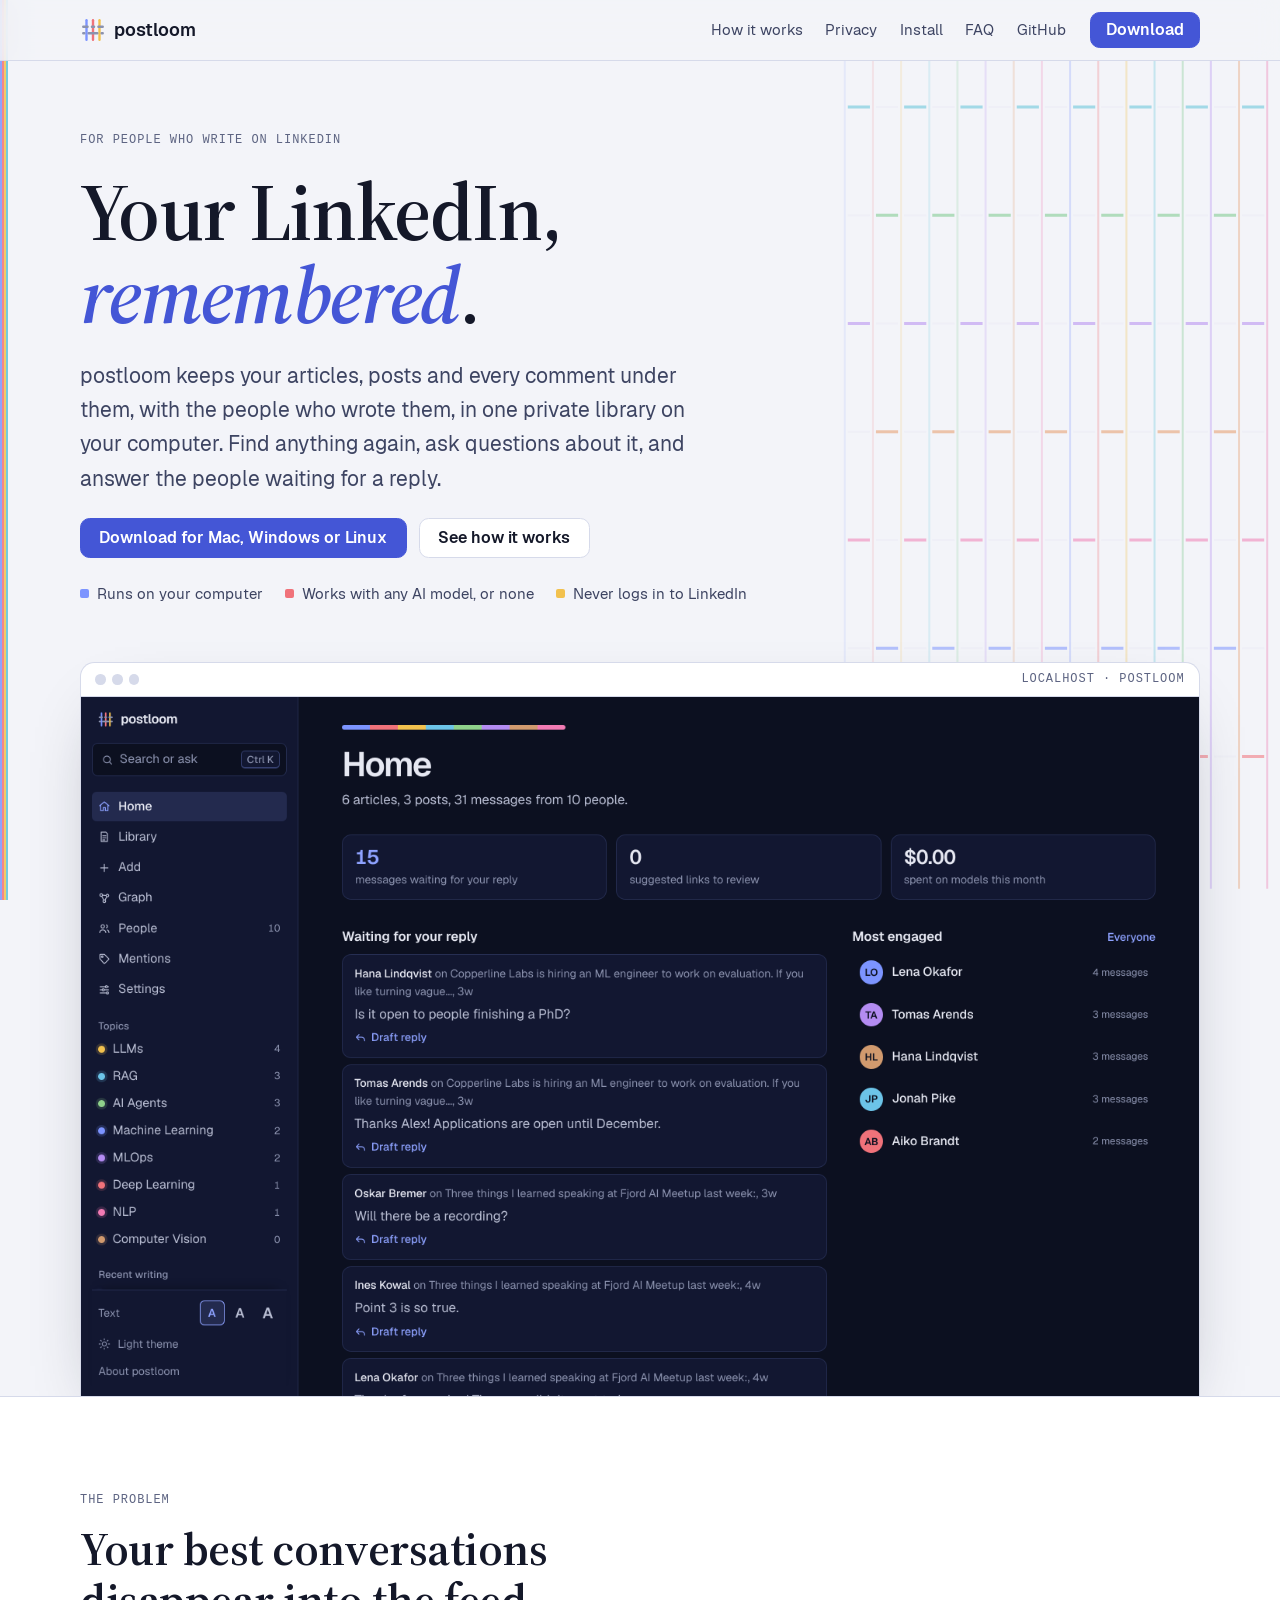
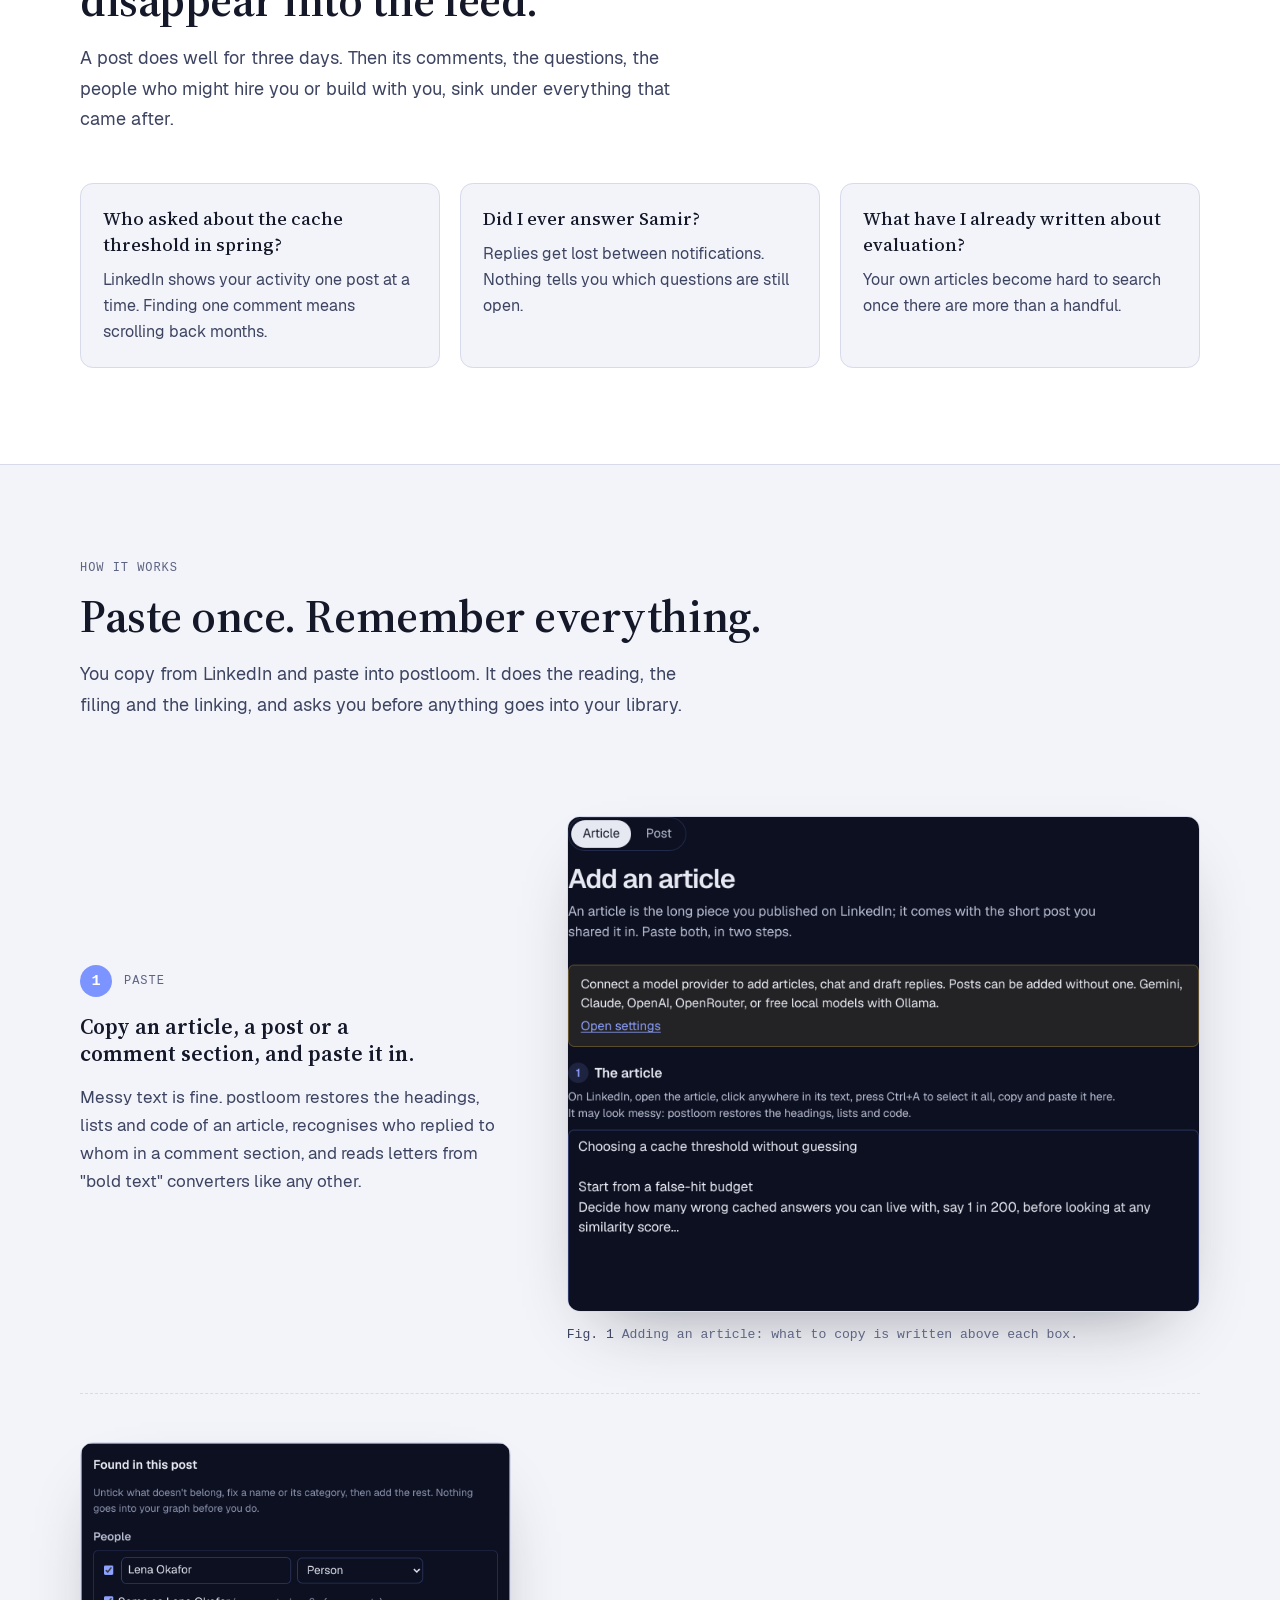
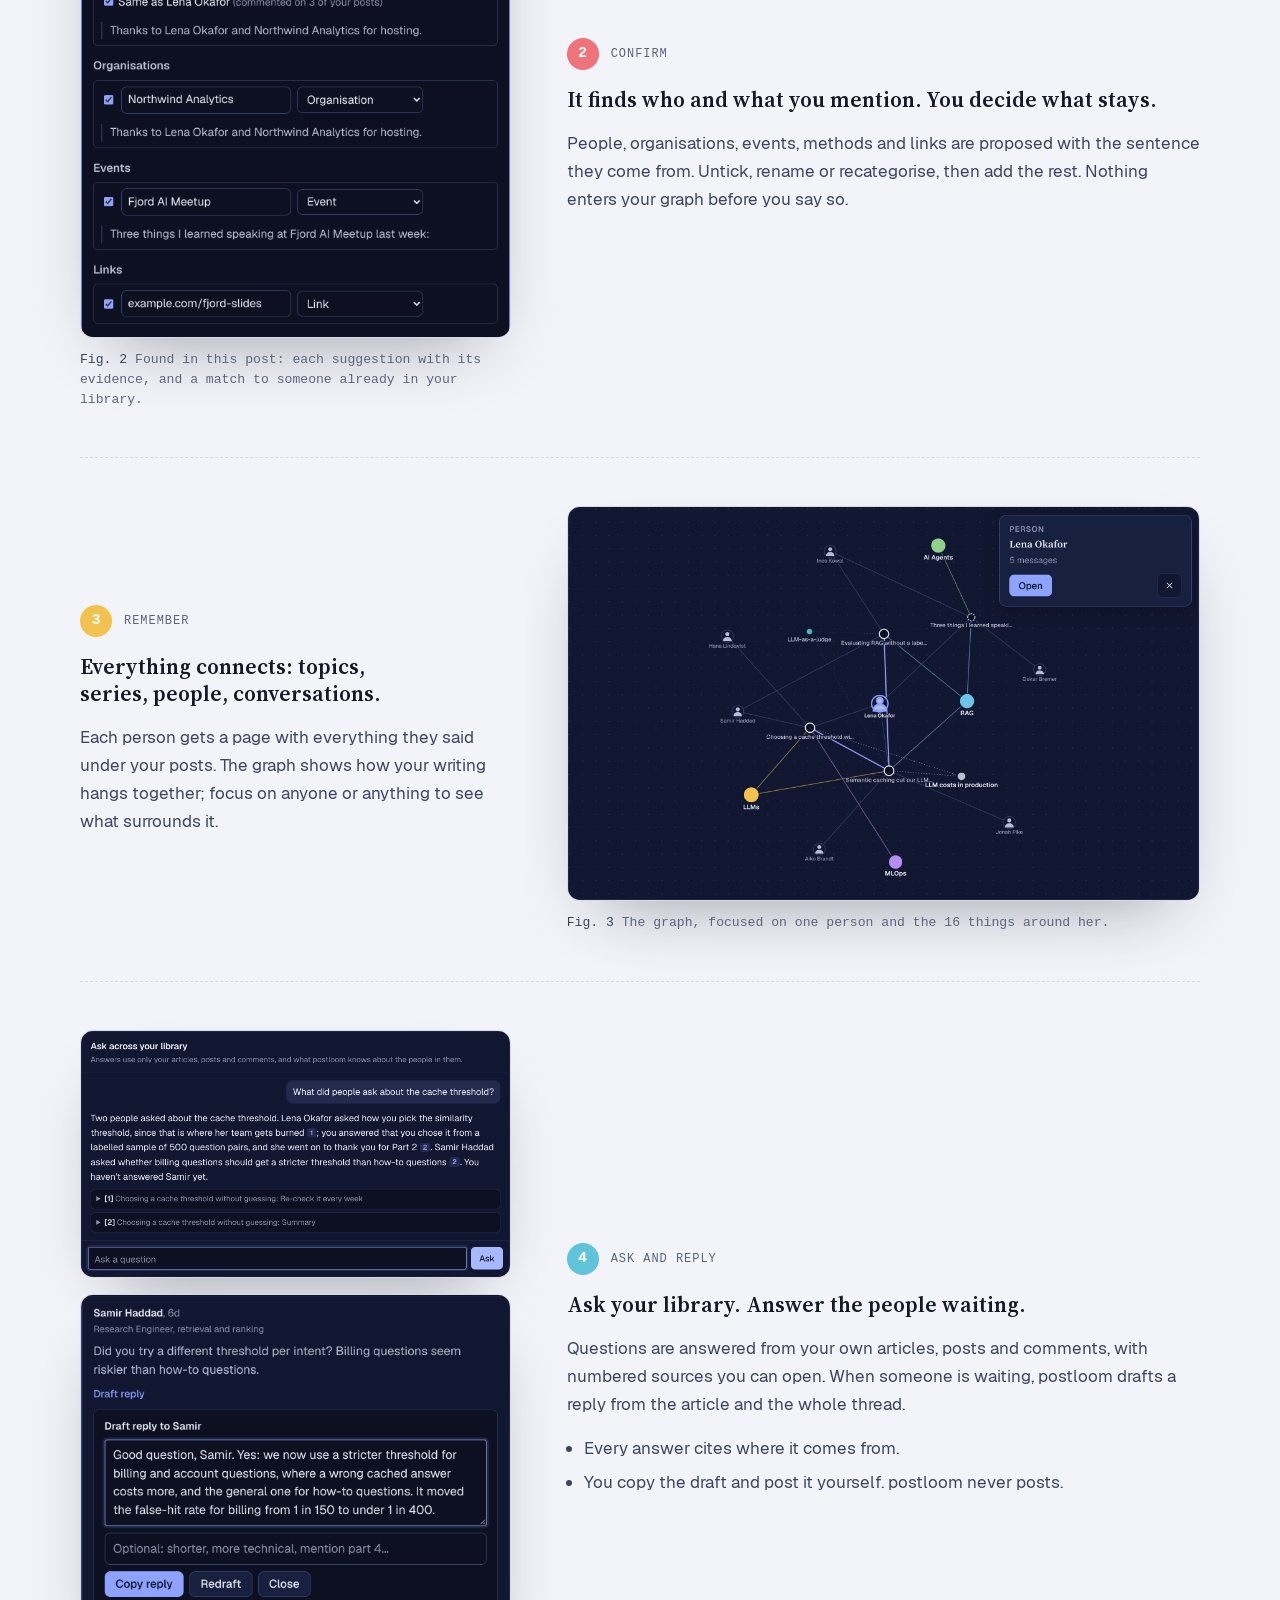
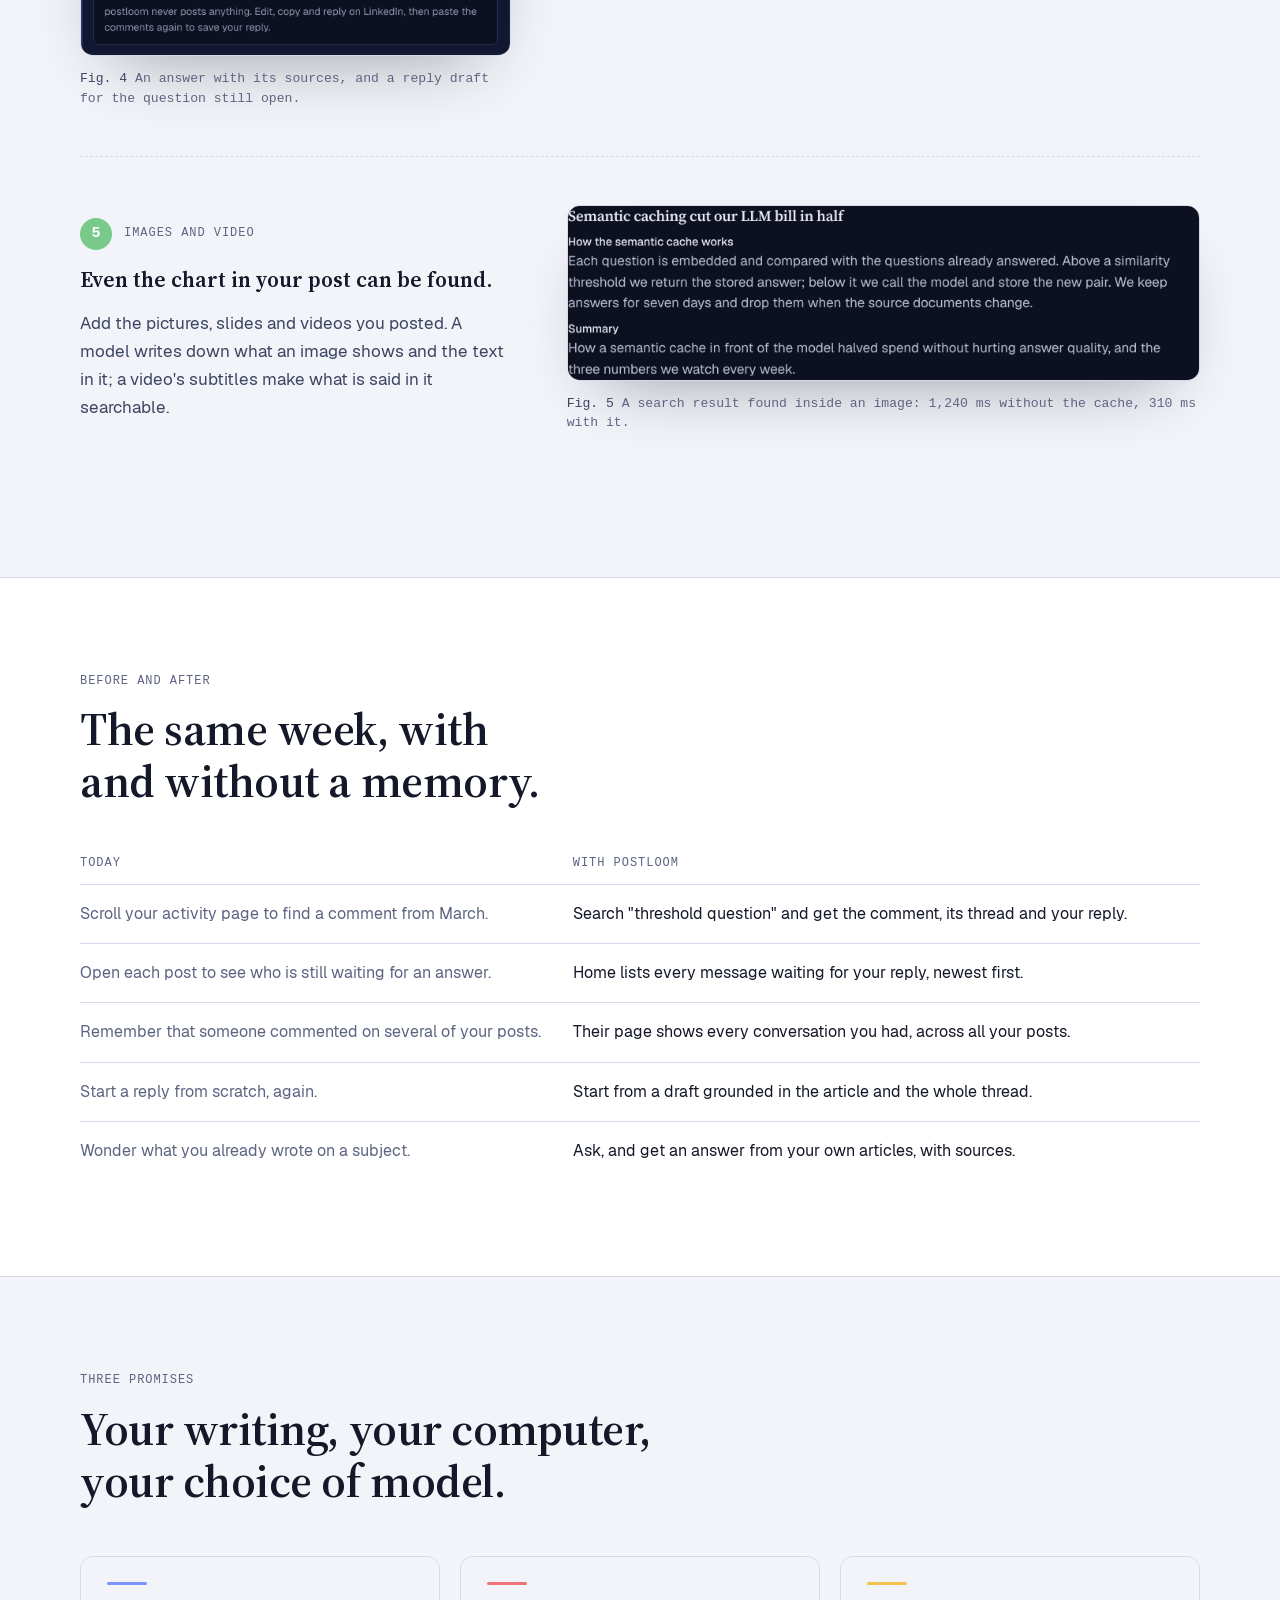
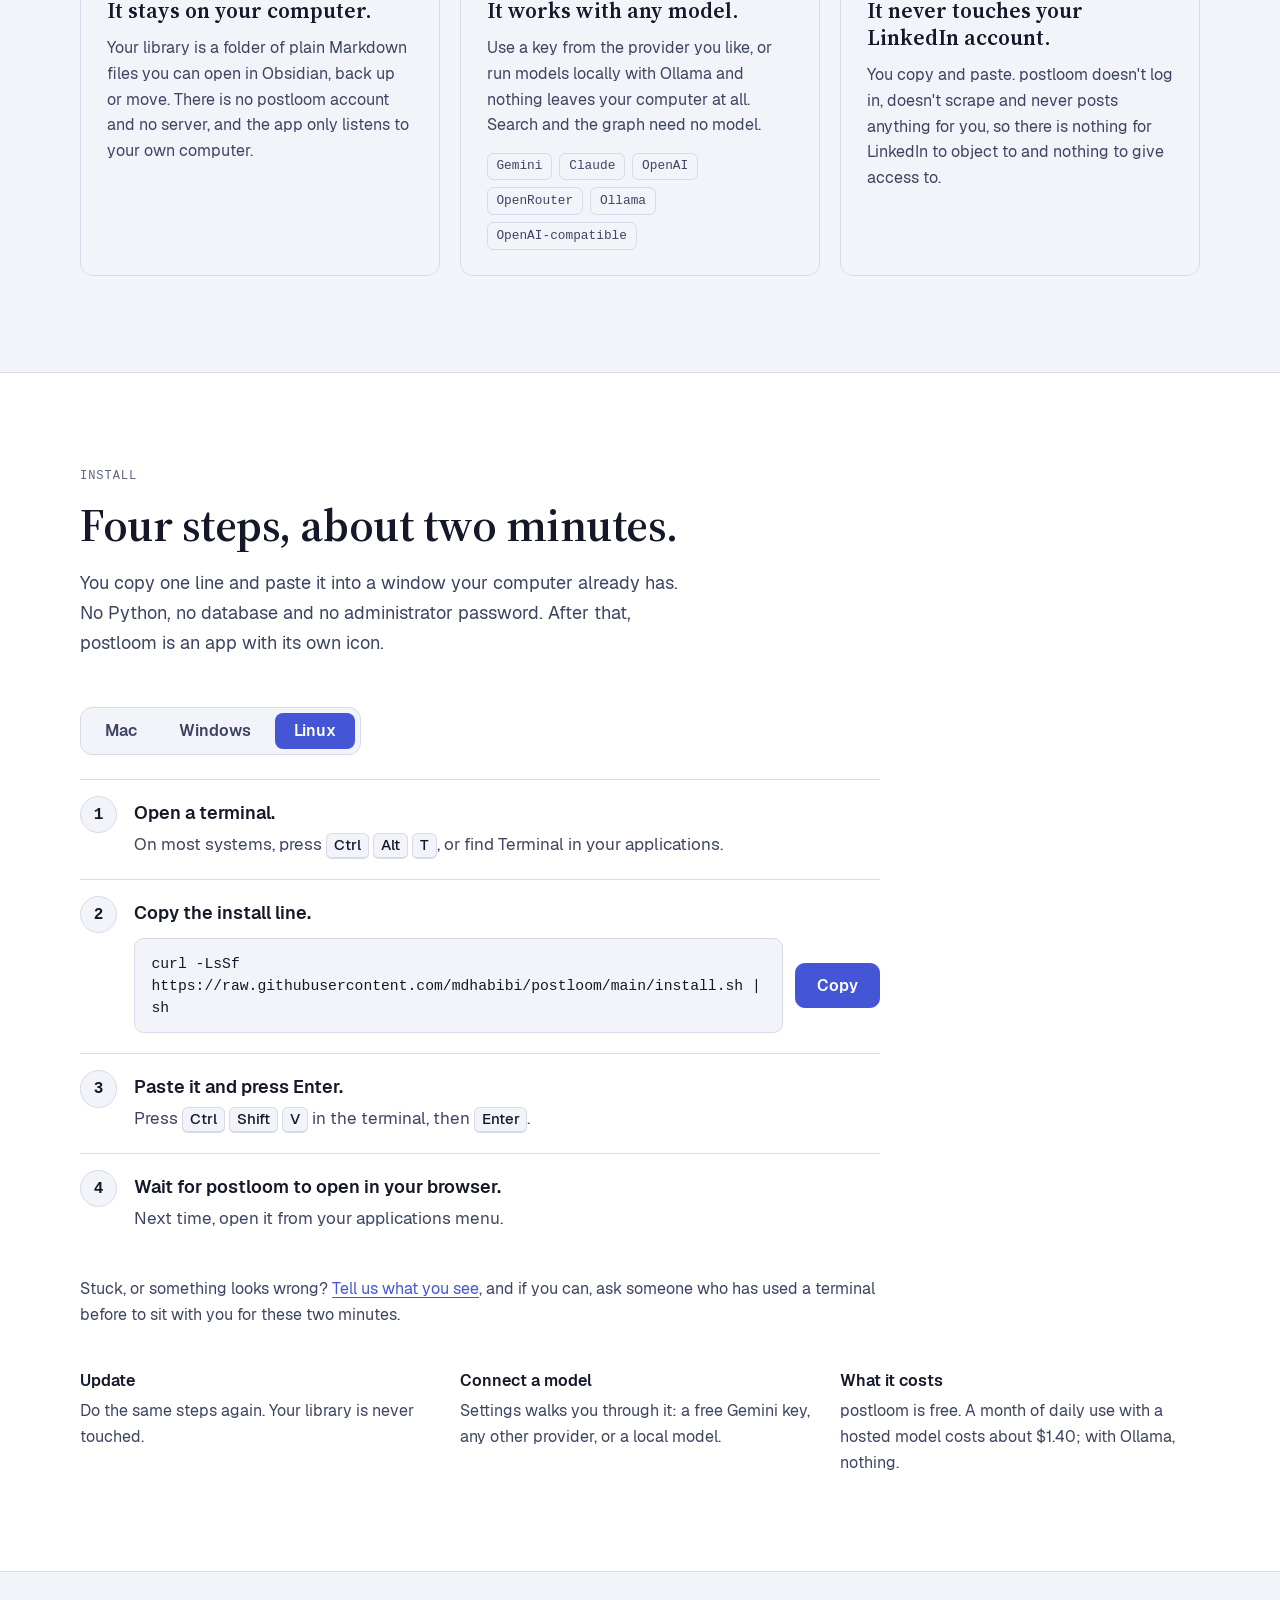
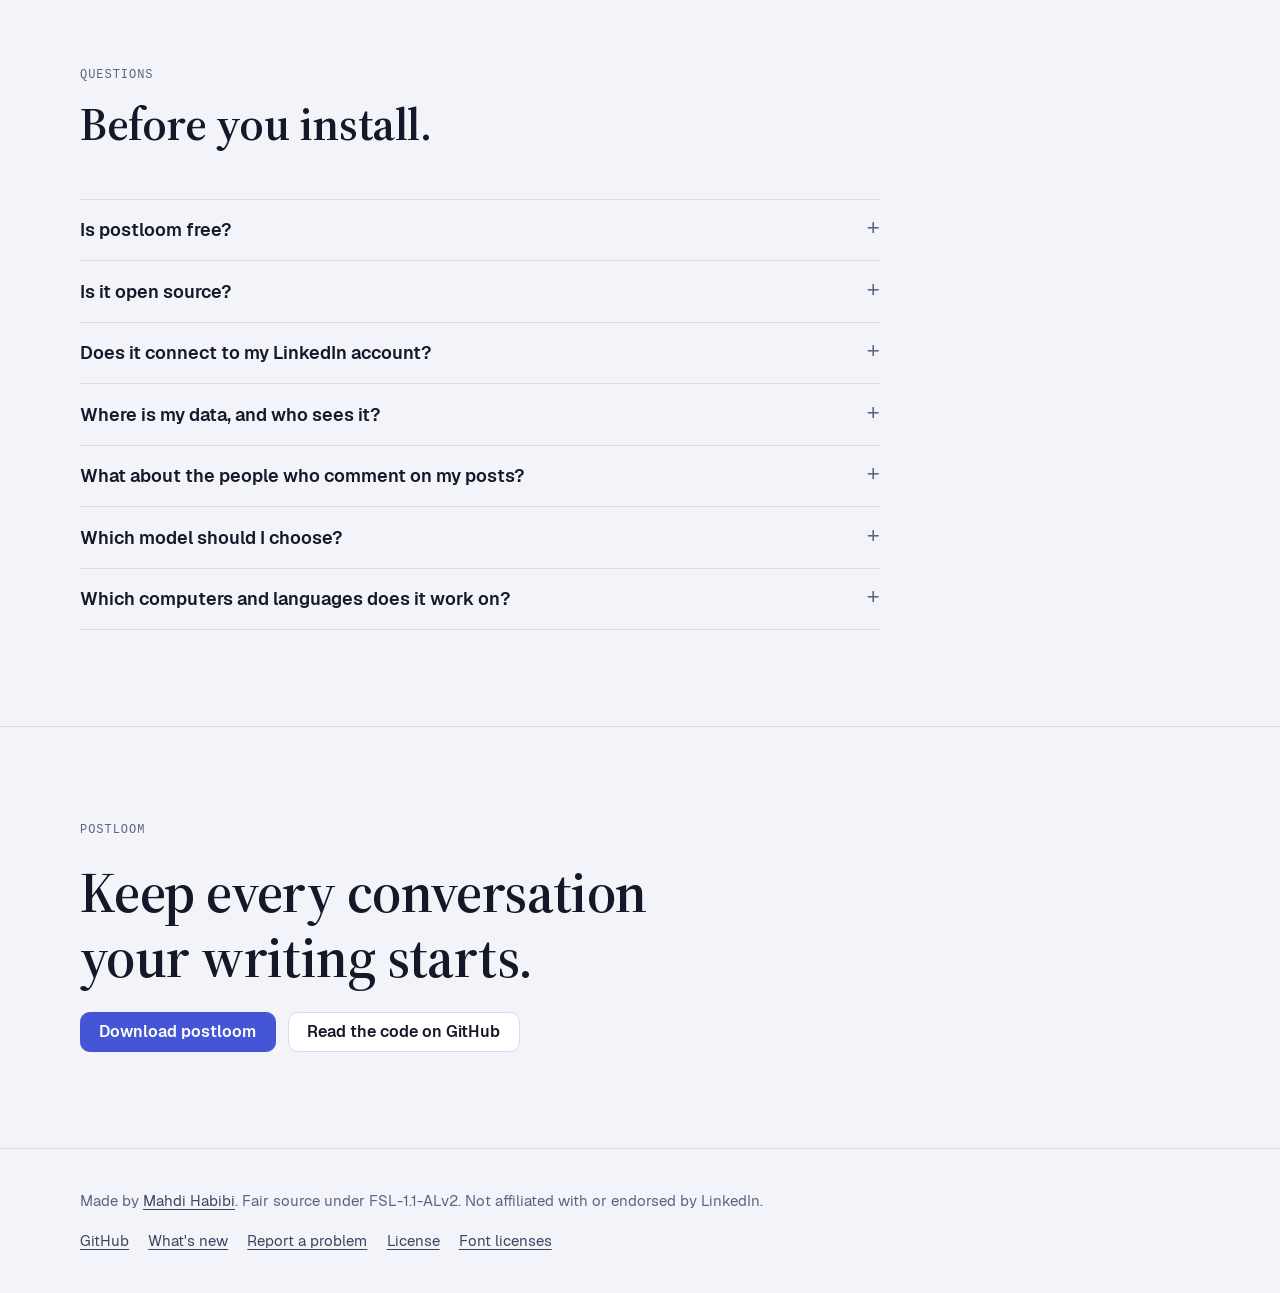
==== site/index.html @ 3e6f6924 "Website: install as four numbered steps for the visitor's computer Non-technical visitors didn't kno" ====
<!doctype html>
<html lang="en">
<head>
<meta charset="utf-8">
<meta name="viewport" content="width=device-width, initial-scale=1, viewport-fit=cover">
<title>postloom: your LinkedIn, remembered</title>
<meta name="description" content="A private memory of your LinkedIn articles, posts, comments and the people in them, on your own computer.">
<link rel="canonical" href="https://mdhabibi.github.io/postloom/">
<link rel="icon" href="img/icon.svg" type="image/svg+xml">
<meta name="theme-color" content="#0b0e1a">
<meta property="og:type" content="website">
<meta property="og:url" content="https://mdhabibi.github.io/postloom/">
<meta property="og:title" content="postloom: your LinkedIn, remembered">
<meta property="og:description" content="A private memory of your LinkedIn articles, posts, comments and the people in them, on your own computer.">
<meta property="og:image" content="https://mdhabibi.github.io/postloom/img/og.png">
<meta property="og:image:width" content="1200">
<meta property="og:image:height" content="630">
<meta property="og:image:alt" content="postloom: your LinkedIn, remembered. A private library of your articles, posts and comments.">
<meta name="twitter:card" content="summary_large_image">
<link rel="preload" href="fonts/SourceSerif4Variable-Roman.ttf.woff2" as="font" type="font/woff2" crossorigin>
<style>
/* Fonts are served from this site, like the app serves its own: no third-party requests. */
@font-face { font-family: "Geist"; src: url("fonts/Geist-Regular.woff2") format("woff2"); font-weight: 400; font-display: swap; }
@font-face { font-family: "Geist"; src: url("fonts/Geist-Medium.woff2") format("woff2"); font-weight: 500; font-display: swap; }
@font-face { font-family: "Geist"; src: url("fonts/Geist-SemiBold.woff2") format("woff2"); font-weight: 600 700; font-display: swap; }
@font-face { font-family: "Source Serif 4"; src: url("fonts/SourceSerif4Variable-Roman.ttf.woff2") format("woff2"); font-weight: 200 900; font-style: normal; font-display: swap; }
@font-face { font-family: "Source Serif 4"; src: url("fonts/SourceSerif4Variable-Italic.ttf.woff2") format("woff2"); font-weight: 200 900; font-style: italic; font-display: swap; }
/* Layout: a loom. Colored warp threads run down the page edge; sections are woven across
   them as figures in a technical paper (Fig. 1-5), screenshots framed like plates. */
:root {
  --ground: #0b0e1a;
  --surface: #121729;
  --raised: #182036;
  --line: #262e4a;
  --ink: #e9ebf5;
  --soft: #b2b8d2;
  --muted: #8189aa;
  --accent: #93a2ff;
  --accent-ink: #0b0e1a;
  --t1: #7c94ff; --t2: #f0727a; --t3: #f2c14e; --t4: #5fc4d9;
  --t5: #78c98a; --t6: #b48cf0; --t7: #e59b6a; --t8: #ee7fb4;
  --display: "Source Serif 4", "Iowan Old Style", Georgia, serif;
  --sans: "Geist", ui-sans-serif, system-ui, -apple-system, "Segoe UI", sans-serif;
  --mono: ui-monospace, "SF Mono", "Cascadia Mono", Menlo, Consolas, monospace;
  --shadow: 0 30px 80px -30px rgb(0 0 0 / 0.7);
  color-scheme: dark;
}
@media (prefers-color-scheme: light) {
  :root:not([data-theme="dark"]) {
    --ground: #f3f4f9; --surface: #ffffff; --raised: #eceef7; --line: #d6daea;
    --ink: #141829; --soft: #3d4462; --muted: #5d6482; --accent: #4456d6; --accent-ink: #ffffff;
    --shadow: 0 30px 70px -35px rgb(20 24 41 / 0.45);
    color-scheme: light;
  }
}
:root[data-theme="light"] {
  --ground: #f3f4f9; --surface: #ffffff; --raised: #eceef7; --line: #d6daea;
  --ink: #141829; --soft: #3d4462; --muted: #5d6482; --accent: #4456d6; --accent-ink: #ffffff;
  --shadow: 0 30px 70px -35px rgb(20 24 41 / 0.45);
  color-scheme: light;
}

* { box-sizing: border-box; }
body { margin: 0; }
[hidden] { display: none !important; }
:root { padding-top: env(safe-area-inset-top, 0px); padding-bottom: env(safe-area-inset-bottom, 0px); }
html { scroll-behavior: smooth; }
@media (prefers-reduced-motion: reduce) { html { scroll-behavior: auto; } }
body {
  background: var(--ground); color: var(--ink);
  font: 400 1.0625rem/1.65 var(--sans);
  -webkit-font-smoothing: antialiased;
}
a { color: var(--accent); text-decoration-thickness: 1px; text-underline-offset: 3px; }
:focus-visible { outline: 2px solid var(--accent); outline-offset: 3px; border-radius: 4px; }
img { display: block; max-width: 100%; height: auto; }
.wrap {
  width: 100%; max-width: 72rem; margin-inline: auto;
  padding-left: max(16px, env(safe-area-inset-left, 0px));
  padding-right: max(16px, env(safe-area-inset-right, 0px));
}
.label {
  font: 500 0.75rem/1.2 var(--mono); letter-spacing: 0.08em; text-transform: uppercase; color: var(--muted);
}
h1, h2, h3 { text-wrap: balance; margin: 0; }
h2 { font: 600 clamp(1.9rem, 1.3rem + 2.2vw, 2.9rem)/1.12 var(--display); letter-spacing: -0.01em; }
h3 { font: 600 1.35rem/1.25 var(--display); }
p { margin: 0; }
.lede { color: var(--soft); font-size: 1.15rem; max-width: 38rem; }

/* -- the warp: threads down the left edge of the page -------------------------------- */
.warp {
  position: fixed; inset: 0 auto 0 0; width: 0.5rem; display: flex; z-index: 0; pointer-events: none;
}
.warp i { flex: 1; opacity: 0.85; }
.warp i:nth-child(1) { background: var(--t1); } .warp i:nth-child(2) { background: var(--t2); }
.warp i:nth-child(3) { background: var(--t3); } .warp i:nth-child(4) { background: var(--t4); }

/* -- header -------------------------------------------------------------------------- */
body::before {
  content: ""; position: fixed; inset: 0 0 auto; height: env(safe-area-inset-top, 0px); z-index: 10;
  background: var(--ground);
}
.top {
  position: sticky; top: env(safe-area-inset-top, 0px); z-index: 5;
  background: color-mix(in srgb, var(--ground) 86%, transparent);
  backdrop-filter: blur(12px); border-bottom: 1px solid var(--line);
}
.top .wrap { display: flex; align-items: center; gap: 1.5rem; height: 3.75rem; }
.brand { display: flex; align-items: center; gap: 0.55rem; color: var(--ink); text-decoration: none; font: 600 1.15rem/1 var(--sans); }
.brand img { width: 1.6rem; height: 1.6rem; }
.top nav { display: flex; gap: 1.4rem; margin-left: auto; }
.top nav a { color: var(--soft); text-decoration: none; font-size: 0.95rem; }
.top nav a:hover { color: var(--ink); }
.button {
  display: inline-flex; align-items: center; gap: 0.5rem; padding: 0.7rem 1.15rem; border-radius: 0.6rem;
  font: 600 0.98rem/1 var(--sans); text-decoration: none; border: 1px solid var(--line); color: var(--ink);
  background: var(--surface); cursor: pointer; white-space: nowrap;
}
.button:hover { border-color: var(--accent); }
.button.primary { background: var(--accent); color: var(--accent-ink); border-color: var(--accent); }
.button.primary:hover { filter: brightness(1.08); }
.top .button { padding: 0.55rem 0.95rem; }
@media (max-width: 760px) { .top nav { display: none; } .top .button { margin-left: auto; } }

/* -- hero ---------------------------------------------------------------------------- */
.hero { position: relative; padding-block: 4.5rem 0; overflow: hidden; }
.hero canvas { position: absolute; inset: 0; width: 100%; height: 100%; z-index: 0; }
@media (max-width: 900px) { .hero canvas { display: none; } }
.hero .wrap { position: relative; z-index: 1; }
.hero-text { display: grid; gap: 1.4rem; max-width: 47rem; }
.hero h1 { font: 600 clamp(2.7rem, 1.6rem + 4.6vw, 5.1rem)/1.02 var(--display); letter-spacing: -0.02em; }
.hero h1 em { font-style: italic; color: var(--accent); }
.hero .lede { font-size: clamp(1.1rem, 1rem + 0.4vw, 1.3rem); }
.actions { display: flex; flex-wrap: wrap; gap: 0.75rem; align-items: center; }
.facts { display: flex; flex-wrap: wrap; gap: 0.4rem 1.4rem; margin: 0; padding: 0; list-style: none; }
.facts li { display: flex; align-items: center; gap: 0.5rem; color: var(--soft); font-size: 0.95rem; }
.facts li::before { content: ""; width: 0.55rem; height: 0.55rem; border-radius: 2px; background: var(--c); }
.plate {
  margin: 3.5rem 0 0; border: 1px solid var(--line); border-radius: 0.9rem 0.9rem 0 0; border-bottom: 0;
  overflow: hidden; box-shadow: var(--shadow); background: var(--surface);
}
.plate-bar { display: flex; align-items: center; gap: 0.4rem; padding: 0.6rem 0.9rem; border-bottom: 1px solid var(--line); }
.plate-bar span { width: 0.65rem; height: 0.65rem; border-radius: 50%; background: var(--line); }
.plate-bar .label { margin-left: auto; }

/* -- sections ------------------------------------------------------------------------ */
section { position: relative; z-index: 1; }
.band { padding-block: 6rem; border-top: 1px solid var(--line); }
.band.tint { background: var(--surface); }
.head { display: grid; gap: 1rem; margin-bottom: 3rem; max-width: 46rem; }

.problem-grid { display: grid; grid-template-columns: repeat(3, minmax(0, 1fr)); gap: 1.25rem; }
.problem-grid article { padding: 1.4rem; border: 1px solid var(--line); border-radius: 0.8rem; background: var(--ground); display: grid; gap: 0.6rem; align-content: start; }
.problem-grid q { font: 500 1.15rem/1.4 var(--display); quotes: none; }
.problem-grid p { color: var(--soft); font-size: 0.98rem; }

/* figures: text beside a framed screenshot */
.fig { display: grid; grid-template-columns: minmax(0, 0.85fr) minmax(0, 1.25fr); gap: 3.5rem; align-items: center; padding-block: 3rem; }
.fig + .fig { border-top: 1px dashed var(--line); }
.fig.flip .fig-text { order: 2; }
.fig-text { display: grid; gap: 1rem; align-content: start; min-width: 0; }
.fig-text p { color: var(--soft); }
.fig-text ul { margin: 0; padding-left: 1.1rem; color: var(--soft); display: grid; gap: 0.35rem; }
.step { display: flex; align-items: center; gap: 0.75rem; }
.step b { display: grid; place-items: center; width: 2rem; height: 2rem; border-radius: 50%; font: 600 0.95rem/1 var(--mono); color: var(--accent-ink); background: var(--c, var(--accent)); }
figure { margin: 0; min-width: 0; }
.frame { border: 1px solid var(--line); border-radius: 0.8rem; overflow: hidden; background: var(--surface); box-shadow: var(--shadow); }
.frame.crop { max-height: 31rem; }
.frame.crop img { width: 100%; object-fit: cover; object-position: top; }
.pair { display: grid; gap: 1rem; }
figcaption { margin-top: 0.8rem; font: 400 0.82rem/1.5 var(--mono); color: var(--muted); }
figcaption b { color: var(--soft); font-weight: 500; }

/* before / after */
.ledger { width: 100%; border-collapse: collapse; font-size: 1rem; }
.ledger th { text-align: left; padding: 0 1rem 0.8rem 0; }
.ledger td { padding: 1rem 1rem 1rem 0; border-top: 1px solid var(--line); vertical-align: top; }
.ledger td:first-child { color: var(--muted); width: 44%; }
.ledger td:last-child { color: var(--ink); }
.table-scroll { overflow-x: auto; }

/* promises */
.promises { display: grid; grid-template-columns: repeat(3, minmax(0, 1fr)); gap: 1.25rem; }
.promises article { display: grid; gap: 0.7rem; padding: 1.6rem; border-radius: 0.8rem; border: 1px solid var(--line); background: var(--ground); align-content: start; }
.promises article::before { content: ""; height: 3px; width: 2.5rem; border-radius: 2px; background: var(--c); }
.promises p { color: var(--soft); font-size: 0.98rem; }
.providers { display: flex; flex-wrap: wrap; gap: 0.45rem; margin: 0.2rem 0 0; padding: 0; list-style: none; }
.providers li { font: 500 0.8rem/1 var(--mono); padding: 0.4rem 0.55rem; border: 1px solid var(--line); border-radius: 0.4rem; color: var(--soft); }

/* install: one computer at a time, as numbered steps */
.systems { display: inline-flex; gap: 0.25rem; padding: 0.3rem; border: 1px solid var(--line); border-radius: 0.75rem; background: var(--ground); margin-bottom: 1.5rem; }
.systems button {
  font: 600 1rem/1 var(--sans); padding: 0.65rem 1.2rem; border: 0; border-radius: 0.5rem;
  background: none; color: var(--soft); cursor: pointer;
}
.systems button[aria-selected="true"] { background: var(--accent); color: var(--accent-ink); }
.steps { list-style: none; counter-reset: step; margin: 0; padding: 0; display: grid; gap: 0; max-width: 50rem; }
.steps li {
  counter-increment: step; position: relative; padding: 1.1rem 0 1.25rem 3.4rem; color: var(--soft);
  border-top: 1px solid var(--line);
}
.steps li::before {
  content: counter(step); position: absolute; left: 0; top: 1rem; width: 2.2rem; height: 2.2rem;
  display: grid; place-items: center; border-radius: 50%; background: var(--ground); border: 1px solid var(--line);
  font: 600 1rem/1 var(--mono); color: var(--ink);
}
.steps li strong { display: block; color: var(--ink); font-size: 1.1rem; margin-bottom: 0.2rem; }
.steps b { color: var(--ink); }
kbd {
  display: inline-block; min-width: 1.6em; padding: 0.05em 0.45em; border: 1px solid var(--line); border-bottom-width: 2px;
  border-radius: 0.35rem; background: var(--ground); color: var(--ink); font: 500 0.9em/1.4 var(--sans); text-align: center;
}
.line { display: flex; flex-wrap: wrap; align-items: center; gap: 0.75rem; margin-top: 0.7rem; }
.line code {
  flex: 1 1 22rem; min-width: 0; padding: 0.85rem 1rem; border: 1px solid var(--line); border-radius: 0.6rem;
  background: var(--ground); color: var(--ink); font: 400 0.92rem/1.5 var(--mono);
  white-space: pre-wrap; overflow-wrap: anywhere; user-select: all;
}
.copy { padding: 0.85rem 1.3rem; }
.stuck { margin-top: 1.5rem; color: var(--soft); font-size: 0.98rem; max-width: 50rem; }
.after { display: grid; grid-template-columns: repeat(3, minmax(0, 1fr)); gap: 1.25rem; margin-top: 2.5rem; color: var(--soft); font-size: 0.98rem; }
.after strong { color: var(--ink); display: block; margin-bottom: 0.25rem; }

/* faq */
.faq { display: grid; gap: 0; max-width: 50rem; }
.faq details { border-top: 1px solid var(--line); }
.faq details:last-child { border-bottom: 1px solid var(--line); }
.faq summary { cursor: pointer; padding: 1.15rem 0; font: 600 1.1rem/1.35 var(--sans); list-style: none; display: flex; justify-content: space-between; gap: 1rem; }
.faq summary::-webkit-details-marker { display: none; }
.faq summary::after { content: "+"; font: 400 1.4rem/1 var(--mono); color: var(--muted); }
.faq details[open] summary::after { content: "\2212"; }
.faq details p { color: var(--soft); padding-bottom: 1.2rem; max-width: 44rem; }

/* closing */
.closing { text-align: left; padding-block: 6rem; border-top: 1px solid var(--line); }
.closing .wrap { display: grid; gap: 1.4rem; }
.closing h2 { font-size: clamp(2.2rem, 1.4rem + 3vw, 3.6rem); max-width: 40rem; }
footer.site { border-top: 1px solid var(--line); padding-block: 2.5rem; color: var(--muted); font-size: 0.92rem; }
footer.site .wrap { display: flex; flex-wrap: wrap; gap: 1rem 2rem; justify-content: space-between; }
footer.site nav { display: flex; flex-wrap: wrap; gap: 1.2rem; }
footer.site a { color: var(--soft); }

@media (max-width: 900px) {
  .fig, .fig.flip { grid-template-columns: minmax(0, 1fr); gap: 1.75rem; }
  .fig.flip .fig-text { order: 0; }
  .problem-grid, .promises, .after { grid-template-columns: minmax(0, 1fr); }
  .band { padding-block: 4.5rem; }
}
</style>
</head>
<body>

<div class="warp" aria-hidden="true"><i></i><i></i><i></i><i></i></div>

<header class="top">
  <div class="wrap">
    <a class="brand" href="#top"><img src="img/icon.svg" alt="">postloom</a>
    <nav aria-label="Sections">
      <a href="#how">How it works</a>
      <a href="#private">Privacy</a>
      <a href="#install">Install</a>
      <a href="#faq">FAQ</a>
      <a href="https://github.com/mdhabibi/postloom">GitHub</a>
    </nav>
    <a class="button primary" href="#install">Download</a>
  </div>
</header>

<main id="top">
  <section class="hero">
    <canvas id="loom" aria-hidden="true"></canvas>
    <div class="wrap">
      <div class="hero-text">
        <p class="label">For people who write on LinkedIn</p>
        <h1>Your LinkedIn, <em>remembered</em>.</h1>
        <p class="lede">postloom keeps your articles, posts and every comment under them, with the people who wrote them, in one private library on your computer. Find anything again, ask questions about it, and answer the people waiting for a reply.</p>
        <div class="actions">
          <a class="button primary" href="#install">Download for Mac, Windows or Linux</a>
          <a class="button" href="#how">See how it works</a>
        </div>
        <ul class="facts">
          <li style="--c: var(--t1)">Runs on your computer</li>
          <li style="--c: var(--t2)">Works with any AI model, or none</li>
          <li style="--c: var(--t3)">Never logs in to LinkedIn</li>
        </ul>
      </div>
      <figure class="plate">
        <div class="plate-bar" aria-hidden="true"><span></span><span></span><span></span><p class="label">localhost · postloom</p></div>
        <img src="img/home.png" width="2880" height="1800" alt="The postloom home screen: 6 articles, 3 posts and 31 messages from 10 people, the comments waiting for a reply, and the most engaged people.">
      </figure>
    </div>
  </section>

  <section class="band tint">
    <div class="wrap">
      <div class="head">
        <p class="label">The problem</p>
        <h2>Your best conversations disappear into the feed.</h2>
        <p class="lede">A post does well for three days. Then its comments, the questions, the people who might hire you or build with you, sink under everything that came after.</p>
      </div>
      <div class="problem-grid">
        <article>
          <q>Who asked about the cache threshold in spring?</q>
          <p>LinkedIn shows your activity one post at a time. Finding one comment means scrolling back months.</p>
        </article>
        <article>
          <q>Did I ever answer Samir?</q>
          <p>Replies get lost between notifications. Nothing tells you which questions are still open.</p>
        </article>
        <article>
          <q>What have I already written about evaluation?</q>
          <p>Your own articles become hard to search once there are more than a handful.</p>
        </article>
      </div>
    </div>
  </section>

  <section class="band" id="how">
    <div class="wrap">
      <div class="head">
        <p class="label">How it works</p>
        <h2>Paste once. Remember everything.</h2>
        <p class="lede">You copy from LinkedIn and paste into postloom. It does the reading, the filing and the linking, and asks you before anything goes into your library.</p>
      </div>

      <div class="fig">
        <div class="fig-text">
          <p class="step" style="--c: var(--t1)"><b>1</b><span class="label">Paste</span></p>
          <h3>Copy an article, a post or a comment section, and paste it in.</h3>
          <p>Messy text is fine. postloom restores the headings, lists and code of an article, recognises who replied to whom in a comment section, and reads letters from "bold text" converters like any other.</p>
        </div>
        <figure>
          <div class="frame crop"><img src="img/add.png" width="1600" height="3078" alt="The Add an article screen, in two numbered steps: the article, then the post that shared it." loading="lazy"></div>
          <figcaption><b>Fig. 1</b> Adding an article: what to copy is written above each box.</figcaption>
        </figure>
      </div>

      <div class="fig flip">
        <div class="fig-text">
          <p class="step" style="--c: var(--t2)"><b>2</b><span class="label">Confirm</span></p>
          <h3>It finds who and what you mention. You decide what stays.</h3>
          <p>People, organisations, events, methods and links are proposed with the sentence they come from. Untick, rename or recategorise, then add the rest. Nothing enters your graph before you say so.</p>
        </div>
        <figure>
          <div class="frame crop"><img src="img/review.png" width="1196" height="1664" alt="Found in this post: Lena Okafor matched to the person who commented on three posts, Northwind Analytics, Fjord AI Meetup, a link and a suggested new topic." loading="lazy"></div>
          <figcaption><b>Fig. 2</b> Found in this post: each suggestion with its evidence, and a match to someone already in your library.</figcaption>
        </figure>
      </div>

      <div class="fig">
        <div class="fig-text">
          <p class="step" style="--c: var(--t3)"><b>3</b><span class="label">Remember</span></p>
          <h3>Everything connects: topics, series, people, conversations.</h3>
          <p>Each person gets a page with everything they said under your posts. The graph shows how your writing hangs together; focus on anyone or anything to see what surrounds it.</p>
        </div>
        <figure>
          <div class="frame"><img src="img/graph.png" width="2096" height="1302" alt="The graph focused on Lena Okafor: the articles she commented on, their topics and the other people in those conversations." loading="lazy"></div>
          <figcaption><b>Fig. 3</b> The graph, focused on one person and the 16 things around her.</figcaption>
        </figure>
      </div>

      <div class="fig flip">
        <div class="fig-text">
          <p class="step" style="--c: var(--t4)"><b>4</b><span class="label">Ask and reply</span></p>
          <h3>Ask your library. Answer the people waiting.</h3>
          <p>Questions are answered from your own articles, posts and comments, with numbered sources you can open. When someone is waiting, postloom drafts a reply from the article and the whole thread.</p>
          <ul>
            <li>Every answer cites where it comes from.</li>
            <li>You copy the draft and post it yourself. postloom never posts.</li>
          </ul>
        </div>
        <figure>
          <div class="pair">
            <div class="frame"><img src="img/chat.png" width="1600" height="916" alt="Asked what people said about the cache threshold, postloom answers with two numbered sources and notes that Samir hasn't had a reply yet." loading="lazy"></div>
            <div class="frame"><img src="img/reply.png" width="1196" height="1006" alt="A draft reply to Samir Haddad's comment, with Copy reply and Redraft buttons." loading="lazy"></div>
          </div>
          <figcaption><b>Fig. 4</b> An answer with its sources, and a reply draft for the question still open.</figcaption>
        </figure>
      </div>

      <div class="fig">
        <div class="fig-text">
          <p class="step" style="--c: var(--t5)"><b>5</b><span class="label">Images and video</span></p>
          <h3>Even the chart in your post can be found.</h3>
          <p>Add the pictures, slides and videos you posted. A model writes down what an image shows and the text in it; a video's subtitles make what is said in it searchable.</p>
        </div>
        <figure>
          <div class="frame"><img src="img/media-search.png" width="1600" height="440" alt="A search for how much faster the cache is finds the latency chart from a post, with its numbers read from the image." loading="lazy"></div>
          <figcaption><b>Fig. 5</b> A search result found inside an image: 1,240 ms without the cache, 310 ms with it.</figcaption>
        </figure>
      </div>
    </div>
  </section>

  <section class="band tint">
    <div class="wrap">
      <div class="head">
        <p class="label">Before and after</p>
        <h2>The same week, with and without a memory.</h2>
      </div>
      <div class="table-scroll">
        <table class="ledger">
          <thead><tr><th class="label">Today</th><th class="label">With postloom</th></tr></thead>
          <tbody>
            <tr><td>Scroll your activity page to find a comment from March.</td><td>Search "threshold question" and get the comment, its thread and your reply.</td></tr>
            <tr><td>Open each post to see who is still waiting for an answer.</td><td>Home lists every message waiting for your reply, newest first.</td></tr>
            <tr><td>Remember that someone commented on several of your posts.</td><td>Their page shows every conversation you had, across all your posts.</td></tr>
            <tr><td>Start a reply from scratch, again.</td><td>Start from a draft grounded in the article and the whole thread.</td></tr>
            <tr><td>Wonder what you already wrote on a subject.</td><td>Ask, and get an answer from your own articles, with sources.</td></tr>
          </tbody>
        </table>
      </div>
    </div>
  </section>

  <section class="band" id="private">
    <div class="wrap">
      <div class="head">
        <p class="label">Three promises</p>
        <h2>Your writing, your computer, your choice of model.</h2>
      </div>
      <div class="promises">
        <article style="--c: var(--t1)">
          <h3>It stays on your computer.</h3>
          <p>Your library is a folder of plain Markdown files you can open in Obsidian, back up or move. There is no postloom account and no server, and the app only listens to your own computer.</p>
        </article>
        <article style="--c: var(--t2)">
          <h3>It works with any model.</h3>
          <p>Use a key from the provider you like, or run models locally with Ollama and nothing leaves your computer at all. Search and the graph need no model.</p>
          <ul class="providers" aria-label="Supported providers">
            <li>Gemini</li><li>Claude</li><li>OpenAI</li><li>OpenRouter</li><li>Ollama</li><li>OpenAI-compatible</li>
          </ul>
        </article>
        <article style="--c: var(--t3)">
          <h3>It never touches your LinkedIn account.</h3>
          <p>You copy and paste. postloom doesn't log in, doesn't scrape and never posts anything for you, so there is nothing for LinkedIn to object to and nothing to give access to.</p>
        </article>
      </div>
    </div>
  </section>

  <section class="band tint" id="install">
    <div class="wrap">
      <div class="head">
        <p class="label">Install</p>
        <h2>Four steps, about two minutes.</h2>
        <p class="lede">You copy one line and paste it into a window your computer already has. No Python, no database and no administrator password. After that, postloom is an app with its own icon.</p>
      </div>
      <div class="systems" role="tablist" aria-label="Your computer">
        <button type="button" role="tab" id="tab-mac" aria-controls="steps-mac" aria-selected="true">Mac</button>
        <button type="button" role="tab" id="tab-windows" aria-controls="steps-windows" aria-selected="false" tabindex="-1">Windows</button>
        <button type="button" role="tab" id="tab-linux" aria-controls="steps-linux" aria-selected="false" tabindex="-1">Linux</button>
      </div>

      <ol class="steps" id="steps-mac" role="tabpanel" aria-labelledby="tab-mac">
        <li><strong>Open Terminal.</strong> Press <kbd>⌘</kbd> and <kbd>Space</kbd> together, type <b>Terminal</b> and press <kbd>Return</kbd>. A window with a line of text appears.</li>
        <li><strong>Copy the install line.</strong>
          <div class="line"><code id="cmd-mac">curl -LsSf https://raw.githubusercontent.com/mdhabibi/postloom/main/install.sh | sh</code>
          <button class="button primary copy" type="button" data-copy="cmd-mac" id="copy-mac">Copy</button></div></li>
        <li><strong>Paste it into Terminal and press Return.</strong> Click in the Terminal window, press <kbd>⌘</kbd> <kbd>V</kbd>, then <kbd>Return</kbd>. Text scrolls by while postloom installs.</li>
        <li><strong>Wait for postloom to open in your browser.</strong> You can close Terminal then. Next time, open postloom from Launchpad or Applications, like any app.</li>
      </ol>

      <ol class="steps" id="steps-windows" role="tabpanel" aria-labelledby="tab-windows" hidden>
        <li><strong>Open PowerShell.</strong> Click Start, type <b>PowerShell</b> and press <kbd>Enter</kbd>. A blue or black window appears.</li>
        <li><strong>Copy the install line.</strong>
          <div class="line"><code id="cmd-windows">irm https://raw.githubusercontent.com/mdhabibi/postloom/main/install.ps1 | iex</code>
          <button class="button primary copy" type="button" data-copy="cmd-windows" id="copy-windows">Copy</button></div></li>
        <li><strong>Paste it into PowerShell and press Enter.</strong> Right-click inside the window (or press <kbd>Ctrl</kbd> <kbd>V</kbd>), then press <kbd>Enter</kbd>. Text scrolls by while postloom installs.</li>
        <li><strong>Wait for postloom to open in your browser.</strong> You can close PowerShell then. Next time, open postloom from the Start menu or the desktop icon.</li>
      </ol>

      <ol class="steps" id="steps-linux" role="tabpanel" aria-labelledby="tab-linux" hidden>
        <li><strong>Open a terminal.</strong> On most systems, press <kbd>Ctrl</kbd> <kbd>Alt</kbd> <kbd>T</kbd>, or find Terminal in your applications.</li>
        <li><strong>Copy the install line.</strong>
          <div class="line"><code id="cmd-linux">curl -LsSf https://raw.githubusercontent.com/mdhabibi/postloom/main/install.sh | sh</code>
          <button class="button primary copy" type="button" data-copy="cmd-linux" id="copy-linux">Copy</button></div></li>
        <li><strong>Paste it and press Enter.</strong> Press <kbd>Ctrl</kbd> <kbd>Shift</kbd> <kbd>V</kbd> in the terminal, then <kbd>Enter</kbd>.</li>
        <li><strong>Wait for postloom to open in your browser.</strong> Next time, open it from your applications menu.</li>
      </ol>

      <p class="stuck">Stuck, or something looks wrong? <a href="https://github.com/mdhabibi/postloom/issues/new/choose">Tell us what you see</a>, and if you can, ask someone who has used a terminal before to sit with you for these two minutes.</p>
      <div class="after">
        <p><strong>Update</strong>Do the same steps again. Your library is never touched.</p>
        <p><strong>Connect a model</strong>Settings walks you through it: a free Gemini key, any other provider, or a local model.</p>
        <p><strong>What it costs</strong>postloom is free. A month of daily use with a hosted model costs about $1.40; with Ollama, nothing.</p>
      </div>
    </div>
  </section>

  <section class="band" id="faq">
    <div class="wrap">
      <div class="head"><p class="label">Questions</p><h2>Before you install.</h2></div>
      <div class="faq">
        <details id="faq-free"><summary>Is postloom free?</summary><p>Yes. If you use a hosted model you pay that provider for what you use, which for most people is a few cents a day or less; the usage page shows the real figure and you can set a monthly budget. With Ollama, models run on your computer for free.</p></details>
        <details id="faq-license"><summary>Is it open source?</summary><p>It is fair source, under the Functional Source License (FSL-1.1-ALv2). You can read, run, change and share the code for anything except offering a competing commercial product. Each release becomes Apache-2.0 two years after it is published.</p></details>
        <details id="faq-linkedin"><summary>Does it connect to my LinkedIn account?</summary><p>No. You copy text from LinkedIn and paste it into postloom. It never logs in, never reads LinkedIn for you and never posts. Replies it drafts are for you to copy and send yourself.</p></details>
        <details id="faq-data"><summary>Where is my data, and who sees it?</summary><p>In a Postloom folder on your computer, as Markdown notes plus a search index that can always be rebuilt from them. When you use a hosted model, only the text a feature needs is sent to that provider, when you click something. With Ollama, nothing leaves your computer.</p></details>
        <details id="faq-people"><summary>What about the people who comment on my posts?</summary><p>postloom keeps their names, headlines and comments locally, for your own use. If someone asks to be removed, one click erases them from the app, its history, the search index and your notes.</p></details>
        <details id="faq-model"><summary>Which model should I choose?</summary><p>Gemini's free tier is the easiest start. Claude writes replies that sound most like you. Ollama keeps everything on your computer if it has enough memory. You can change at any time, and set a different model for each task.</p></details>
        <details id="faq-systems"><summary>Which computers and languages does it work on?</summary><p>Macs (Apple silicon and Intel), Windows and Linux. Search works across many languages, including right-to-left scripts like Persian, Arabic and Hebrew.</p></details>
      </div>
    </div>
  </section>

  <section class="closing">
    <div class="wrap">
      <p class="label">postloom</p>
      <h2>Keep every conversation your writing starts.</h2>
      <div class="actions">
        <a class="button primary" href="#install">Download postloom</a>
        <a class="button" href="https://github.com/mdhabibi/postloom">Read the code on GitHub</a>
      </div>
    </div>
  </section>
</main>

<footer class="site">
  <div class="wrap">
    <p>Made by <a href="https://github.com/mdhabibi">Mahdi Habibi</a>. Fair source under FSL-1.1-ALv2. Not affiliated with or endorsed by LinkedIn.</p>
    <nav aria-label="Links">
      <a href="https://github.com/mdhabibi/postloom">GitHub</a>
      <a href="https://github.com/mdhabibi/postloom/blob/main/CHANGELOG.md">What's new</a>
      <a href="https://github.com/mdhabibi/postloom/issues">Report a problem</a>
      <a href="https://github.com/mdhabibi/postloom/blob/main/LICENSE.md">License</a>
      <a href="fonts/Geist-OFL.txt">Font licenses</a>
    </nav>
  </div>
</footer>

<script>
// Copy buttons for the install lines.
for (const button of document.querySelectorAll("[data-copy]")) {
  button.addEventListener("click", async () => {
    const text = document.getElementById(button.dataset.copy).textContent;
    try {
      await navigator.clipboard.writeText(text);
      button.textContent = "Copied";
    } catch {
      const range = document.createRange();
      range.selectNodeContents(document.getElementById(button.dataset.copy));
      const selection = getSelection();
      selection.removeAllRanges();
      selection.addRange(range);
      button.textContent = "Selected: press Ctrl+C";
    }
    setTimeout(() => { button.textContent = "Copy"; }, 2400);
  });
}

// Install steps for the visitor's computer, with the others a click away.
(function () {
  const tabs = [...document.querySelectorAll(".systems [role=tab]")];
  function show(tab) {
    for (const t of tabs) {
      const on = t === tab;
      t.setAttribute("aria-selected", String(on));
      t.tabIndex = on ? 0 : -1;
      document.getElementById(t.getAttribute("aria-controls")).hidden = !on;
    }
  }
  for (const tab of tabs) {
    tab.addEventListener("click", () => show(tab));
    tab.addEventListener("keydown", (e) => {
      const step = { ArrowRight: 1, ArrowLeft: -1 }[e.key];
      if (!step) return;
      const next = tabs[(tabs.indexOf(tab) + step + tabs.length) % tabs.length];
      show(next);
      next.focus();
    });
  }
  const agent = navigator.userAgent;
  const mine = /Windows/.test(agent) ? "tab-windows" : /Linux|X11/.test(agent) && !/Android/.test(agent) ? "tab-linux" : "tab-mac";
  show(document.getElementById(mine));
})();

// The hero's loom: colored warp threads, with a weft woven across them once on load.
(function () {
  const canvas = document.getElementById("loom");
  const context = canvas.getContext("2d");
  const style = getComputedStyle(document.documentElement);
  const threads = ["--t1", "--t2", "--t3", "--t4", "--t5", "--t6", "--t7", "--t8"];
  const still = matchMedia("(prefers-reduced-motion: reduce)").matches;
  let width = 0, height = 0, start = 0;

  function size() {
    const box = canvas.getBoundingClientRect();
    const ratio = Math.min(devicePixelRatio || 1, 2);
    width = box.width; height = box.height;
    canvas.width = width * ratio; canvas.height = height * ratio;
    context.setTransform(ratio, 0, 0, ratio, 0, 0);
  }

  function draw(progress) {
    context.clearRect(0, 0, width, height);
    const colors = threads.map((t) => style.getPropertyValue(t).trim());
    const line = style.getPropertyValue("--line").trim();
    const left = width * 0.66, gap = Math.max(22, width * 0.022);
    const count = Math.ceil((width - left) / gap);
    // Warp: vertical threads on the right, fading in toward the edge.
    for (let i = 0; i < count; i++) {
      const x = left + i * gap;
      context.globalAlpha = 0.12 + 0.28 * (i / count);
      context.strokeStyle = colors[i % colors.length];
      context.lineWidth = 2;
      context.beginPath(); context.moveTo(x, 0); context.lineTo(x, height * 0.62); context.stroke();
    }
    // Weft: rows woven over and under, drawn left to right as the page opens.
    const rows = 7;
    for (let r = 0; r < rows; r++) {
      const y = 46 + r * ((height * 0.62 - 70) / rows);
      const reach = left + (width - left) * Math.min(1, Math.max(0, progress * 1.6 - r * 0.09));
      for (let i = 0; i < count - 1; i++) {
        const x = left + i * gap;
        if (x > reach) break;
        const over = (i + r) % 2 === 0;
        context.globalAlpha = over ? 0.55 : 0.16;
        context.strokeStyle = over ? colors[(r + 3) % colors.length] : line;
        context.lineWidth = over ? 3 : 2;
        context.beginPath(); context.moveTo(x + 3, y); context.lineTo(Math.min(x + gap - 3, reach), y); context.stroke();
      }
    }
    context.globalAlpha = 1;
  }

  function frame(time) {
    if (!start) start = time;
    const progress = Math.min(1, (time - start) / 2200);
    draw(1 - Math.pow(1 - progress, 3));
    if (progress < 1) requestAnimationFrame(frame);
  }

  size();
  if (still) draw(1); else requestAnimationFrame(frame);
  addEventListener("resize", () => { size(); draw(1); });
  matchMedia("(prefers-color-scheme: dark)").addEventListener("change", () => draw(1));
})();
</script>
</body>
</html>
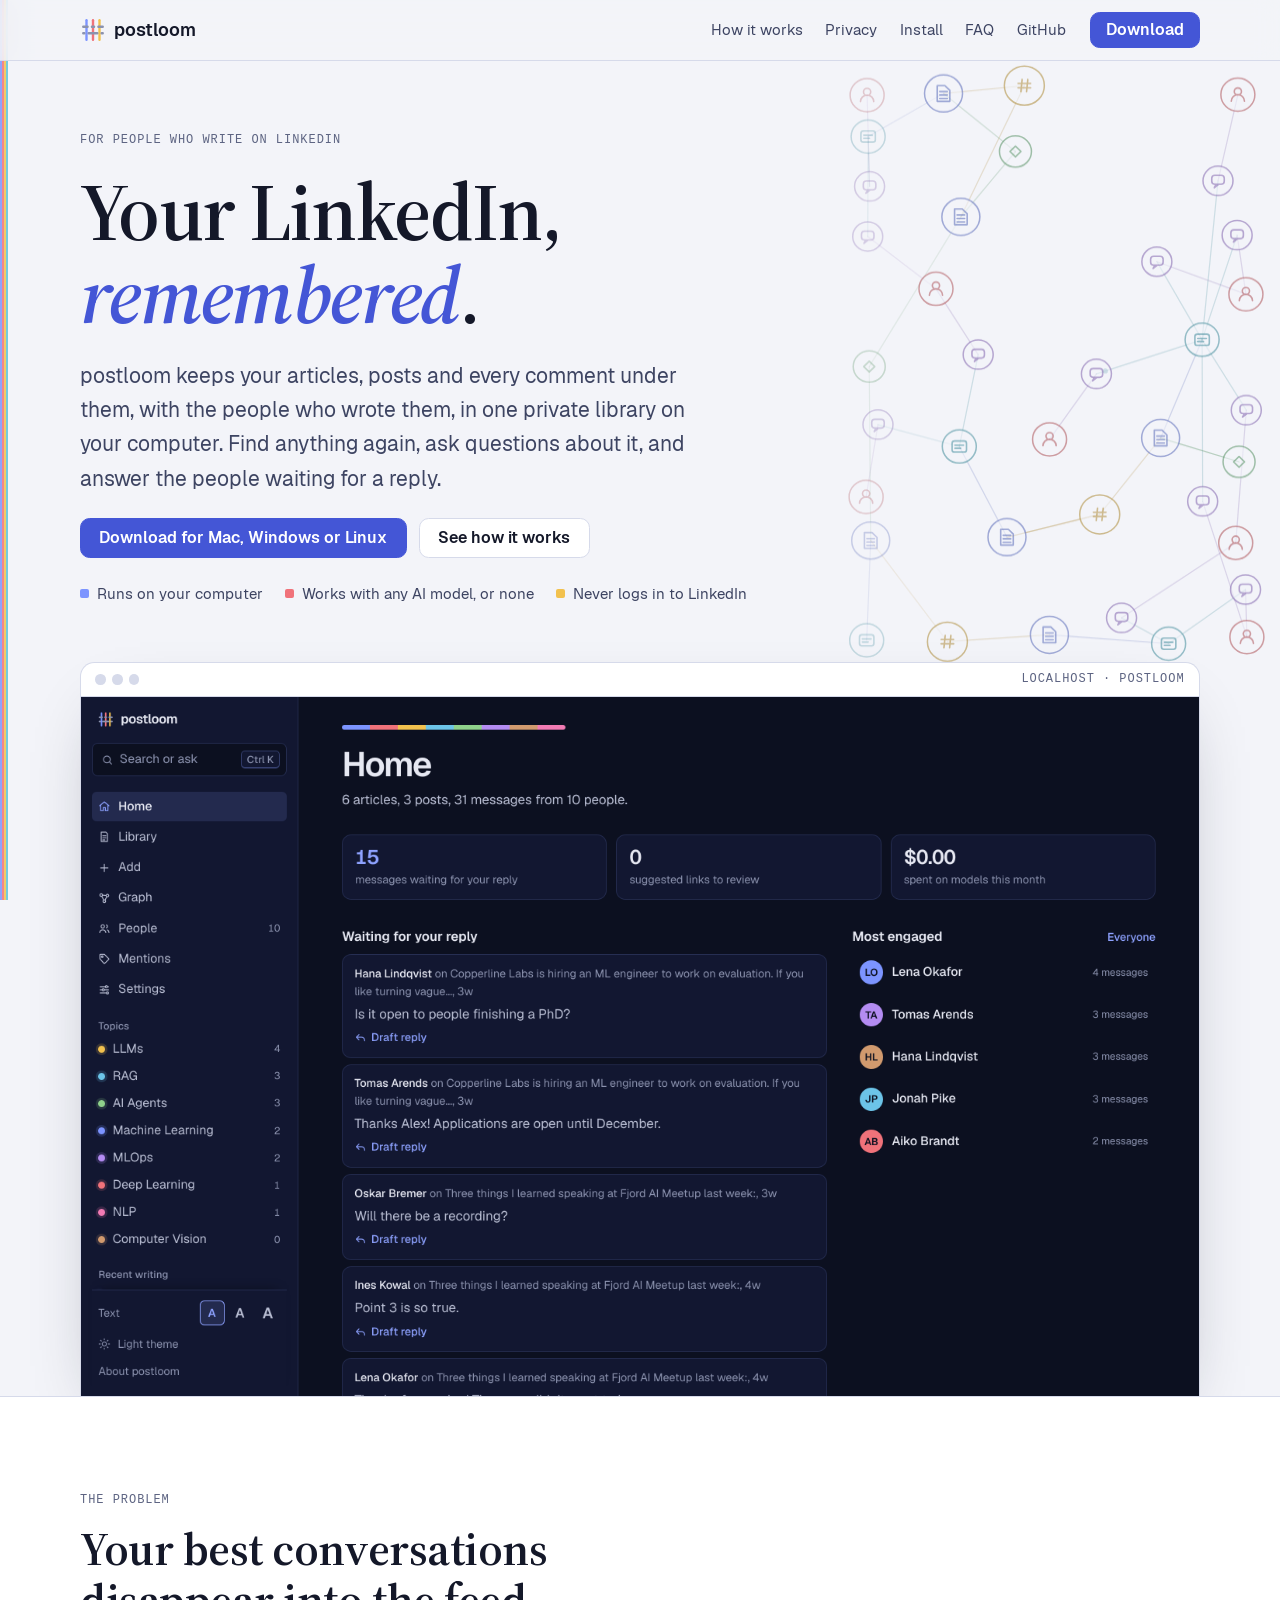
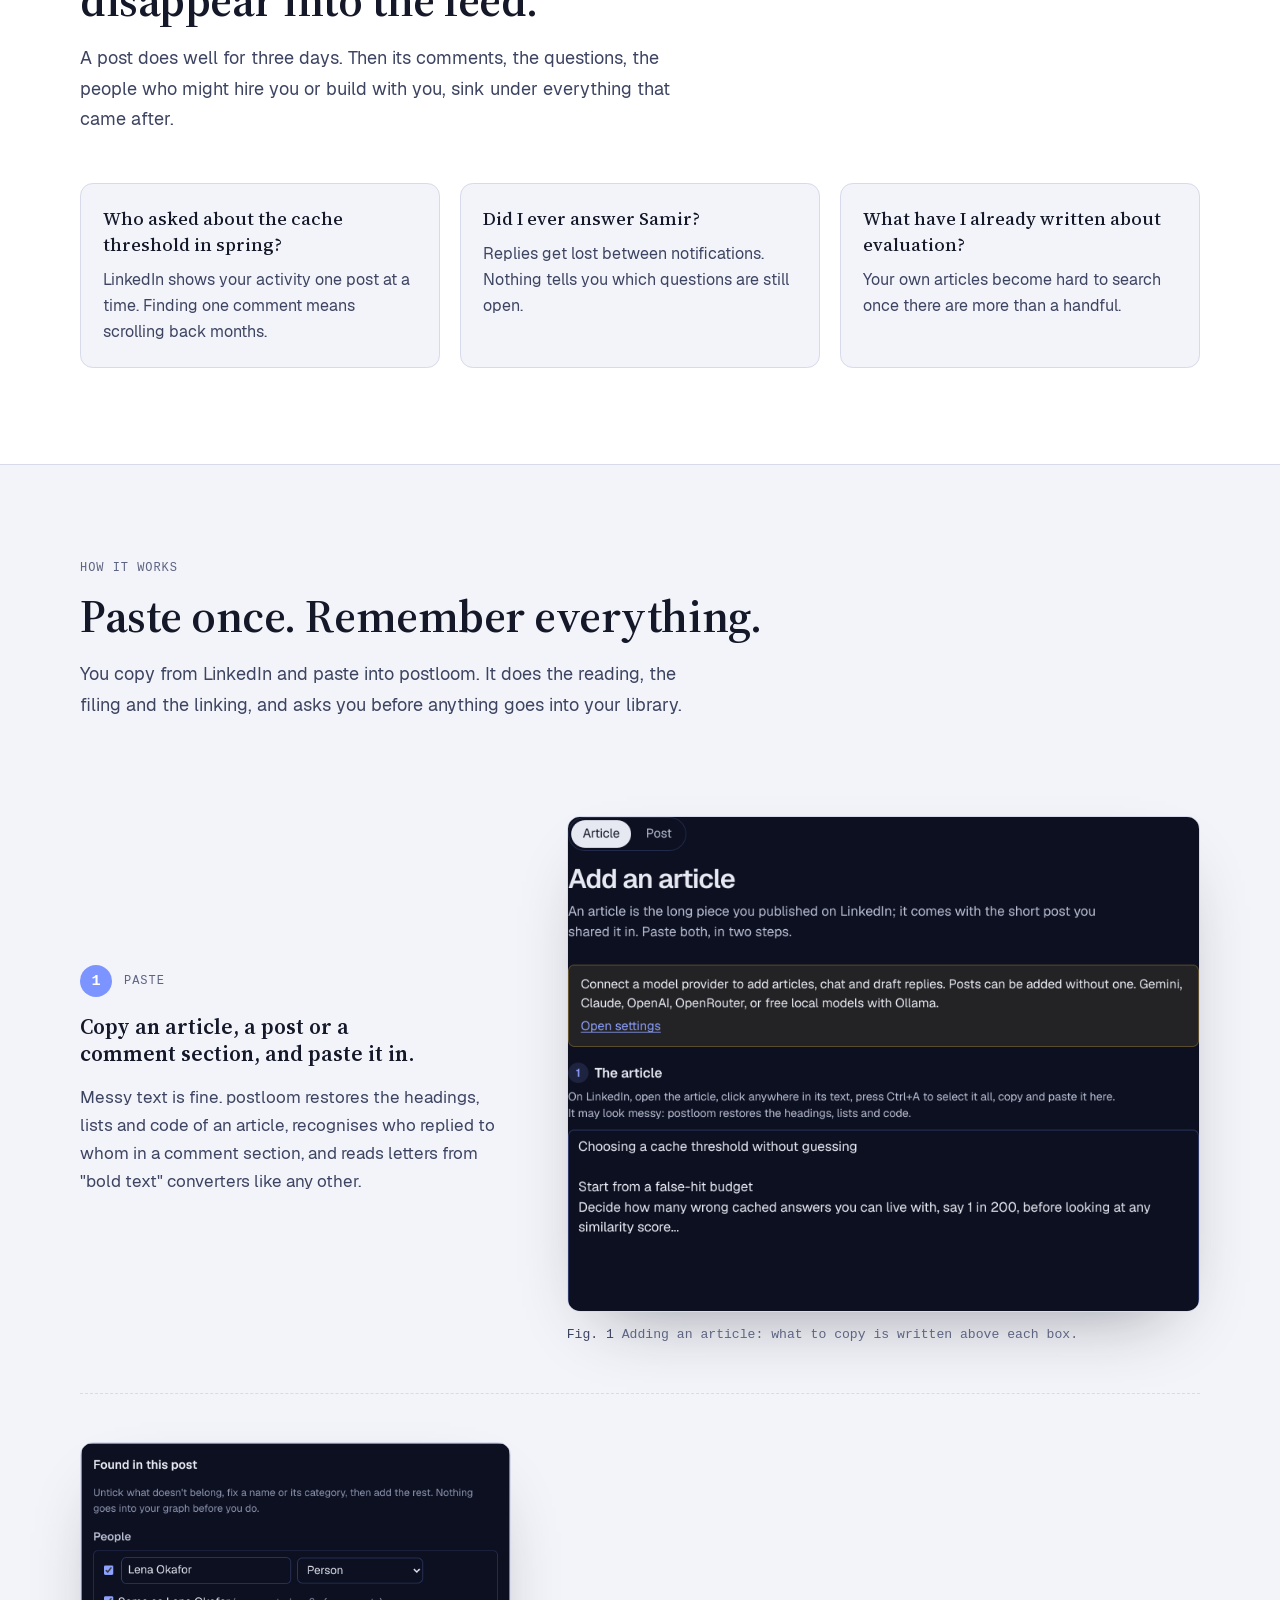
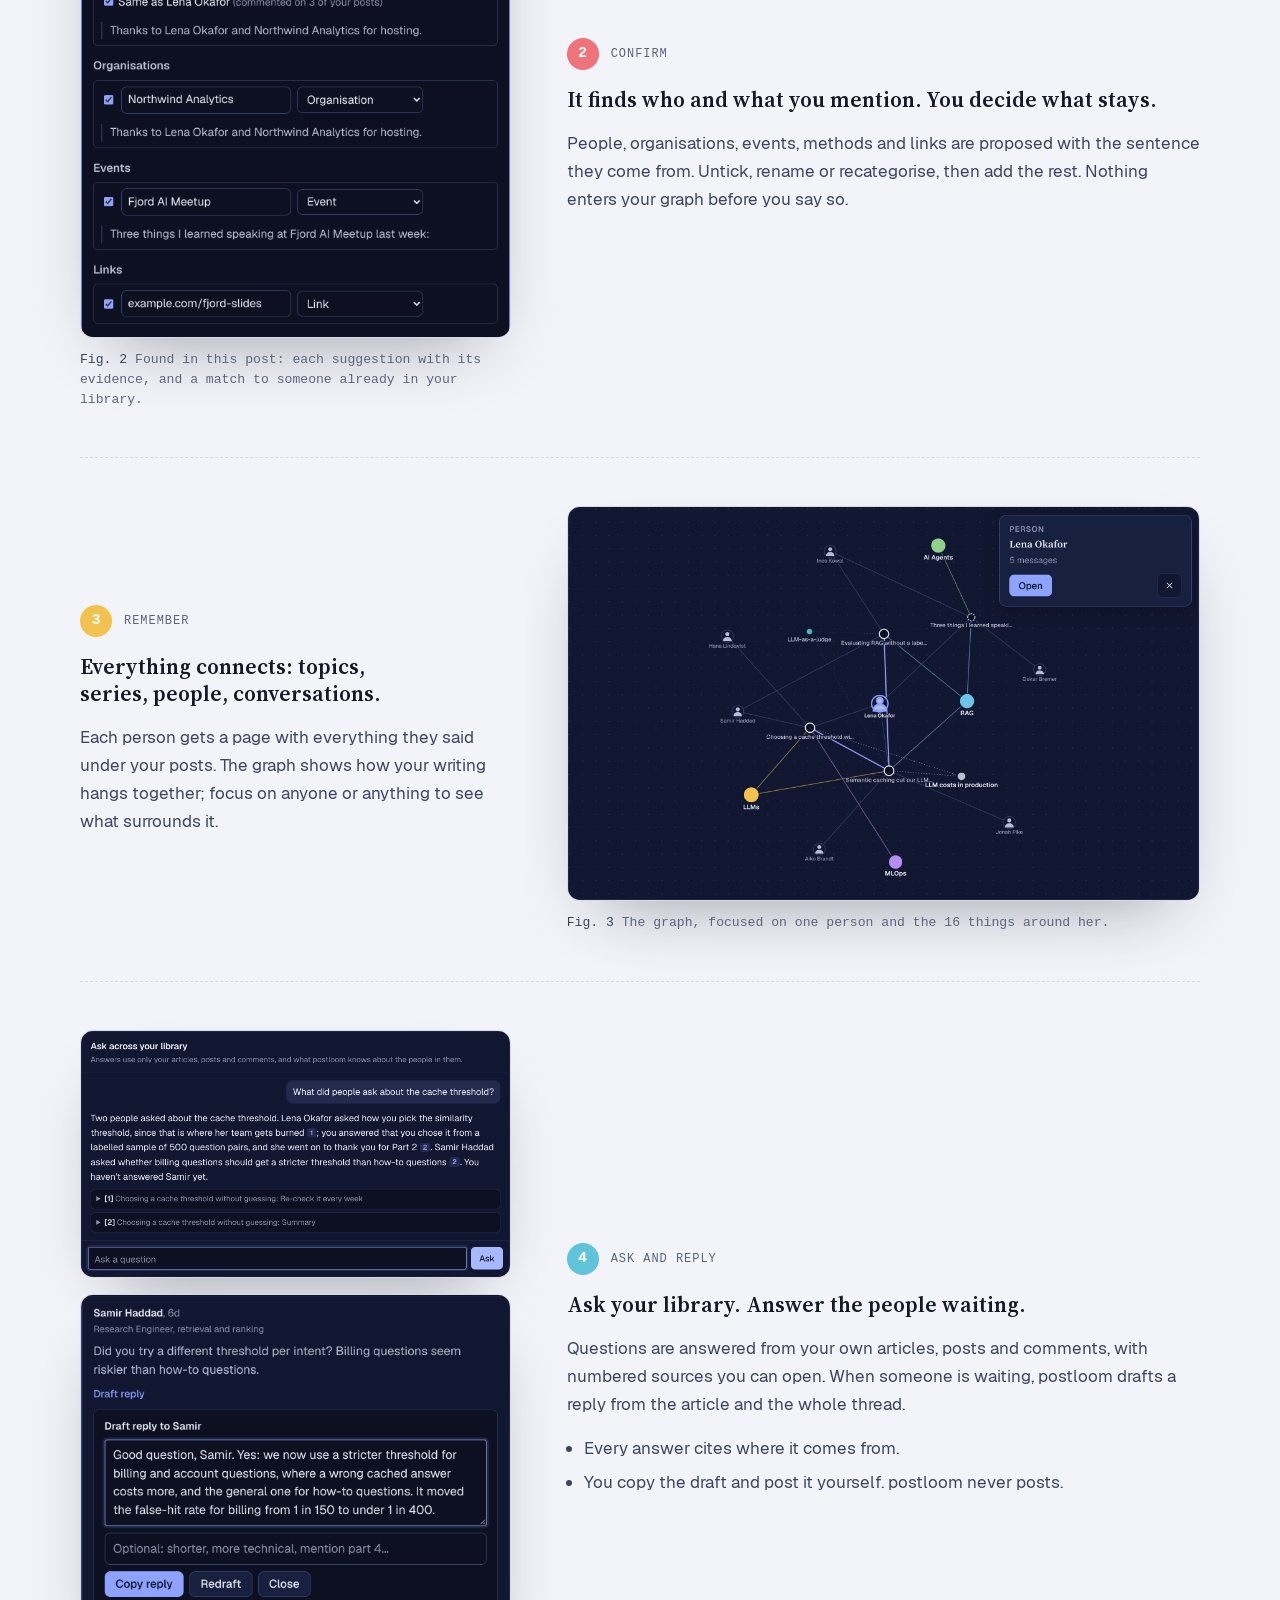
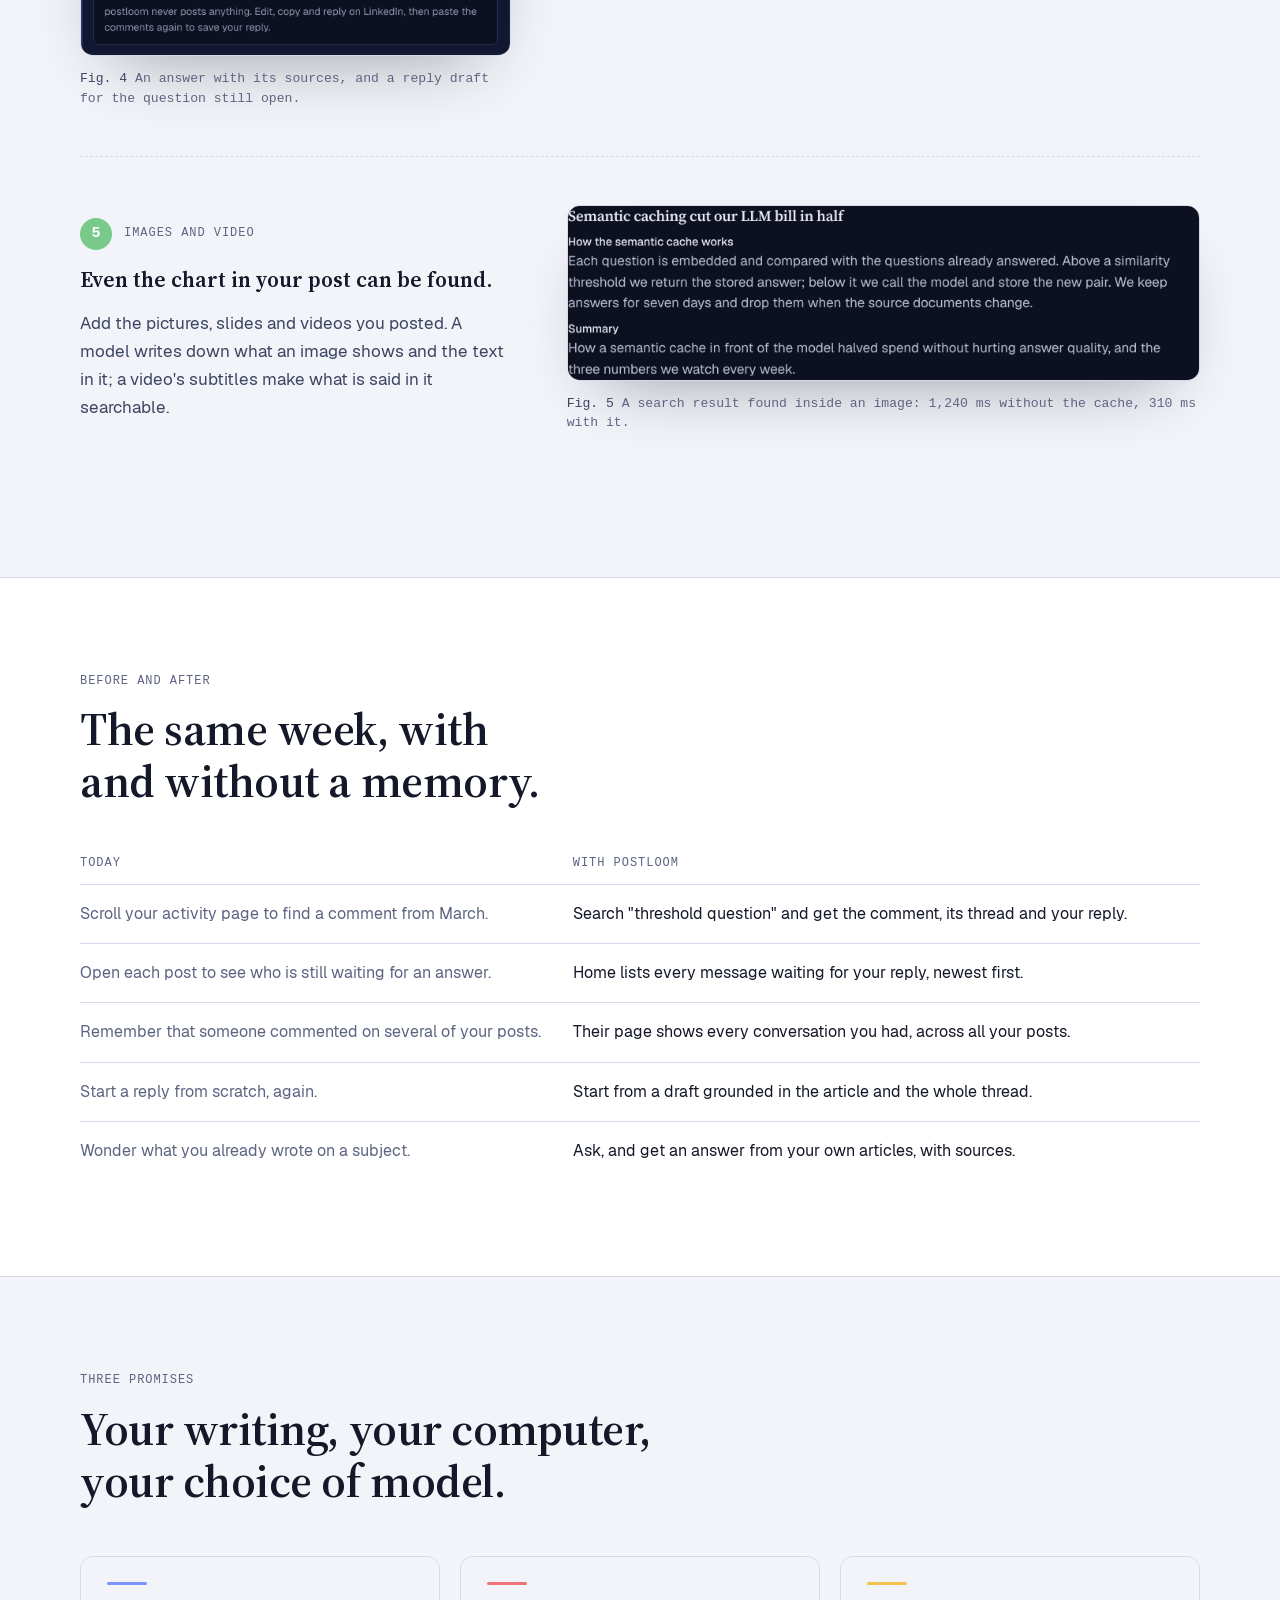
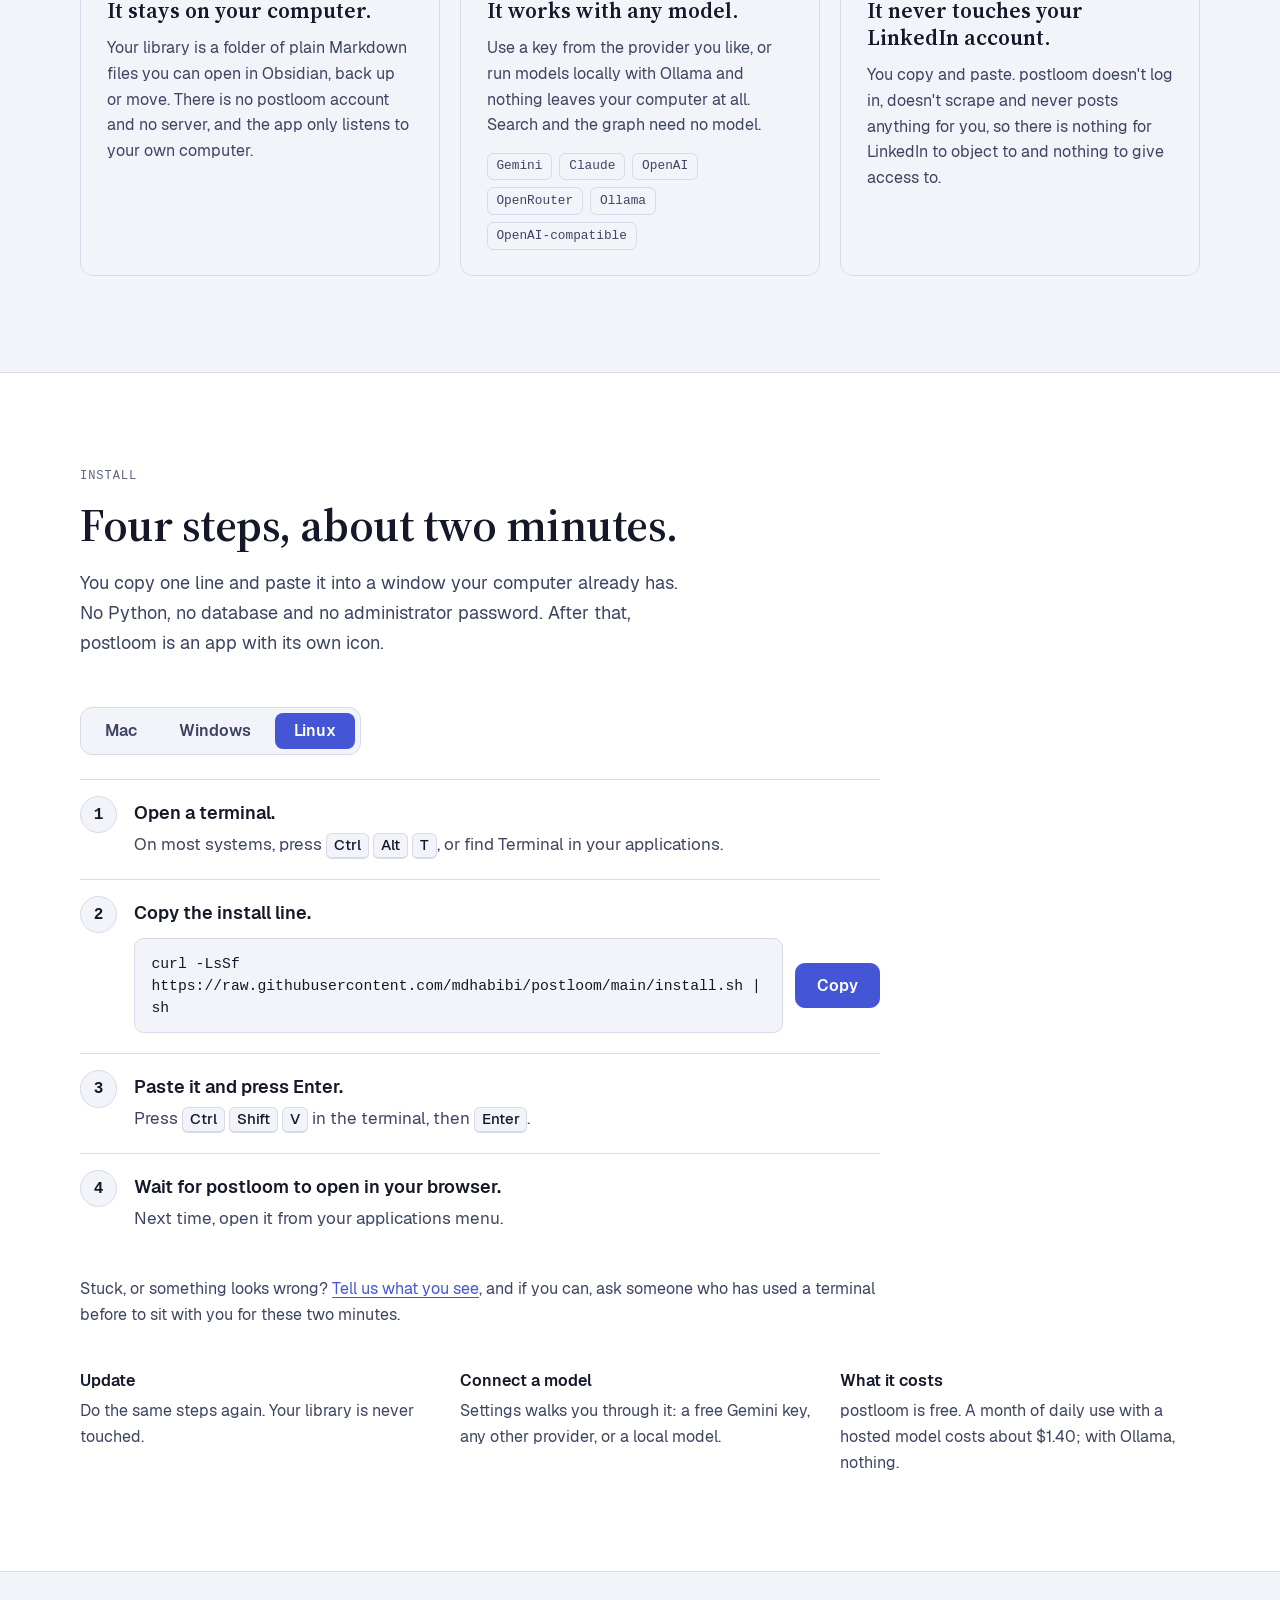
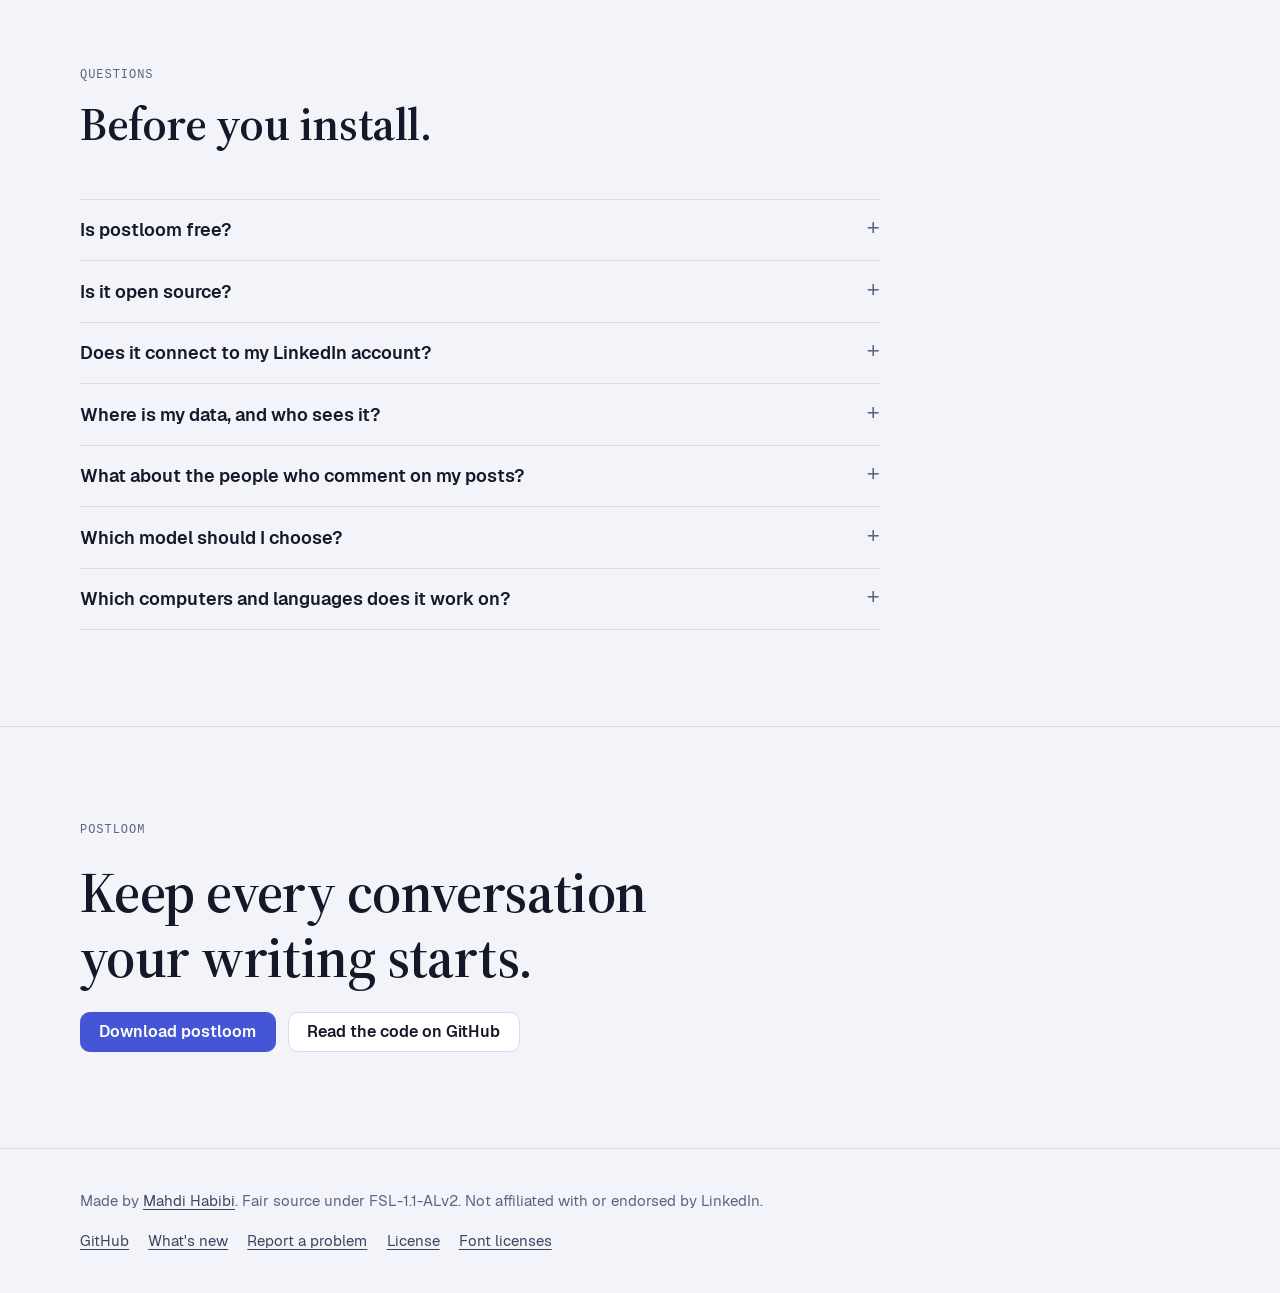
==== commit c6243589: "Website: a living knowledge graph behind the hero Topics, articles, posts, comments, people and ment" ====
--- a/site/index.html
+++ b/site/index.html
@@ -5,14 +5,14 @@
 <meta name="viewport" content="width=device-width, initial-scale=1, viewport-fit=cover">
 <title>postloom: your LinkedIn, remembered</title>
 <meta name="description" content="A private memory of your LinkedIn articles, posts, comments and the people in them, on your own computer.">
-<link rel="canonical" href="https://mdhabibi.github.io/postloom/">
+<link rel="canonical" href="https://postloom-app.vercel.app/">
 <link rel="icon" href="img/icon.svg" type="image/svg+xml">
 <meta name="theme-color" content="#0b0e1a">
 <meta property="og:type" content="website">
-<meta property="og:url" content="https://mdhabibi.github.io/postloom/">
+<meta property="og:url" content="https://postloom-app.vercel.app/">
 <meta property="og:title" content="postloom: your LinkedIn, remembered">
 <meta property="og:description" content="A private memory of your LinkedIn articles, posts, comments and the people in them, on your own computer.">
-<meta property="og:image" content="https://mdhabibi.github.io/postloom/img/og.png">
+<meta property="og:image" content="https://postloom-app.vercel.app/img/og.png">
 <meta property="og:image:width" content="1200">
 <meta property="og:image:height" content="630">
 <meta property="og:image:alt" content="postloom: your LinkedIn, remembered. A private library of your articles, posts and comments.">
@@ -126,7 +126,6 @@
 /* -- hero ---------------------------------------------------------------------------- */
 .hero { position: relative; padding-block: 4.5rem 0; overflow: hidden; }
 .hero canvas { position: absolute; inset: 0; width: 100%; height: 100%; z-index: 0; }
-@media (max-width: 900px) { .hero canvas { display: none; } }
 .hero .wrap { position: relative; z-index: 1; }
 .hero-text { display: grid; gap: 1.4rem; max-width: 47rem; }
 .hero h1 { font: 600 clamp(2.7rem, 1.6rem + 4.6vw, 5.1rem)/1.02 var(--display); letter-spacing: -0.02em; }
@@ -575,66 +574,292 @@
   show(document.getElementById(mine));
 })();
 
-// The hero's loom: colored warp threads, with a weft woven across them once on load.
+// The hero's graph: what postloom builds from your writing, alive in the background.
+// Topics, articles, posts, comments, the people who wrote them and what you mention,
+// linked as they are in the app. Signals run along the links; pointing at a node shows
+// what it is. Still for people who prefer less motion, paused when out of sight.
 (function () {
   const canvas = document.getElementById("loom");
+  const hero = canvas.parentElement;
+  const plate = hero.querySelector(".plate");
   const context = canvas.getContext("2d");
-  const style = getComputedStyle(document.documentElement);
-  const threads = ["--t1", "--t2", "--t3", "--t4", "--t5", "--t6", "--t7", "--t8"];
   const still = matchMedia("(prefers-reduced-motion: reduce)").matches;
-  let width = 0, height = 0, start = 0;
+  const KINDS = {
+    topic: { color: "--t3", label: "Topic", r: 15 },
+    article: { color: "--t1", label: "Article", r: 14 },
+    post: { color: "--t4", label: "Post", r: 12 },
+    comment: { color: "--t6", label: "Comment", r: 10 },
+    person: { color: "--t2", label: "Person", r: 12 },
+    mention: { color: "--t5", label: "Mention", r: 11 },
+  };
+  let width = 0, height = 0, area = 0, narrow = false, textRight = 0, light = false;
+  let nodes = [], links = [], pulses = [], colors = {}, ink = "", ground = "";
+  let pointer = null, born = 0, visible = true, running = false, nextPulse = 0;
+
+  // A fixed little library, so the picture is the same on every visit.
+  let seed = 7;
+  const random = () => ((seed = (seed * 16807) % 2147483647) - 1) / 2147483646;
+
+  function build() {
+    const scale = narrow ? 0.55 : 1;
+    const n = (k) => Math.max(1, Math.round(k * scale));
+    nodes = []; links = []; seed = 7;
+    const add = (kind, near) => {
+      const node = { kind, x: 0, y: 0, vx: 0, vy: 0, order: nodes.length, phase: random() * 6.28, glow: 0, near };
+      nodes.push(node);
+      return node;
+    };
+    const link = (a, b) => links.push({ a, b });
+    const pick = (list) => list[Math.floor(random() * list.length)];
+    const topics = Array.from({ length: n(3) }, () => add("topic"));
+    const articles = Array.from({ length: n(6) }, (_, i) => add("article", topics[i % topics.length]));
+    for (const a of articles) { link(a, a.near); if (random() < 0.35) link(a, pick(topics)); }
+    const posts = articles.slice(0, n(5)).map((a) => { const p = add("post", a); link(p, a); return p; });
+    const people = Array.from({ length: n(8) }, () => add("person"));
+    for (let i = 0; i < n(12); i++) {
+      const post = pick(posts);
+      const c = add("comment", post);
+      link(c, post);
+      const author = people[i % people.length];
+      link(author, c);
+      author.near = author.near || c;
+    }
+    for (let i = 0; i < n(3); i++) {
+      const m = add("mention", pick(articles));
+      link(m.near, m);
+      if (random() < 0.5) link(pick(articles), m);
+    }
+    layout();
+  }
+
+  // A short force simulation, run once: links pull, nodes push apart, all stay in the area.
+  function layout() {
+    const left = narrow ? width * 0.04 : textRight + 40, right = width * (narrow ? 0.96 : 0.97);
+    const top = 30, bottom = Math.max(top + 160, area - 30);
+    for (const node of nodes) {
+      const near = node.near && node.near.order < node.order ? node.near : null;
+      node.x = near ? near.x + (random() - 0.5) * 90 : left + random() * (right - left);
+      node.y = near ? near.y + (random() - 0.5) * 90 : top + random() * (bottom - top);
+    }
+    const rest = narrow ? 52 : 74;
+    for (let tick = 0; tick < 320; tick++) {
+      const heat = 1 - tick / 320;
+      for (let i = 0; i < nodes.length; i++) {
+        for (let j = i + 1; j < nodes.length; j++) {
+          const a = nodes[i], b = nodes[j];
+          let dx = b.x - a.x, dy = b.y - a.y;
+          const d2 = Math.max(dx * dx + dy * dy, 25), d = Math.sqrt(d2);
+          const push = (rest * rest * 0.9) / d2;
+          dx /= d; dy /= d;
+          a.vx -= dx * push; a.vy -= dy * push; b.vx += dx * push; b.vy += dy * push;
+        }
+      }
+      for (const { a, b } of links) {
+        const dx = b.x - a.x, dy = b.y - a.y, d = Math.hypot(dx, dy) || 1;
+        const pull = (d - rest) * 0.04;
+        a.vx += (dx / d) * pull; a.vy += (dy / d) * pull; b.vx -= (dx / d) * pull; b.vy -= (dy / d) * pull;
+      }
+      for (const node of nodes) {
+        node.x += Math.max(-12, Math.min(12, node.vx * heat));
+        node.y += Math.max(-12, Math.min(12, node.vy * heat));
+        node.vx *= 0.5; node.vy *= 0.5;
+        node.x = Math.max(left, Math.min(right, node.x));
+        node.y = Math.max(top, Math.min(bottom, node.y));
+      }
+    }
+    for (const node of nodes) { node.ax = node.x; node.ay = node.y; }
+  }
 
   function size() {
-    const box = canvas.getBoundingClientRect();
+    const box = hero.getBoundingClientRect();
     const ratio = Math.min(devicePixelRatio || 1, 2);
     width = box.width; height = box.height;
+    // Beside the headline when there is room for a graph there, behind it (faint) when not.
+    const text = hero.querySelector(".hero-text");
+    textRight = text ? Math.max(...[...text.children].map((el) => el.getBoundingClientRect().right)) - box.left : width / 2;
+    narrow = width - textRight < 420;
+    area = plate ? plate.getBoundingClientRect().top - box.top - 12 : height;
     canvas.width = width * ratio; canvas.height = height * ratio;
     context.setTransform(ratio, 0, 0, ratio, 0, 0);
-  }
-
-  function draw(progress) {
-    context.clearRect(0, 0, width, height);
-    const colors = threads.map((t) => style.getPropertyValue(t).trim());
-    const line = style.getPropertyValue("--line").trim();
-    const left = width * 0.66, gap = Math.max(22, width * 0.022);
-    const count = Math.ceil((width - left) / gap);
-    // Warp: vertical threads on the right, fading in toward the edge.
-    for (let i = 0; i < count; i++) {
-      const x = left + i * gap;
-      context.globalAlpha = 0.12 + 0.28 * (i / count);
-      context.strokeStyle = colors[i % colors.length];
-      context.lineWidth = 2;
-      context.beginPath(); context.moveTo(x, 0); context.lineTo(x, height * 0.62); context.stroke();
-    }
-    // Weft: rows woven over and under, drawn left to right as the page opens.
-    const rows = 7;
-    for (let r = 0; r < rows; r++) {
-      const y = 46 + r * ((height * 0.62 - 70) / rows);
-      const reach = left + (width - left) * Math.min(1, Math.max(0, progress * 1.6 - r * 0.09));
-      for (let i = 0; i < count - 1; i++) {
-        const x = left + i * gap;
-        if (x > reach) break;
-        const over = (i + r) % 2 === 0;
-        context.globalAlpha = over ? 0.55 : 0.16;
-        context.strokeStyle = over ? colors[(r + 3) % colors.length] : line;
-        context.lineWidth = over ? 3 : 2;
-        context.beginPath(); context.moveTo(x + 3, y); context.lineTo(Math.min(x + gap - 3, reach), y); context.stroke();
+    theme();
+    build();
+  }
+
+  function theme() {
+    const style = getComputedStyle(document.documentElement);
+    ink = style.getPropertyValue("--soft").trim();
+    ground = style.getPropertyValue("--ground").trim();
+    const rgb = (hex) => (hex.replace("#", "").match(/\w\w/g) || ["00", "00", "00"]).map((h) => parseInt(h, 16));
+    const [r, g, b] = rgb(ground);
+    light = 0.2126 * r + 0.7152 * g + 0.0722 * b > 140;
+    // The thread colours are made for a dark page: on a light one, use deeper shades.
+    for (const [kind, spec] of Object.entries(KINDS)) {
+      const color = style.getPropertyValue(spec.color).trim();
+      colors[kind] = light ? `rgb(${rgb(color).map((v) => Math.round(v * 0.72)).join(" ")})` : color;
+    }
+  }
+
+  // How visible a point is: faint behind the headline, clear on the right.
+  function fade(x) {
+    if (narrow) return light ? 0.3 : 0.2;
+    const t = Math.max(0, Math.min(1, (x - textRight) / 160));
+    return Math.min(1, (0.35 + 0.65 * t * t * (3 - 2 * t)) * (light ? 1.2 : 1));
+  }
+
+  function glyph(kind, x, y, r) {
+    const c = context;
+    c.beginPath();
+    if (kind === "article") {
+      const w = r * 0.9, h = r * 1.15, f = r * 0.35;
+      c.moveTo(x - w / 2, y - h / 2); c.lineTo(x + w / 2 - f, y - h / 2); c.lineTo(x + w / 2, y - h / 2 + f);
+      c.lineTo(x + w / 2, y + h / 2); c.lineTo(x - w / 2, y + h / 2); c.closePath();
+      for (let i = 0; i < 3; i++) { const ly = y - h * 0.12 + i * h * 0.22; c.moveTo(x - w * 0.3, ly); c.lineTo(x + w * 0.3, ly); }
+    } else if (kind === "post") {
+      const w = r * 1.2, h = r * 0.95, k = r * 0.2;
+      c.roundRect(x - w / 2, y - h / 2, w, h, k);
+      c.moveTo(x - w * 0.3, y - h * 0.12); c.lineTo(x + w * 0.3, y - h * 0.12);
+      c.moveTo(x - w * 0.3, y + h * 0.16); c.lineTo(x + w * 0.1, y + h * 0.16);
+    } else if (kind === "comment") {
+      const w = r * 1.25, h = r * 0.9;
+      c.roundRect(x - w / 2, y - h / 2 - r * 0.1, w, h, r * 0.3);
+      c.moveTo(x - w * 0.15, y + h / 2 - r * 0.1); c.lineTo(x - w * 0.3, y + h / 2 + r * 0.25); c.lineTo(x + w * 0.05, y + h / 2 - r * 0.1);
+    } else if (kind === "person") {
+      c.arc(x, y - r * 0.28, r * 0.3, 0, Math.PI * 2);
+      c.moveTo(x + r * 0.55, y + r * 0.55);
+      c.arc(x, y + r * 0.55, r * 0.55, 0, Math.PI, true);
+    } else if (kind === "topic") {
+      const a = r * 0.42;
+      c.moveTo(x - a * 0.35, y - a); c.lineTo(x - a * 0.55, y + a);
+      c.moveTo(x + a * 0.55, y - a); c.lineTo(x + a * 0.35, y + a);
+      c.moveTo(x - a, y - a * 0.35); c.lineTo(x + a, y - a * 0.35);
+      c.moveTo(x - a, y + a * 0.35); c.lineTo(x + a, y + a * 0.35);
+    } else {
+      const a = r * 0.5;
+      c.moveTo(x, y - a); c.lineTo(x + a, y); c.lineTo(x, y + a); c.lineTo(x - a, y); c.closePath();
+    }
+    c.stroke();
+  }
+
+  function draw(time) {
+    const c = context;
+    c.clearRect(0, 0, width, height);
+    const age = still ? 1e9 : time - born;
+    const shown = (node) => Math.max(0, Math.min(1, (age - node.order * 55) / 500));
+    for (const node of nodes) {
+      const sway = still ? 0 : 1;
+      node.x = node.ax + Math.sin(time / 2600 + node.phase) * 6 * sway;
+      node.y = node.ay + Math.cos(time / 3100 + node.phase * 1.3) * 5 * sway;
+      let lift = 0;
+      if (pointer) {
+        const d = Math.hypot(pointer.x - node.x, pointer.y - node.y);
+        lift = Math.max(0, 1 - d / 130);
       }
-    }
-    context.globalAlpha = 1;
+      node.lit = Math.max(lift, node.glow);
+      node.glow *= 0.95;
+    }
+    const hover = pointer && nodes.reduce((best, n) => {
+      const d = Math.hypot(pointer.x - n.x, pointer.y - n.y);
+      return d < KINDS[n.kind].r + 8 && (!best || d < best.d) ? { n, d } : best;
+    }, null);
+
+    // Links.
+    c.lineCap = "round";
+    for (const { a, b } of links) {
+      const grow = Math.min(shown(a), shown(b));
+      if (!grow) continue;
+      const lit = Math.max(a.lit, b.lit) + (hover && (hover.n === a || hover.n === b) ? 1 : 0);
+      c.globalAlpha = Math.min(1, (0.22 + 0.5 * Math.min(1, lit)) * grow * Math.min(fade(a.x), fade(b.x)));
+      c.strokeStyle = colors[b.kind];
+      c.lineWidth = 1.2 + Math.min(1, lit);
+      c.beginPath(); c.moveTo(a.x, a.y);
+      c.lineTo(a.x + (b.x - a.x) * grow, a.y + (b.y - a.y) * grow); c.stroke();
+    }
+
+    // Signals running along links.
+    for (const pulse of pulses) {
+      const t = (time - pulse.start) / 1400;
+      if (t >= 1) { pulse.done = true; pulse.to.glow = 1; continue; }
+      const e = t * t * (3 - 2 * t);
+      const x = pulse.from.x + (pulse.to.x - pulse.from.x) * e, y = pulse.from.y + (pulse.to.y - pulse.from.y) * e;
+      c.globalAlpha = 0.9 * fade(x) * Math.sin(Math.PI * t);
+      c.fillStyle = colors[pulse.to.kind];
+      c.beginPath(); c.arc(x, y, 2.6, 0, Math.PI * 2); c.fill();
+    }
+    pulses = pulses.filter((p) => !p.done);
+
+    // Nodes: a chip in the page's colour with the glyph of what it is.
+    for (const node of nodes) {
+      const grow = shown(node);
+      if (!grow) continue;
+      const spec = KINDS[node.kind];
+      const r = spec.r * (0.6 + 0.4 * grow) * (1 + 0.15 * Math.min(1, node.lit));
+      const alpha = Math.min(1, (0.55 + 0.45 * Math.min(1, node.lit)) * grow * fade(node.x));
+      c.globalAlpha = alpha;
+      c.fillStyle = ground;
+      c.beginPath(); c.arc(node.x, node.y, r + 5, 0, Math.PI * 2); c.fill();
+      if (node.lit > 0.05) {
+        c.globalAlpha = alpha * 0.25 * Math.min(1, node.lit);
+        c.fillStyle = colors[node.kind];
+        c.beginPath(); c.arc(node.x, node.y, r + 9, 0, Math.PI * 2); c.fill();
+        c.globalAlpha = alpha;
+      }
+      c.strokeStyle = colors[node.kind];
+      c.lineWidth = 1.5;
+      c.beginPath(); c.arc(node.x, node.y, r + 5, 0, Math.PI * 2); c.stroke();
+      c.lineWidth = 1.6; c.lineJoin = "round";
+      glyph(node.kind, node.x, node.y, r);
+    }
+
+    if (hover) {
+      const { n } = hover;
+      c.globalAlpha = 1;
+      c.font = "600 12px ui-monospace, SFMono-Regular, Menlo, monospace";
+      c.fillStyle = ink;
+      c.fillText(KINDS[n.kind].label.toUpperCase(), n.x + KINDS[n.kind].r + 12, n.y + 4);
+    }
+    c.globalAlpha = 1;
+  }
+
+  function pulse(time) {
+    if (time < nextPulse || !links.length) return;
+    nextPulse = time + 450 + Math.random() * 500;
+    const l = links[Math.floor(Math.random() * links.length)];
+    const [from, to] = Math.random() < 0.5 ? [l.a, l.b] : [l.b, l.a];
+    pulses.push({ from, to, start: time });
   }
 
   function frame(time) {
-    if (!start) start = time;
-    const progress = Math.min(1, (time - start) / 2200);
-    draw(1 - Math.pow(1 - progress, 3));
-    if (progress < 1) requestAnimationFrame(frame);
+    if (!visible || document.hidden) { running = false; return; }
+    if (!born) born = time;
+    if (time - born > nodes.length * 55 + 400) pulse(time);
+    draw(time);
+    requestAnimationFrame(frame);
+  }
+
+  function start() {
+    if (still || running) return;
+    running = true;
+    requestAnimationFrame(frame);
   }
 
   size();
-  if (still) draw(1); else requestAnimationFrame(frame);
-  addEventListener("resize", () => { size(); draw(1); });
-  matchMedia("(prefers-color-scheme: dark)").addEventListener("change", () => draw(1));
+  if (still) draw(0); else start();
+  let resizing = 0;
+  addEventListener("resize", () => {
+    clearTimeout(resizing);
+    resizing = setTimeout(() => { size(); if (still) draw(0); }, 120);
+  });
+  const redraw = () => { theme(); if (still) draw(0); };
+  matchMedia("(prefers-color-scheme: dark)").addEventListener("change", redraw);
+  new MutationObserver(redraw).observe(document.documentElement, { attributes: true, attributeFilter: ["data-theme"] });
+  hero.addEventListener("pointermove", (e) => {
+    const box = hero.getBoundingClientRect();
+    pointer = { x: e.clientX - box.left, y: e.clientY - box.top };
+    if (still) draw(0);
+  });
+  hero.addEventListener("pointerleave", () => { pointer = null; if (still) draw(0); });
+  new IntersectionObserver(([entry]) => { visible = entry.isIntersecting; if (visible) start(); }).observe(hero);
+  document.addEventListener("visibilitychange", () => { if (!document.hidden) start(); });
 })();
 </script>
 </body>
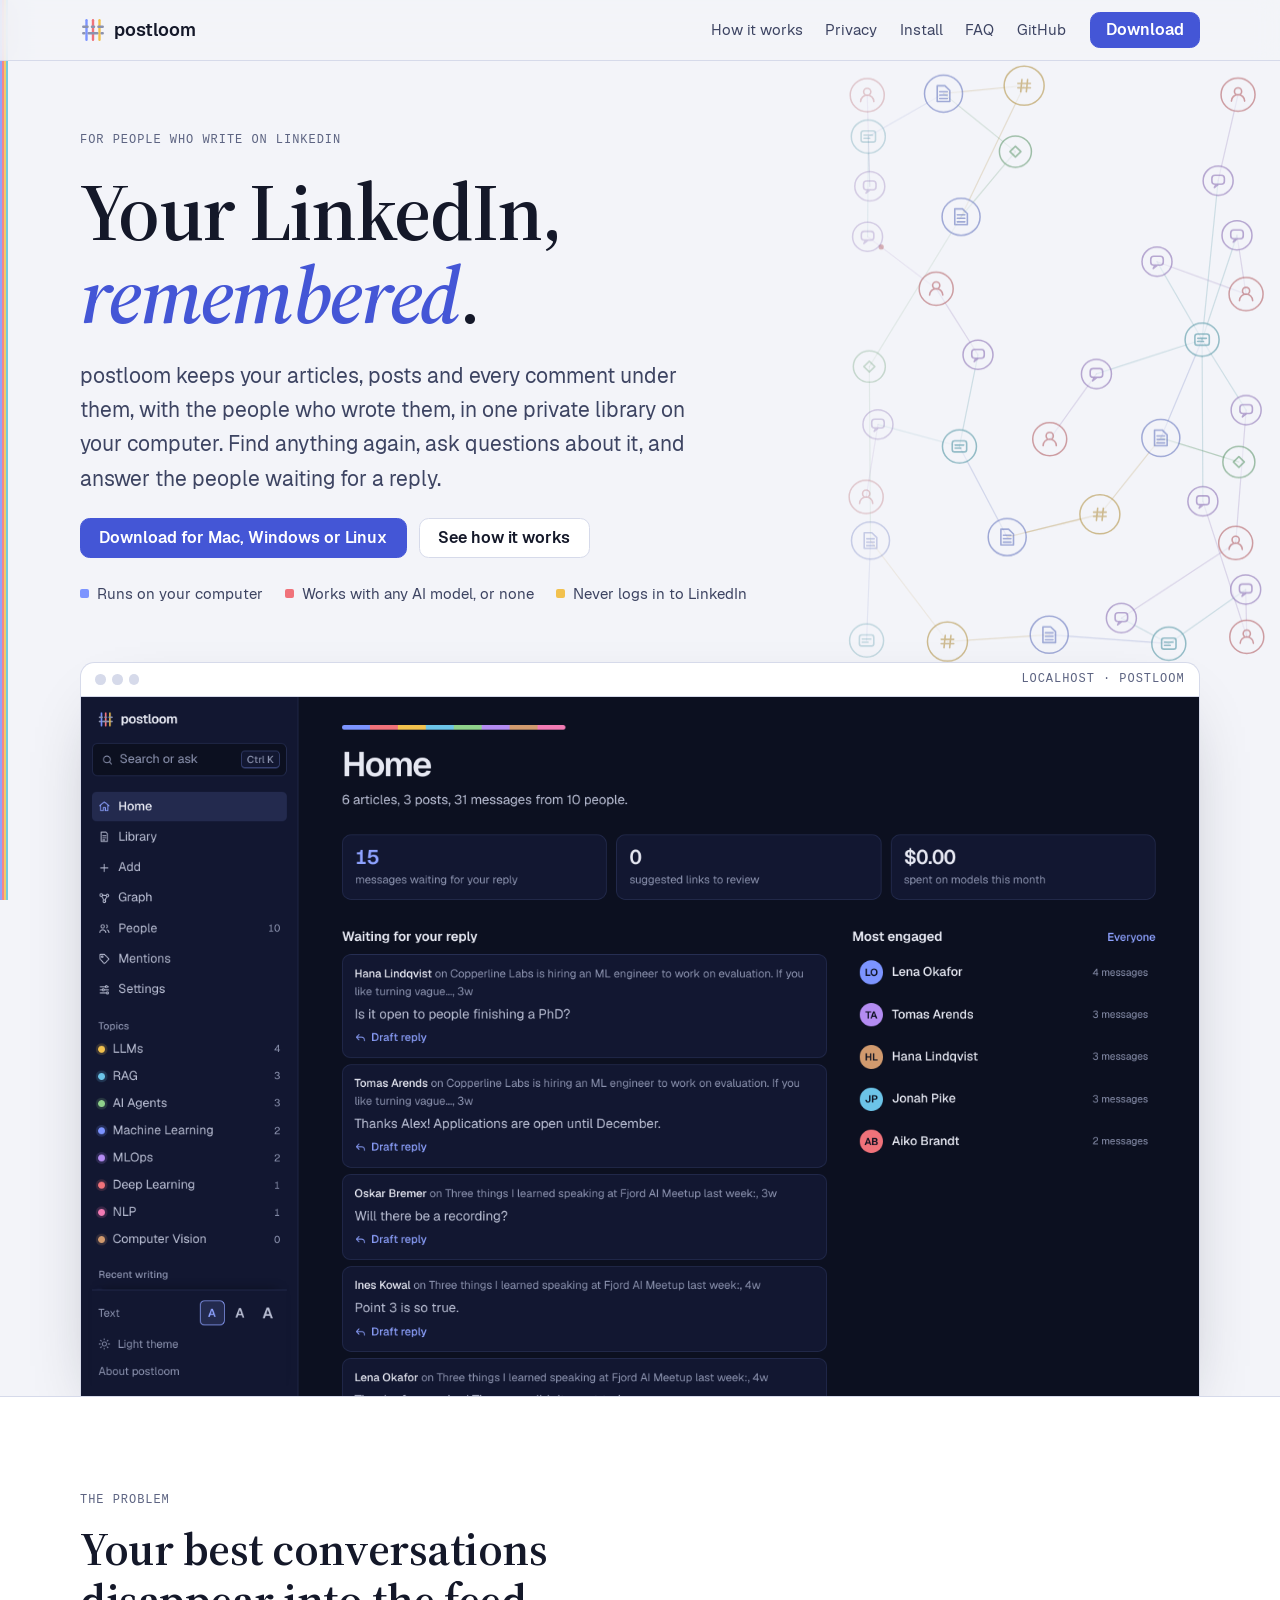
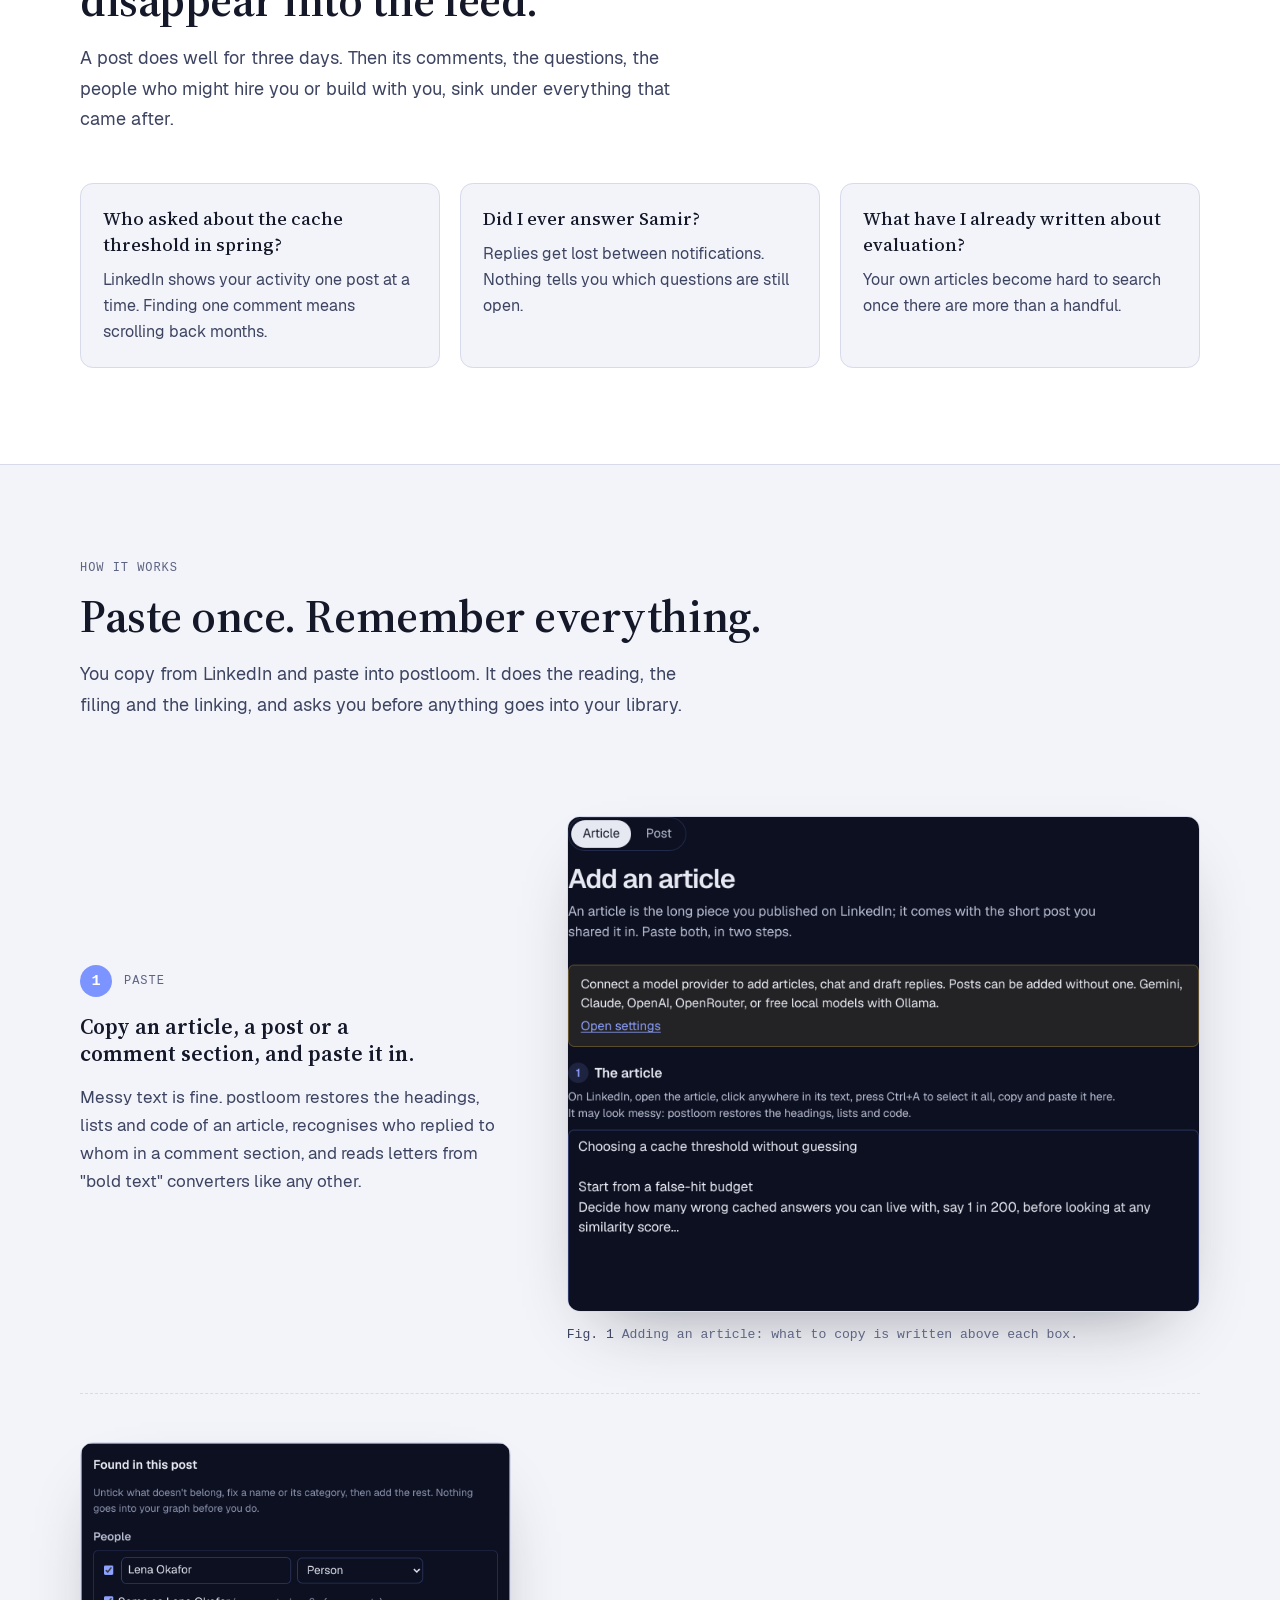
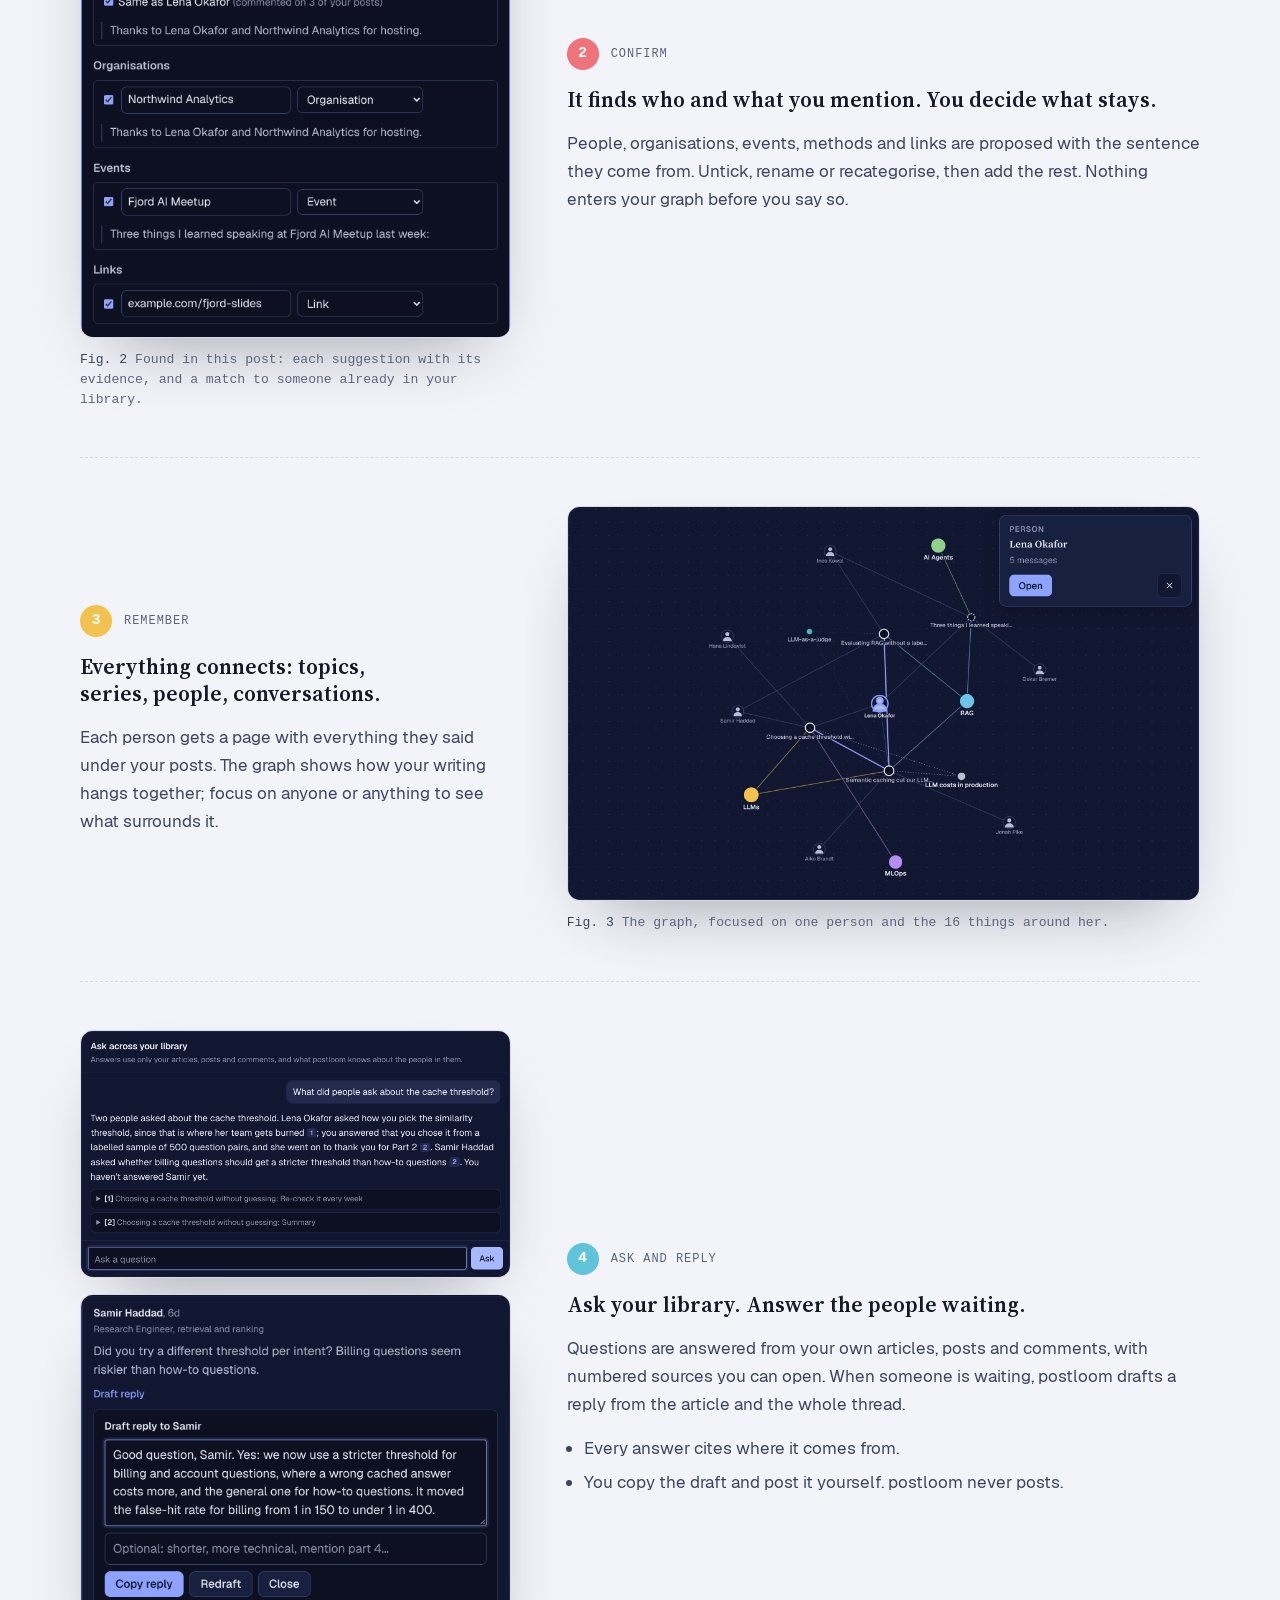
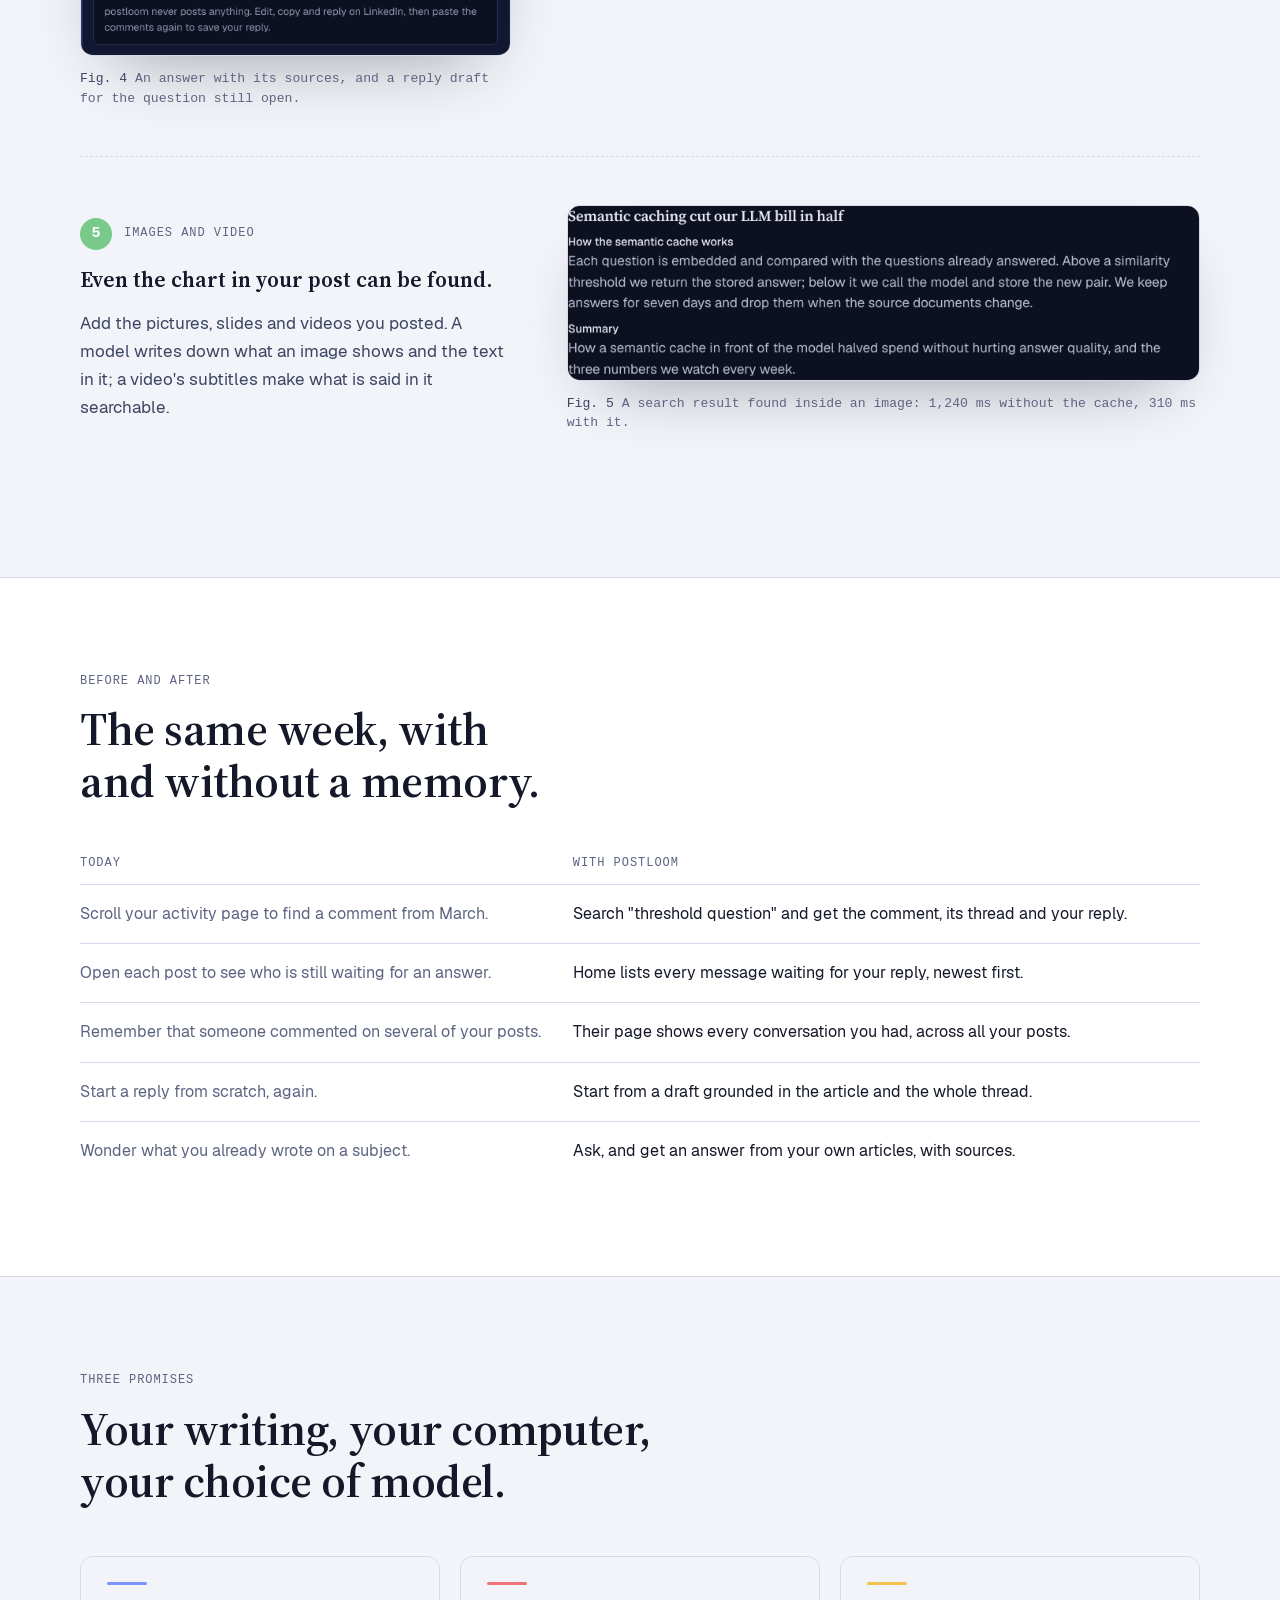
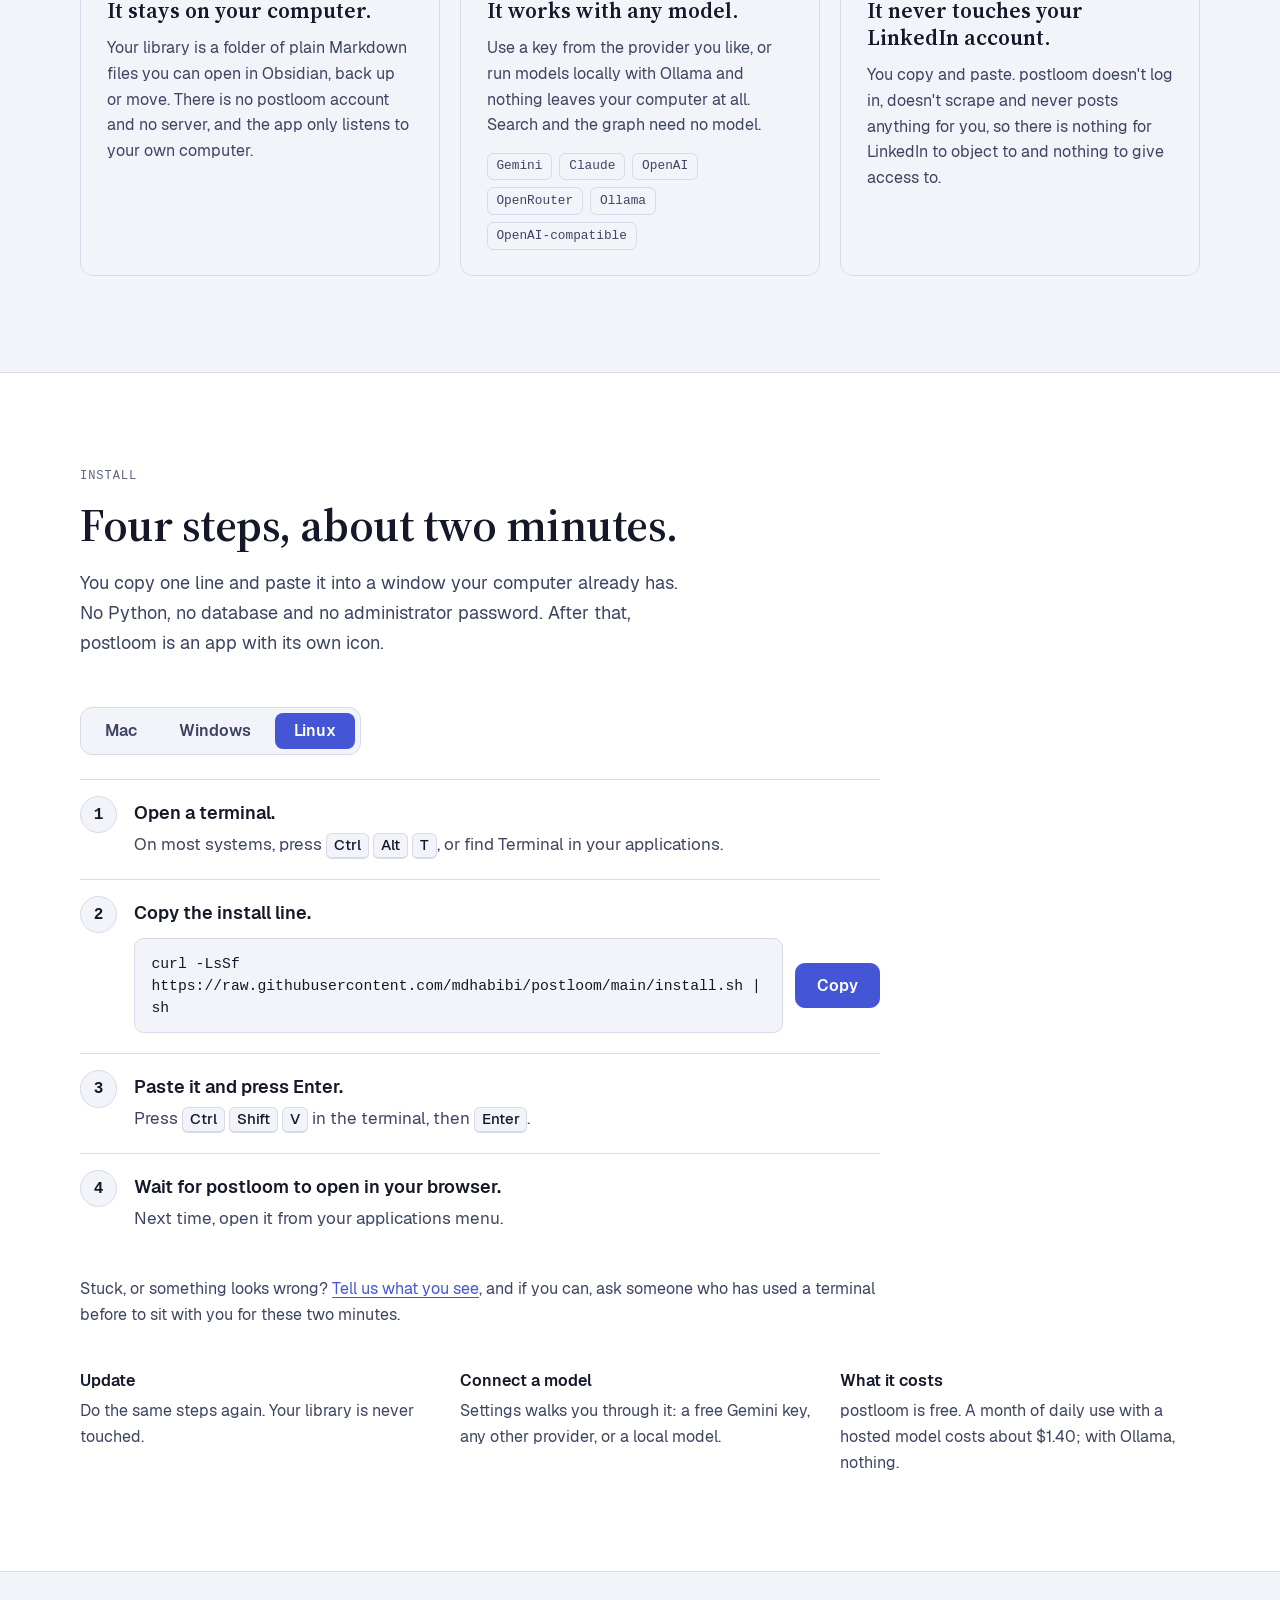
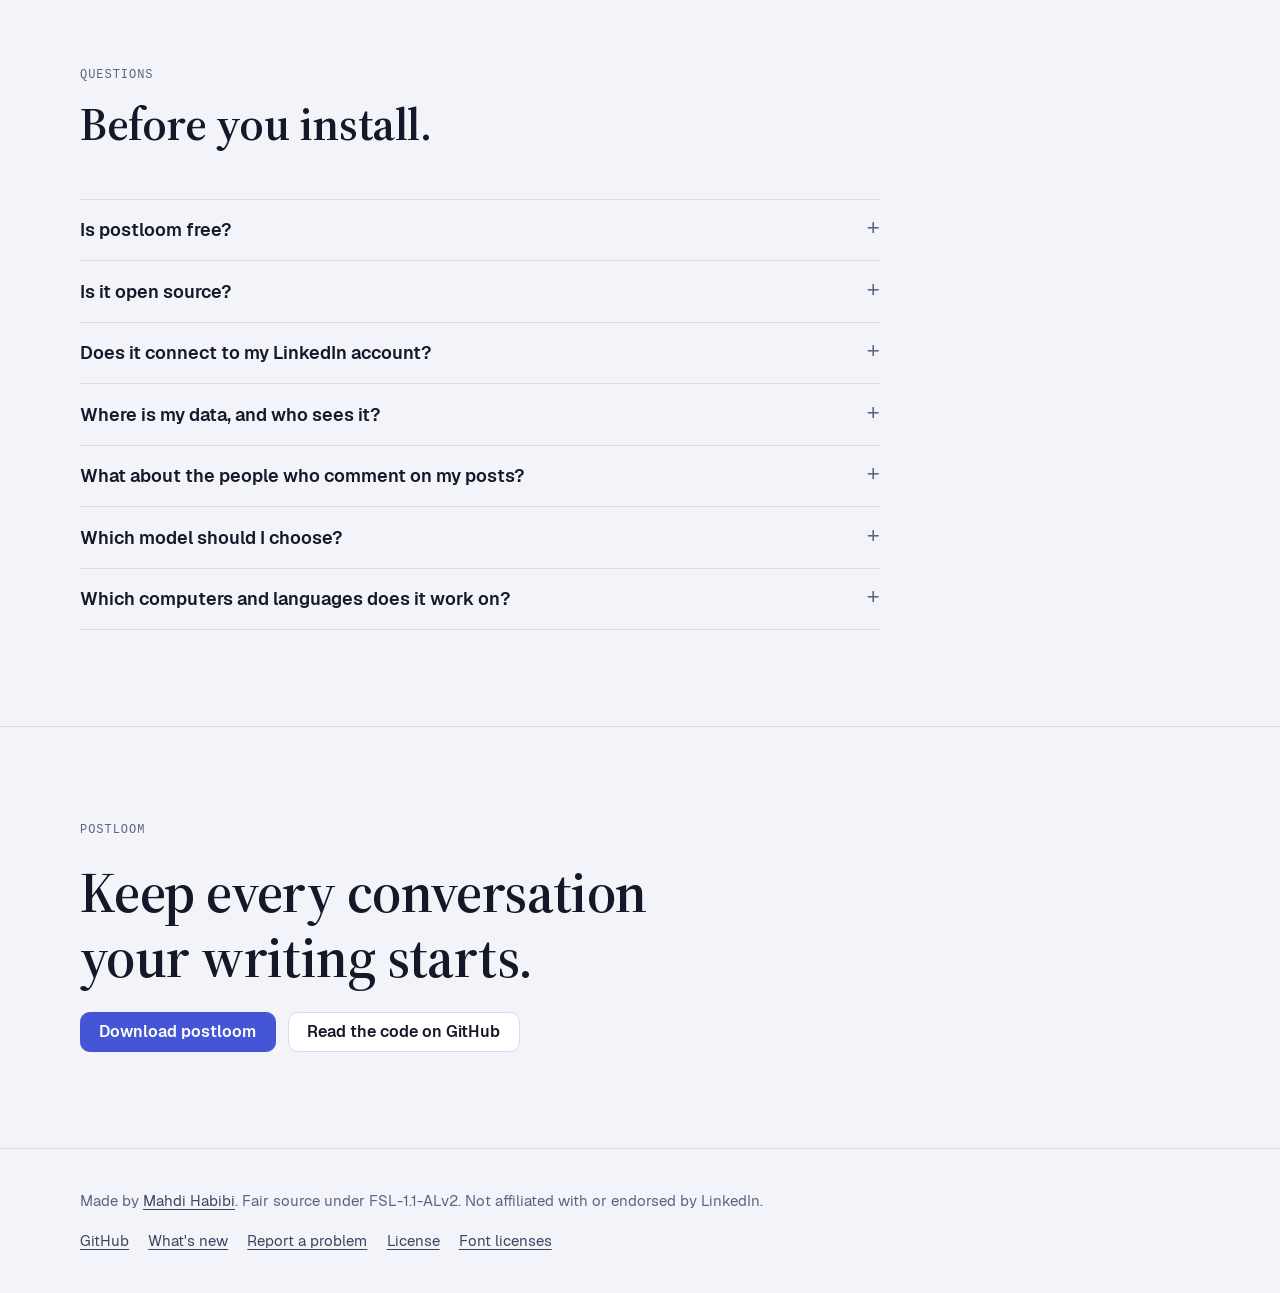
==== commit 149a278f: "Website graph: keep it beside the headline on laptop screens too" ====
--- a/site/index.html
+++ b/site/index.html
@@ -677,7 +677,7 @@
     // Beside the headline when there is room for a graph there, behind it (faint) when not.
     const text = hero.querySelector(".hero-text");
     textRight = text ? Math.max(...[...text.children].map((el) => el.getBoundingClientRect().right)) - box.left : width / 2;
-    narrow = width - textRight < 420;
+    narrow = width - textRight < 300;
     area = plate ? plate.getBoundingClientRect().top - box.top - 12 : height;
     canvas.width = width * ratio; canvas.height = height * ratio;
     context.setTransform(ratio, 0, 0, ratio, 0, 0);
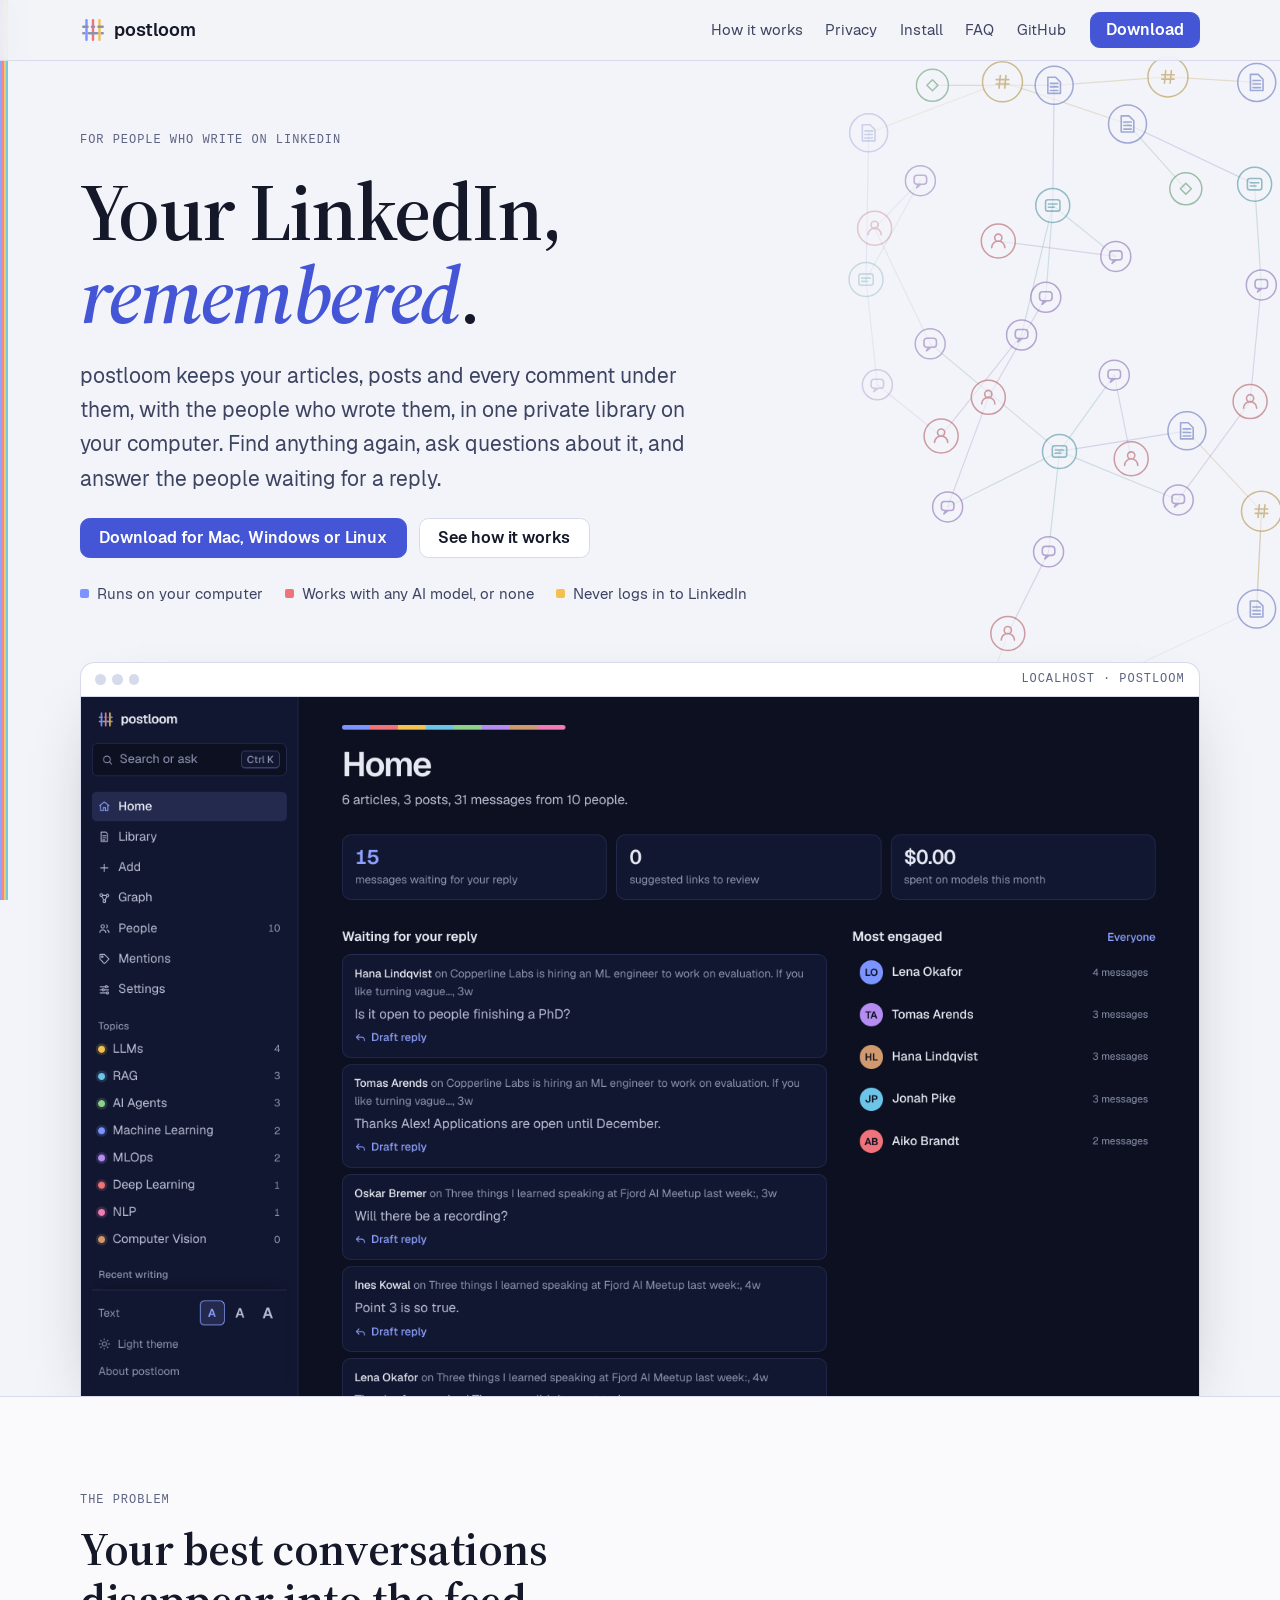
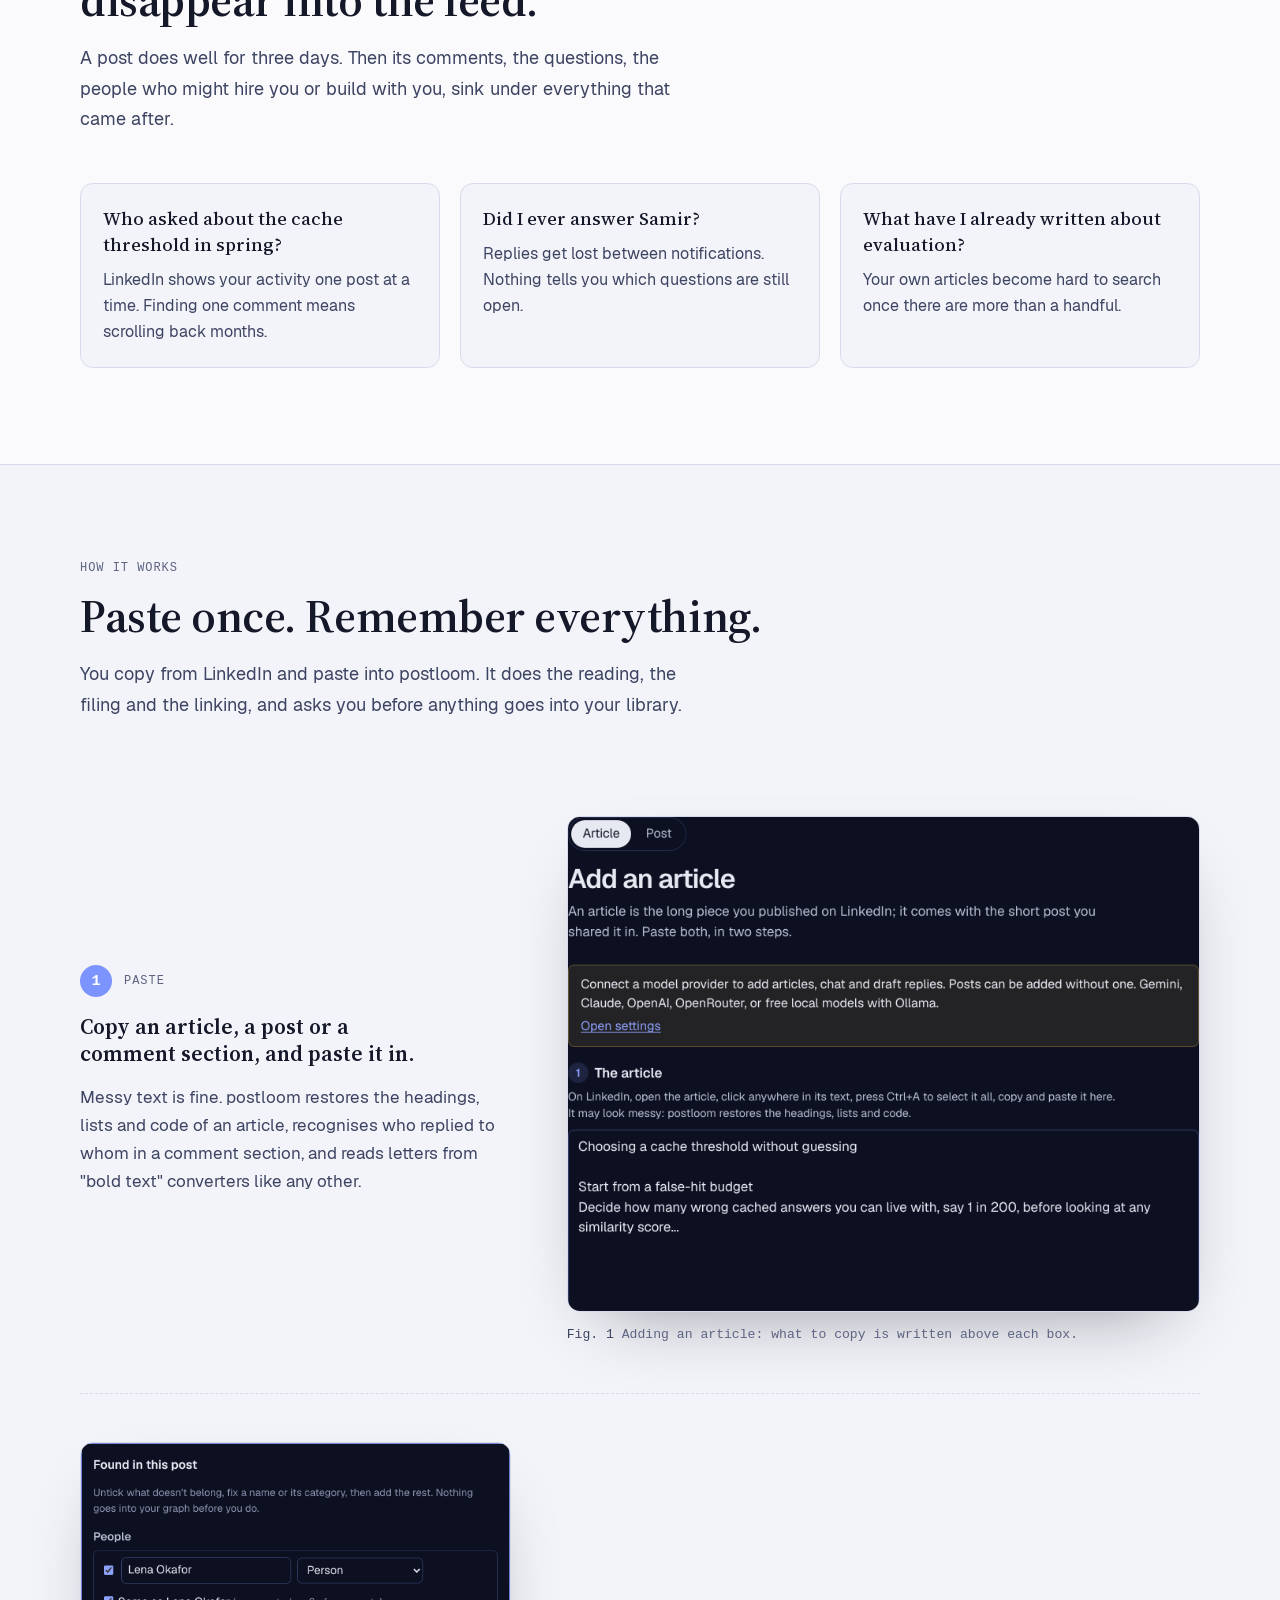
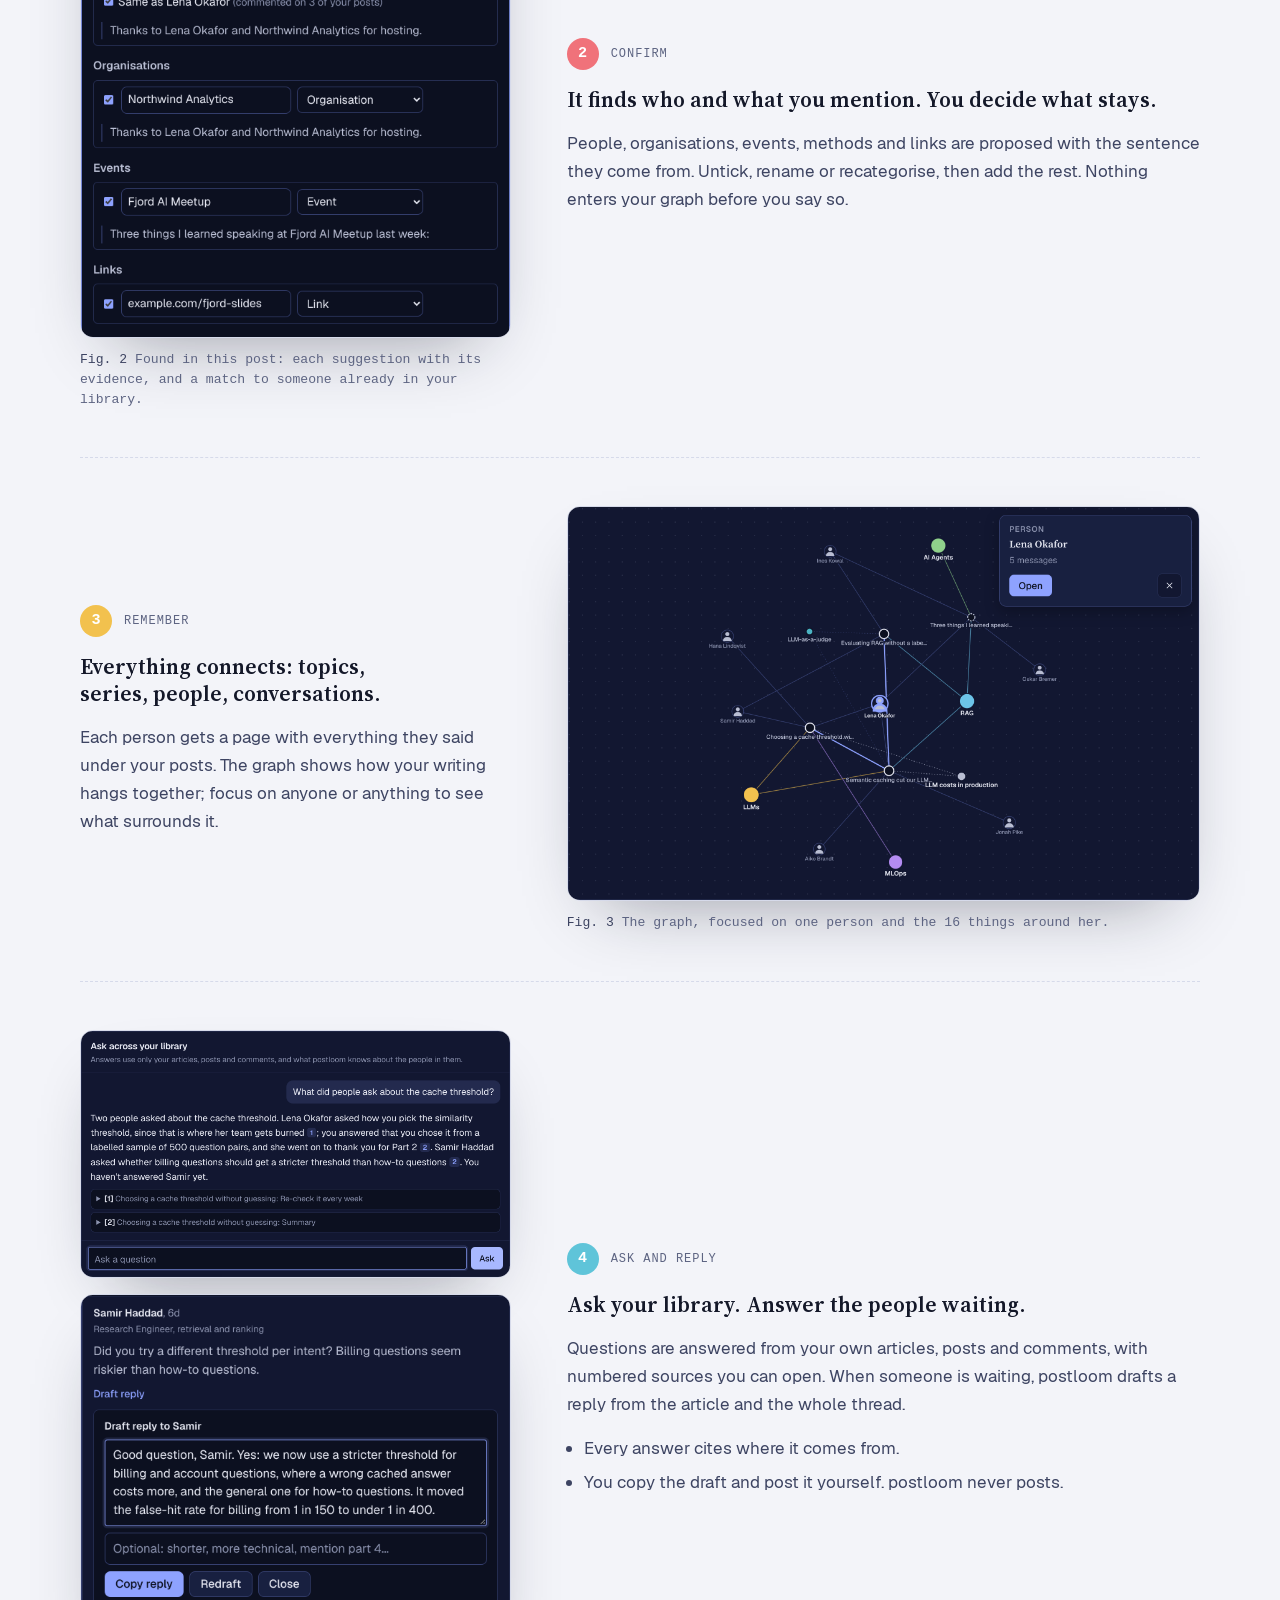
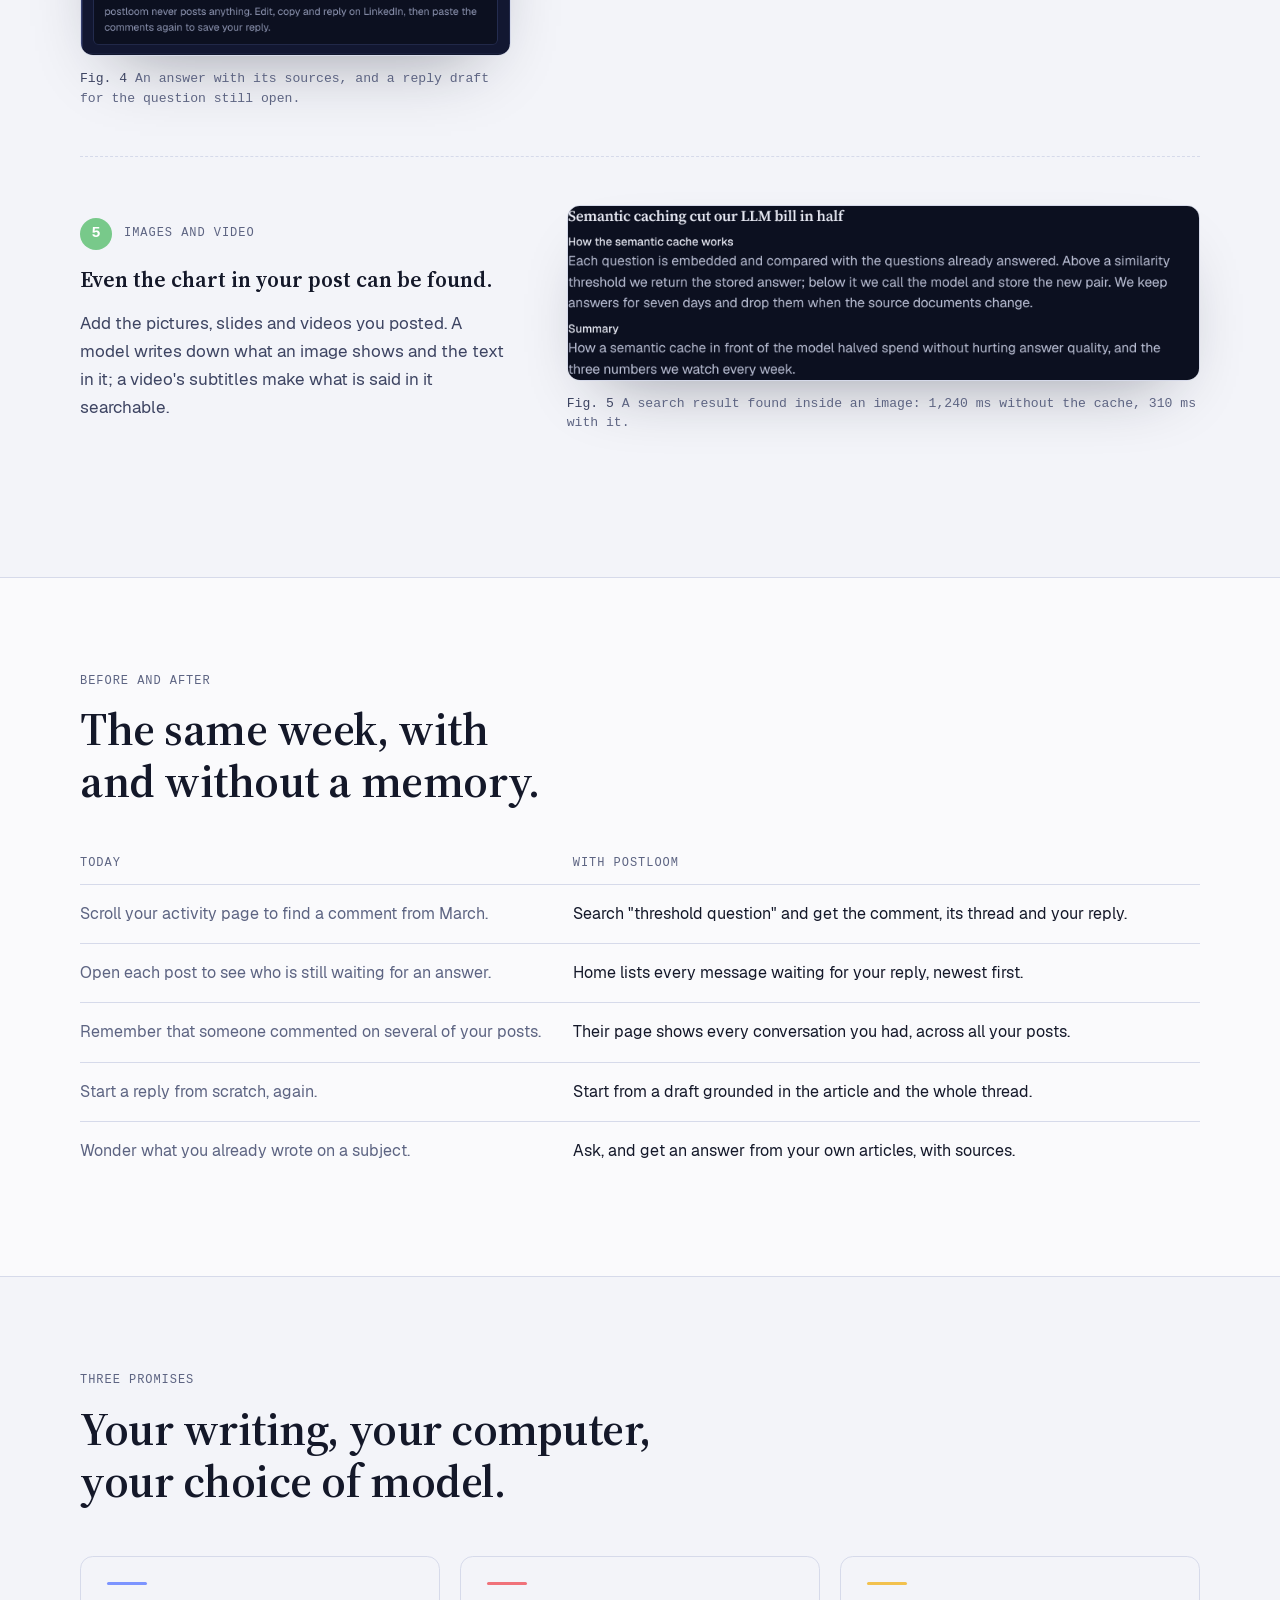
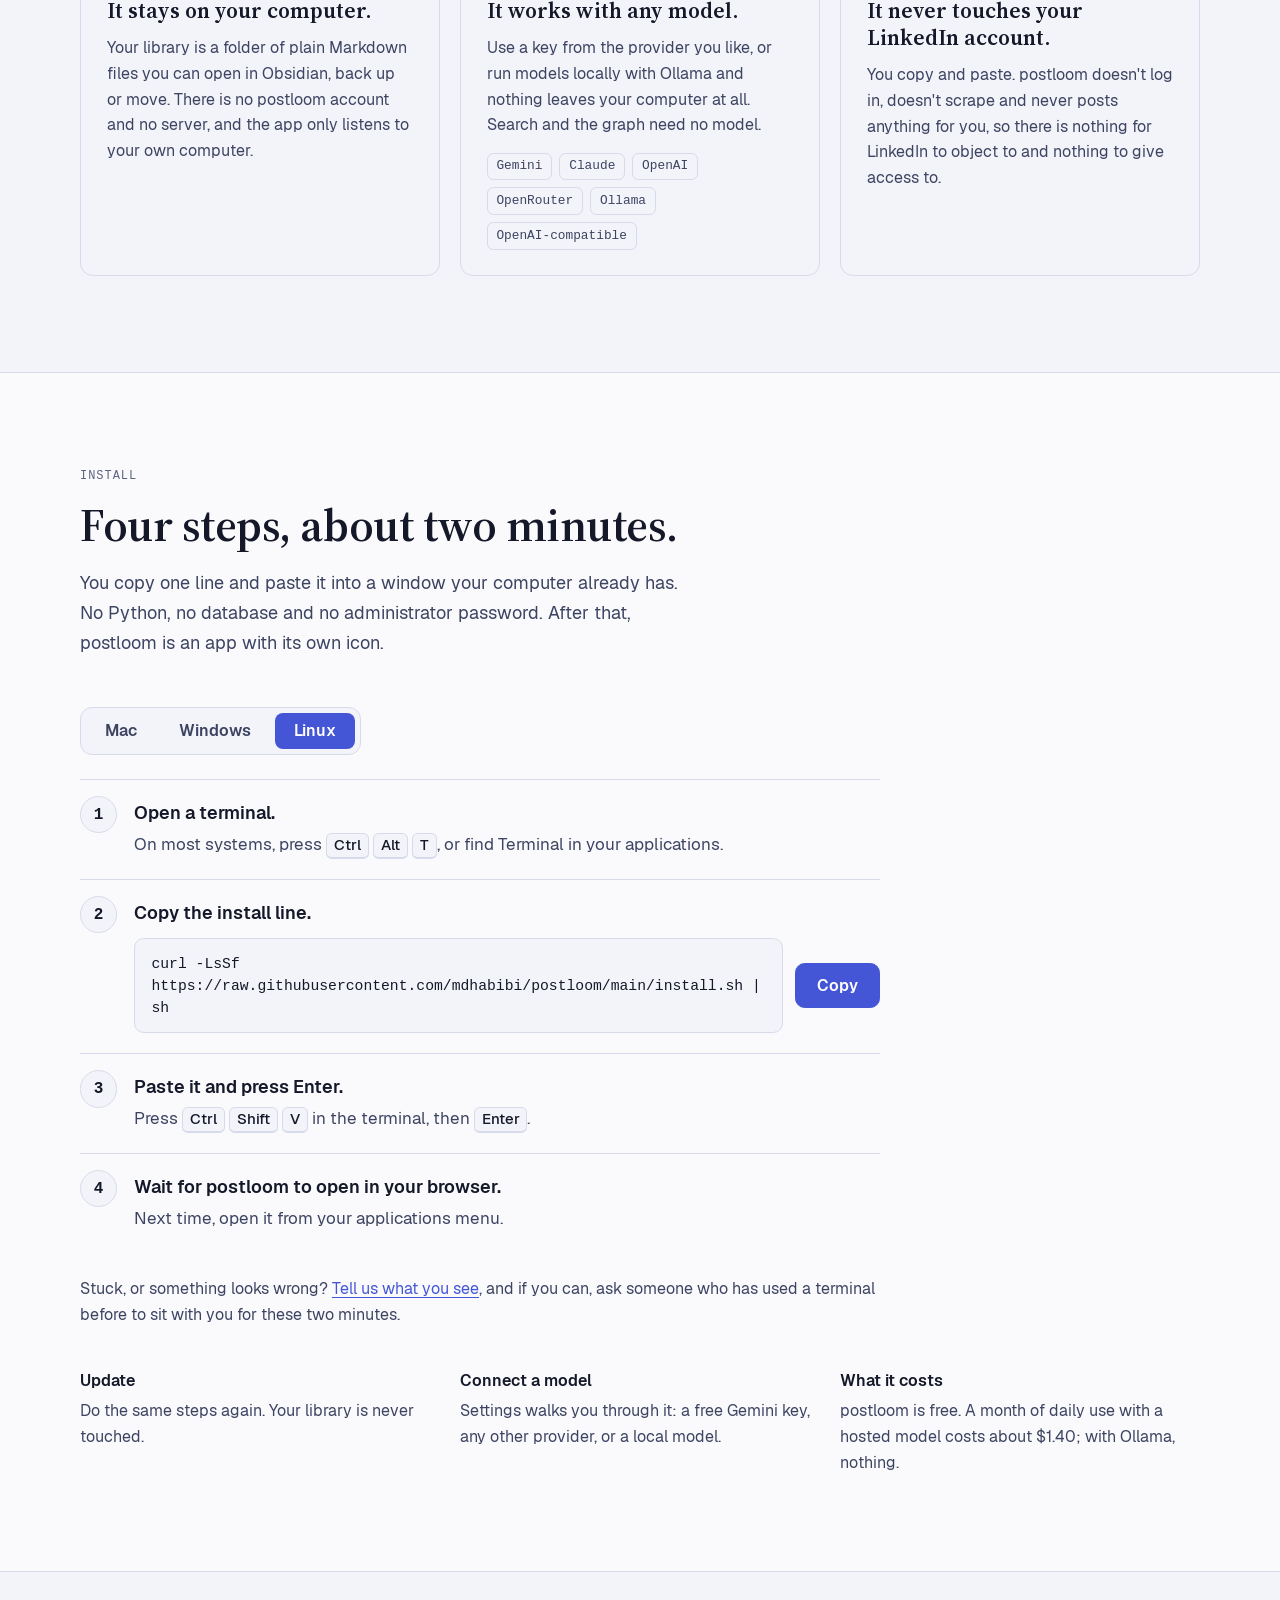
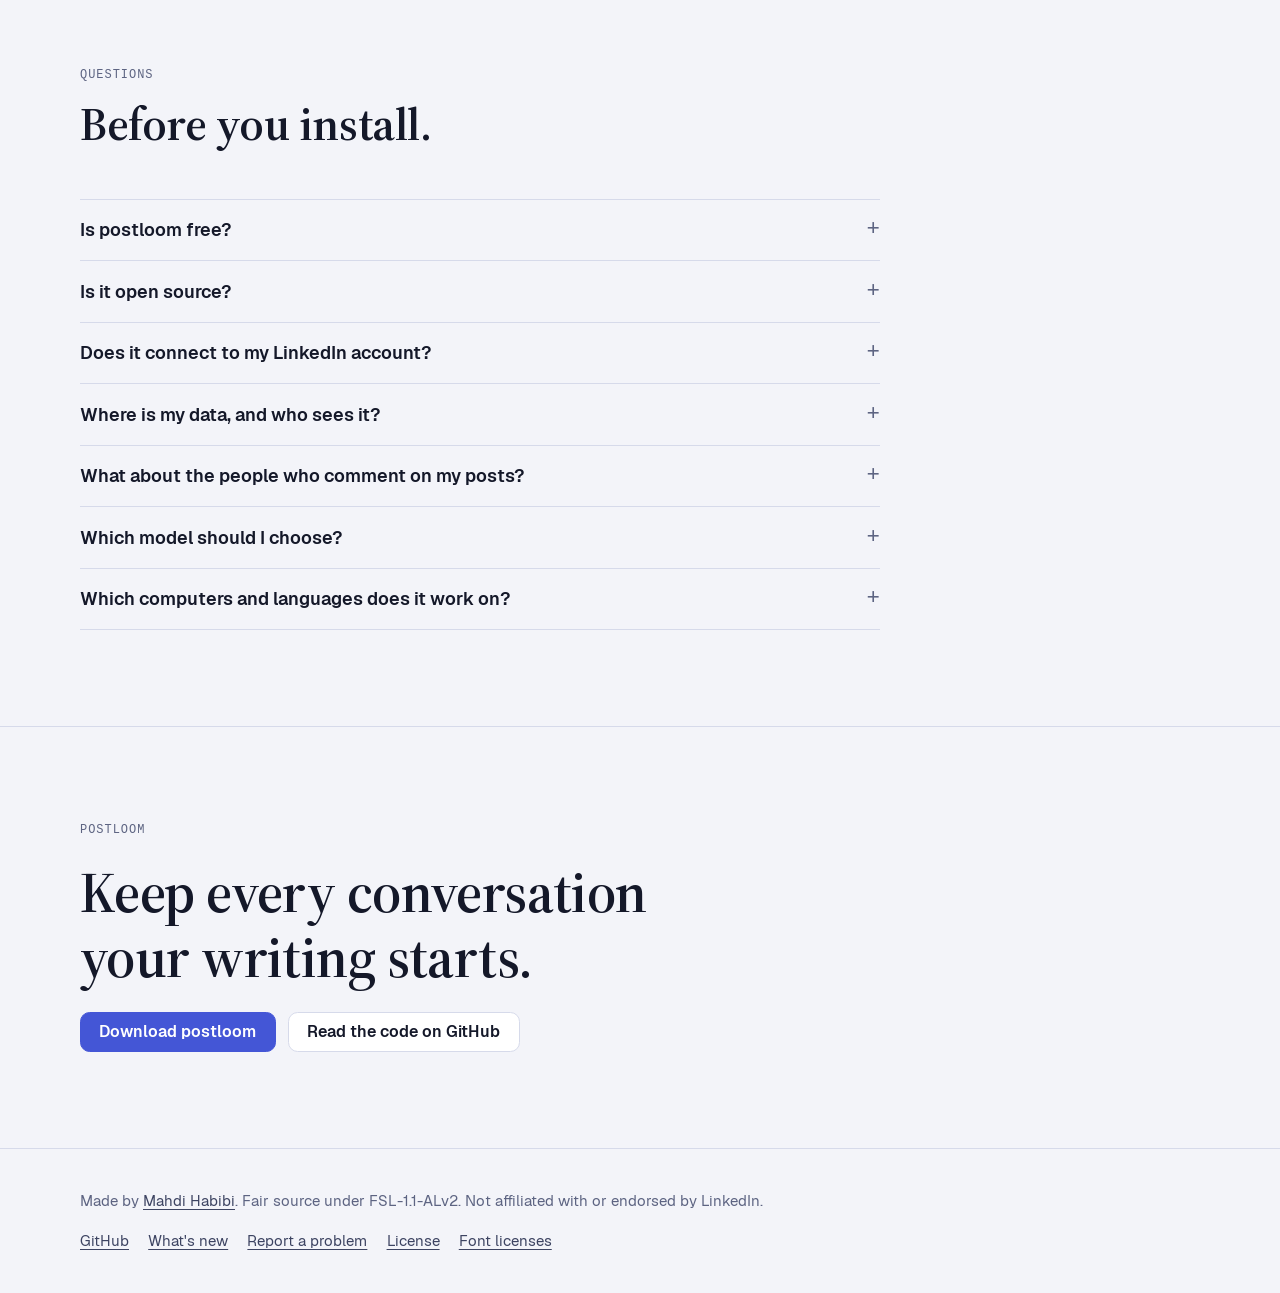
==== commit 19985db9: "Website: the living graph runs behind the whole page One fixed canvas for the page instead of the he" ====
--- a/site/index.html
+++ b/site/index.html
@@ -96,6 +96,10 @@
 .warp i:nth-child(1) { background: var(--t1); } .warp i:nth-child(2) { background: var(--t2); }
 .warp i:nth-child(3) { background: var(--t3); } .warp i:nth-child(4) { background: var(--t4); }
 
+/* -- the graph behind the whole page (drawn by the script at the end) ---------------- */
+#graph { position: fixed; inset: 0; width: 100%; height: 100%; z-index: 0; pointer-events: none; }
+footer.site { position: relative; z-index: 1; }
+
 /* -- header -------------------------------------------------------------------------- */
 body::before {
   content: ""; position: fixed; inset: 0 0 auto; height: env(safe-area-inset-top, 0px); z-index: 10;
@@ -125,7 +129,6 @@
 
 /* -- hero ---------------------------------------------------------------------------- */
 .hero { position: relative; padding-block: 4.5rem 0; overflow: hidden; }
-.hero canvas { position: absolute; inset: 0; width: 100%; height: 100%; z-index: 0; }
 .hero .wrap { position: relative; z-index: 1; }
 .hero-text { display: grid; gap: 1.4rem; max-width: 47rem; }
 .hero h1 { font: 600 clamp(2.7rem, 1.6rem + 4.6vw, 5.1rem)/1.02 var(--display); letter-spacing: -0.02em; }
@@ -146,7 +149,7 @@
 /* -- sections ------------------------------------------------------------------------ */
 section { position: relative; z-index: 1; }
 .band { padding-block: 6rem; border-top: 1px solid var(--line); }
-.band.tint { background: var(--surface); }
+.band.tint { background: color-mix(in srgb, var(--surface) 55%, transparent); }
 .head { display: grid; gap: 1rem; margin-bottom: 3rem; max-width: 46rem; }
 
 .problem-grid { display: grid; grid-template-columns: repeat(3, minmax(0, 1fr)); gap: 1.25rem; }
@@ -251,6 +254,7 @@
 <body>
 
 <div class="warp" aria-hidden="true"><i></i><i></i><i></i><i></i></div>
+<canvas id="graph" aria-hidden="true"></canvas>
 
 <header class="top">
   <div class="wrap">
@@ -268,7 +272,6 @@
 
 <main id="top">
   <section class="hero">
-    <canvas id="loom" aria-hidden="true"></canvas>
     <div class="wrap">
       <div class="hero-text">
         <p class="label">For people who write on LinkedIn</p>
@@ -574,14 +577,13 @@
   show(document.getElementById(mine));
 })();
 
-// The hero's graph: what postloom builds from your writing, alive in the background.
-// Topics, articles, posts, comments, the people who wrote them and what you mention,
-// linked as they are in the app. Signals run along the links; pointing at a node shows
-// what it is. Still for people who prefer less motion, paused when out of sight.
+// The page's graph: what postloom builds from your writing, alive behind the whole page.
+// Topics, articles, posts, comments, the people who wrote them and what you mention, in
+// clusters down the page and linked between them, scrolling with the content. Clear
+// beside the headline and in the margins, faint behind text. Signals run along links;
+// pointing at a node names it. Still for reduced motion, paused when the tab is hidden.
 (function () {
-  const canvas = document.getElementById("loom");
-  const hero = canvas.parentElement;
-  const plate = hero.querySelector(".plate");
+  const canvas = document.getElementById("graph");
   const context = canvas.getContext("2d");
   const still = matchMedia("(prefers-reduced-motion: reduce)").matches;
   const KINDS = {
@@ -592,97 +594,139 @@
     person: { color: "--t2", label: "Person", r: 12 },
     mention: { color: "--t5", label: "Mention", r: 11 },
   };
-  let width = 0, height = 0, area = 0, narrow = false, textRight = 0, light = false;
+  const SLAB = 760; // one cluster per this much page height
+  let width = 0, height = 0, page = 0, narrow = false, light = false;
+  let hero = { top: 0, bottom: 0, textRight: 0 }, column = { left: 0, right: 0 };
   let nodes = [], links = [], pulses = [], colors = {}, ink = "", ground = "";
-  let pointer = null, born = 0, visible = true, running = false, nextPulse = 0;
-
-  // A fixed little library, so the picture is the same on every visit.
+  let pointer = null, born = 0, running = false, nextPulse = 0, built = "";
+
   let seed = 7;
   const random = () => ((seed = (seed * 16807) % 2147483647) - 1) / 2147483646;
-
+  const pick = (list) => list[Math.floor(random() * list.length)];
+
+  // -- the graph: one small library per slab of the page, its clusters linked ------------
   function build() {
-    const scale = narrow ? 0.55 : 1;
-    const n = (k) => Math.max(1, Math.round(k * scale));
     nodes = []; links = []; seed = 7;
-    const add = (kind, near) => {
-      const node = { kind, x: 0, y: 0, vx: 0, vy: 0, order: nodes.length, phase: random() * 6.28, glow: 0, near };
+    const add = (kind, slab, near) => {
+      const node = { kind, slab, near, x: 0, y: 0, vx: 0, vy: 0, phase: random() * 6.28, glow: 0, lit: 0 };
+      node.order = nodes.length;
       nodes.push(node);
       return node;
     };
-    const link = (a, b) => links.push({ a, b });
-    const pick = (list) => list[Math.floor(random() * list.length)];
-    const topics = Array.from({ length: n(3) }, () => add("topic"));
-    const articles = Array.from({ length: n(6) }, (_, i) => add("article", topics[i % topics.length]));
-    for (const a of articles) { link(a, a.near); if (random() < 0.35) link(a, pick(topics)); }
-    const posts = articles.slice(0, n(5)).map((a) => { const p = add("post", a); link(p, a); return p; });
-    const people = Array.from({ length: n(8) }, () => add("person"));
-    for (let i = 0; i < n(12); i++) {
-      const post = pick(posts);
-      const c = add("comment", post);
-      link(c, post);
-      const author = people[i % people.length];
-      link(author, c);
-      author.near = author.near || c;
-    }
-    for (let i = 0; i < n(3); i++) {
-      const m = add("mention", pick(articles));
-      link(m.near, m);
-      if (random() < 0.5) link(pick(articles), m);
-    }
-    layout();
-  }
-
-  // A short force simulation, run once: links pull, nodes push apart, all stay in the area.
-  function layout() {
-    const left = narrow ? width * 0.04 : textRight + 40, right = width * (narrow ? 0.96 : 0.97);
-    const top = 30, bottom = Math.max(top + 160, area - 30);
+    const link = (a, b) => { if (a !== b) links.push({ a, b }); };
+    const slabs = Math.max(1, Math.ceil(page / SLAB));
+    const scale = narrow ? 0.5 : 1;
+    const n = (k) => Math.max(1, Math.round(k * scale));
+    let previous = null;
+    const bridges = [];
+    for (let slab = 0; slab < slabs; slab++) {
+      const extra = slab === 0 && !narrow ? 1.4 : 1; // the hero gets the fullest picture
+      const topics = Array.from({ length: n(2 * extra) }, () => add("topic", slab));
+      const articles = Array.from({ length: n(4 * extra) }, (_, i) => add("article", slab, topics[i % topics.length]));
+      for (const a of articles) { link(a, a.near); if (random() < 0.3) link(a, pick(topics)); }
+      const posts = articles.slice(0, n(3 * extra)).map((a) => { const p = add("post", slab, a); link(p, a); return p; });
+      const people = Array.from({ length: n(5 * extra) }, () => add("person", slab));
+      for (let i = 0; i < n(8 * extra); i++) {
+        const post = pick(posts);
+        const c = add("comment", slab, post);
+        link(c, post);
+        const author = people[i % people.length];
+        link(author, c);
+        author.near = author.near || c;
+      }
+      for (let i = 0; i < n(2); i++) { const m = add("mention", slab, pick(articles)); link(m.near, m); }
+      if (previous) bridges.push([previous, { people, articles, topics }]);
+      previous = { people, articles, topics };
+    }
+    layout(slabs);
+    // Then thread the clusters together where they meet: the same people come back,
+    // articles cite earlier ones. Joined after layout, so the threads stay short.
+    for (const [above, below] of bridges) {
+      const lowest = (list) => list.reduce((a, b) => (b.ay > a.ay ? b : a));
+      const highest = (list) => list.reduce((a, b) => (b.ay < a.ay ? b : a));
+      link(lowest([...above.people, ...above.articles]), highest(below.people));
+      link(lowest([...above.articles, ...above.topics]), highest([...below.articles, ...below.topics]));
+    }
+  }
+
+  // Where a slab's nodes may go: the hero's free side first, then anywhere across the page.
+  function bounds(slab) {
+    const top = slab * SLAB + 30, bottom = Math.min(page, (slab + 1) * SLAB) - 30;
+    if (slab === 0 && !narrow) return { left: hero.textRight + 40, right: width - 24, top: hero.top + 20, bottom: Math.max(hero.top + 200, hero.bottom - 20) };
+    return { left: 24, right: width - 24, top, bottom: Math.max(top + 120, bottom) };
+  }
+
+  // A short force simulation, run once. Only nearby slabs push each other, so it stays fast.
+  function layout(slabs) {
+    const box = nodes.map((node) => bounds(node.slab));
     for (const node of nodes) {
-      const near = node.near && node.near.order < node.order ? node.near : null;
-      node.x = near ? near.x + (random() - 0.5) * 90 : left + random() * (right - left);
-      node.y = near ? near.y + (random() - 0.5) * 90 : top + random() * (bottom - top);
-    }
-    const rest = narrow ? 52 : 74;
-    for (let tick = 0; tick < 320; tick++) {
-      const heat = 1 - tick / 320;
-      for (let i = 0; i < nodes.length; i++) {
-        for (let j = i + 1; j < nodes.length; j++) {
-          const a = nodes[i], b = nodes[j];
-          let dx = b.x - a.x, dy = b.y - a.y;
-          const d2 = Math.max(dx * dx + dy * dy, 25), d = Math.sqrt(d2);
-          const push = (rest * rest * 0.9) / d2;
-          dx /= d; dy /= d;
-          a.vx -= dx * push; a.vy -= dy * push; b.vx += dx * push; b.vy += dy * push;
+      const b = box[node.order];
+      const near = node.near && node.near.order < node.order && node.near.slab === node.slab ? node.near : null;
+      node.x = near ? near.x + (random() - 0.5) * 100 : b.left + random() * (b.right - b.left);
+      node.y = near ? near.y + (random() - 0.5) * 100 : b.top + random() * (b.bottom - b.top);
+    }
+    const rest = narrow ? 56 : 80;
+    const bySlab = Array.from({ length: slabs }, () => []);
+    for (const node of nodes) bySlab[node.slab].push(node);
+    for (let tick = 0; tick < 260; tick++) {
+      const heat = 1 - tick / 260;
+      for (let slab = 0; slab < slabs; slab++) {
+        const group = bySlab[slab].concat(bySlab[slab + 1] || []);
+        const own = bySlab[slab].length;
+        for (let i = 0; i < own; i++) {
+          for (let j = i + 1; j < group.length; j++) {
+            const a = group[i], b = group[j];
+            let dx = b.x - a.x, dy = b.y - a.y;
+            const d2 = Math.max(dx * dx + dy * dy, 25);
+            if (d2 > rest * rest * 9) continue;
+            const d = Math.sqrt(d2), push = (rest * rest) / d2;
+            dx /= d; dy /= d;
+            a.vx -= dx * push; a.vy -= dy * push; b.vx += dx * push; b.vy += dy * push;
+          }
         }
       }
       for (const { a, b } of links) {
+        if (a.slab !== b.slab) continue; // links between clusters stay long, like threads
         const dx = b.x - a.x, dy = b.y - a.y, d = Math.hypot(dx, dy) || 1;
         const pull = (d - rest) * 0.04;
         a.vx += (dx / d) * pull; a.vy += (dy / d) * pull; b.vx -= (dx / d) * pull; b.vy -= (dy / d) * pull;
       }
       for (const node of nodes) {
-        node.x += Math.max(-12, Math.min(12, node.vx * heat));
-        node.y += Math.max(-12, Math.min(12, node.vy * heat));
+        const b = box[node.order];
+        node.x = Math.max(b.left, Math.min(b.right, node.x + Math.max(-12, Math.min(12, node.vx * heat))));
+        node.y = Math.max(b.top, Math.min(b.bottom, node.y + Math.max(-12, Math.min(12, node.vy * heat))));
         node.vx *= 0.5; node.vy *= 0.5;
-        node.x = Math.max(left, Math.min(right, node.x));
-        node.y = Math.max(top, Math.min(bottom, node.y));
       }
     }
     for (const node of nodes) { node.ax = node.x; node.ay = node.y; }
   }
 
-  function size() {
-    const box = hero.getBoundingClientRect();
+  // -- measuring the page ---------------------------------------------------------------
+  function measure() {
     const ratio = Math.min(devicePixelRatio || 1, 2);
-    width = box.width; height = box.height;
-    // Beside the headline when there is room for a graph there, behind it (faint) when not.
-    const text = hero.querySelector(".hero-text");
-    textRight = text ? Math.max(...[...text.children].map((el) => el.getBoundingClientRect().right)) - box.left : width / 2;
-    narrow = width - textRight < 300;
-    area = plate ? plate.getBoundingClientRect().top - box.top - 12 : height;
+    width = innerWidth; height = innerHeight;
     canvas.width = width * ratio; canvas.height = height * ratio;
     context.setTransform(ratio, 0, 0, ratio, 0, 0);
+    page = document.documentElement.scrollHeight;
+    const y = scrollY;
+    const heroEl = document.querySelector(".hero");
+    const text = heroEl && heroEl.querySelector(".hero-text");
+    const plate = heroEl && heroEl.querySelector(".plate");
+    if (heroEl) {
+      const box = heroEl.getBoundingClientRect();
+      hero.top = box.top + y;
+      hero.bottom = plate ? plate.getBoundingClientRect().top + y - 12 : box.bottom + y;
+      hero.textRight = text ? Math.max(...[...text.children].map((el) => el.getBoundingClientRect().right)) : width / 2;
+    }
+    const wrap = document.querySelector("main .wrap");
+    if (wrap) {
+      const box = wrap.getBoundingClientRect();
+      column = { left: box.left, right: box.right };
+    }
+    narrow = width - hero.textRight < 300;
     theme();
-    build();
+    const shape = `${width}x${Math.round(page / 50)}`;
+    if (shape !== built) { built = shape; build(); }
   }
 
   function theme() {
@@ -699,13 +743,18 @@
     }
   }
 
-  // How visible a point is: faint behind the headline, clear on the right.
-  function fade(x) {
-    if (narrow) return light ? 0.3 : 0.2;
-    const t = Math.max(0, Math.min(1, (x - textRight) / 160));
-    return Math.min(1, (0.35 + 0.65 * t * t * (3 - 2 * t)) * (light ? 1.2 : 1));
-  }
-
+  // How visible a point of the page is: clear beside the headline and in the margins,
+  // faint behind the text.
+  const smooth = (t) => { t = Math.max(0, Math.min(1, t)); return t * t * (3 - 2 * t); };
+  function fade(x, y) {
+    const boost = light ? 1.2 : 1;
+    if (narrow) return (light ? 0.26 : 0.2);
+    if (y >= hero.top && y <= hero.bottom) return Math.min(1, (0.3 + 0.7 * smooth((x - hero.textRight) / 160)) * boost);
+    const outside = Math.max(column.left - x, x - column.right);
+    return Math.min(1, (0.3 + 0.55 * smooth((outside + 60) / 120)) * boost);
+  }
+
+  // -- drawing --------------------------------------------------------------------------
   function glyph(kind, x, y, r) {
     const c = context;
     c.beginPath();
@@ -715,8 +764,8 @@
       c.lineTo(x + w / 2, y + h / 2); c.lineTo(x - w / 2, y + h / 2); c.closePath();
       for (let i = 0; i < 3; i++) { const ly = y - h * 0.12 + i * h * 0.22; c.moveTo(x - w * 0.3, ly); c.lineTo(x + w * 0.3, ly); }
     } else if (kind === "post") {
-      const w = r * 1.2, h = r * 0.95, k = r * 0.2;
-      c.roundRect(x - w / 2, y - h / 2, w, h, k);
+      const w = r * 1.2, h = r * 0.95;
+      c.roundRect(x - w / 2, y - h / 2, w, h, r * 0.2);
       c.moveTo(x - w * 0.3, y - h * 0.12); c.lineTo(x + w * 0.3, y - h * 0.12);
       c.moveTo(x - w * 0.3, y + h * 0.16); c.lineTo(x + w * 0.1, y + h * 0.16);
     } else if (kind === "comment") {
@@ -741,64 +790,63 @@
   }
 
   function draw(time) {
-    const c = context;
+    const c = context, top = scrollY, margin = 60;
     c.clearRect(0, 0, width, height);
     const age = still ? 1e9 : time - born;
-    const shown = (node) => Math.max(0, Math.min(1, (age - node.order * 55) / 500));
+    // The first screen grows in; the rest is there when you scroll to it.
+    const shown = (node) => node.slab > 0 ? 1 : Math.max(0, Math.min(1, (age - node.order * 45) / 500));
+    const onScreen = (node) => node.y > top - margin && node.y < top + height + margin;
     for (const node of nodes) {
-      const sway = still ? 0 : 1;
-      node.x = node.ax + Math.sin(time / 2600 + node.phase) * 6 * sway;
-      node.y = node.ay + Math.cos(time / 3100 + node.phase * 1.3) * 5 * sway;
-      let lift = 0;
-      if (pointer) {
-        const d = Math.hypot(pointer.x - node.x, pointer.y - node.y);
-        lift = Math.max(0, 1 - d / 130);
-      }
+      node.x = node.ax + (still ? 0 : Math.sin(time / 2600 + node.phase) * 6);
+      node.y = node.ay + (still ? 0 : Math.cos(time / 3100 + node.phase * 1.3) * 5);
+      const lift = pointer ? Math.max(0, 1 - Math.hypot(pointer.x - node.x, pointer.y + top - node.y) / 130) : 0;
       node.lit = Math.max(lift, node.glow);
       node.glow *= 0.95;
     }
-    const hover = pointer && nodes.reduce((best, n) => {
-      const d = Math.hypot(pointer.x - n.x, pointer.y - n.y);
-      return d < KINDS[n.kind].r + 8 && (!best || d < best.d) ? { n, d } : best;
-    }, null);
-
-    // Links.
+    let hover = null;
+    if (pointer) {
+      for (const node of nodes) {
+        if (!onScreen(node) || fade(node.x, node.y) < 0.45) continue;
+        const d = Math.hypot(pointer.x - node.x, pointer.y + top - node.y);
+        if (d < KINDS[node.kind].r + 8 && (!hover || d < hover.d)) hover = { node, d };
+      }
+    }
+    c.save();
+    c.translate(0, -top);
     c.lineCap = "round";
     for (const { a, b } of links) {
+      if (!onScreen(a) && !onScreen(b)) continue;
       const grow = Math.min(shown(a), shown(b));
       if (!grow) continue;
-      const lit = Math.max(a.lit, b.lit) + (hover && (hover.n === a || hover.n === b) ? 1 : 0);
-      c.globalAlpha = Math.min(1, (0.22 + 0.5 * Math.min(1, lit)) * grow * Math.min(fade(a.x), fade(b.x)));
+      const lit = Math.min(1, Math.max(a.lit, b.lit) + (hover && (hover.node === a || hover.node === b) ? 1 : 0));
+      c.globalAlpha = Math.min(1, (0.22 + 0.5 * lit) * grow * Math.min(fade(a.x, a.y), fade(b.x, b.y)));
       c.strokeStyle = colors[b.kind];
-      c.lineWidth = 1.2 + Math.min(1, lit);
+      c.lineWidth = 1.2 + lit;
       c.beginPath(); c.moveTo(a.x, a.y);
       c.lineTo(a.x + (b.x - a.x) * grow, a.y + (b.y - a.y) * grow); c.stroke();
     }
-
-    // Signals running along links.
     for (const pulse of pulses) {
       const t = (time - pulse.start) / 1400;
       if (t >= 1) { pulse.done = true; pulse.to.glow = 1; continue; }
-      const e = t * t * (3 - 2 * t);
+      const e = smooth(t);
       const x = pulse.from.x + (pulse.to.x - pulse.from.x) * e, y = pulse.from.y + (pulse.to.y - pulse.from.y) * e;
-      c.globalAlpha = 0.9 * fade(x) * Math.sin(Math.PI * t);
+      c.globalAlpha = 0.9 * fade(x, y) * Math.sin(Math.PI * t);
       c.fillStyle = colors[pulse.to.kind];
       c.beginPath(); c.arc(x, y, 2.6, 0, Math.PI * 2); c.fill();
     }
     pulses = pulses.filter((p) => !p.done);
-
-    // Nodes: a chip in the page's colour with the glyph of what it is.
     for (const node of nodes) {
+      if (!onScreen(node)) continue;
       const grow = shown(node);
       if (!grow) continue;
       const spec = KINDS[node.kind];
-      const r = spec.r * (0.6 + 0.4 * grow) * (1 + 0.15 * Math.min(1, node.lit));
-      const alpha = Math.min(1, (0.55 + 0.45 * Math.min(1, node.lit)) * grow * fade(node.x));
+      const r = spec.r * (0.6 + 0.4 * grow) * (1 + 0.15 * node.lit);
+      const alpha = Math.min(1, (0.55 + 0.45 * node.lit) * grow * fade(node.x, node.y));
       c.globalAlpha = alpha;
       c.fillStyle = ground;
       c.beginPath(); c.arc(node.x, node.y, r + 5, 0, Math.PI * 2); c.fill();
       if (node.lit > 0.05) {
-        c.globalAlpha = alpha * 0.25 * Math.min(1, node.lit);
+        c.globalAlpha = alpha * 0.25 * node.lit;
         c.fillStyle = colors[node.kind];
         c.beginPath(); c.arc(node.x, node.y, r + 9, 0, Math.PI * 2); c.fill();
         c.globalAlpha = alpha;
@@ -809,29 +857,32 @@
       c.lineWidth = 1.6; c.lineJoin = "round";
       glyph(node.kind, node.x, node.y, r);
     }
-
     if (hover) {
-      const { n } = hover;
+      const { node } = hover;
       c.globalAlpha = 1;
       c.font = "600 12px ui-monospace, SFMono-Regular, Menlo, monospace";
       c.fillStyle = ink;
-      c.fillText(KINDS[n.kind].label.toUpperCase(), n.x + KINDS[n.kind].r + 12, n.y + 4);
-    }
+      c.fillText(KINDS[node.kind].label.toUpperCase(), node.x + KINDS[node.kind].r + 12, node.y + 4);
+    }
+    c.restore();
     c.globalAlpha = 1;
   }
 
   function pulse(time) {
     if (time < nextPulse || !links.length) return;
-    nextPulse = time + 450 + Math.random() * 500;
-    const l = links[Math.floor(Math.random() * links.length)];
+    nextPulse = time + 350 + Math.random() * 400;
+    const top = scrollY;
+    const near = links.filter((l) => l.a.y > top && l.a.y < top + height && l.b.y > top - 100 && l.b.y < top + height + 100);
+    if (!near.length) return;
+    const l = near[Math.floor(Math.random() * near.length)];
     const [from, to] = Math.random() < 0.5 ? [l.a, l.b] : [l.b, l.a];
     pulses.push({ from, to, start: time });
   }
 
   function frame(time) {
-    if (!visible || document.hidden) { running = false; return; }
+    if (document.hidden) { running = false; return; }
     if (!born) born = time;
-    if (time - born > nodes.length * 55 + 400) pulse(time);
+    if (time - born > 1600) pulse(time);
     draw(time);
     requestAnimationFrame(frame);
   }
@@ -842,23 +893,18 @@
     requestAnimationFrame(frame);
   }
 
-  size();
+  const refresh = () => { if (still) draw(0); };
+  measure();
   if (still) draw(0); else start();
   let resizing = 0;
-  addEventListener("resize", () => {
-    clearTimeout(resizing);
-    resizing = setTimeout(() => { size(); if (still) draw(0); }, 120);
-  });
-  const redraw = () => { theme(); if (still) draw(0); };
-  matchMedia("(prefers-color-scheme: dark)").addEventListener("change", redraw);
-  new MutationObserver(redraw).observe(document.documentElement, { attributes: true, attributeFilter: ["data-theme"] });
-  hero.addEventListener("pointermove", (e) => {
-    const box = hero.getBoundingClientRect();
-    pointer = { x: e.clientX - box.left, y: e.clientY - box.top };
-    if (still) draw(0);
-  });
-  hero.addEventListener("pointerleave", () => { pointer = null; if (still) draw(0); });
-  new IntersectionObserver(([entry]) => { visible = entry.isIntersecting; if (visible) start(); }).observe(hero);
+  const remeasure = () => { clearTimeout(resizing); resizing = setTimeout(() => { measure(); refresh(); }, 150); };
+  addEventListener("resize", remeasure);
+  new ResizeObserver(remeasure).observe(document.querySelector("main"));
+  addEventListener("scroll", refresh, { passive: true });
+  matchMedia("(prefers-color-scheme: dark)").addEventListener("change", () => { theme(); refresh(); });
+  new MutationObserver(() => { theme(); refresh(); }).observe(document.documentElement, { attributes: true, attributeFilter: ["data-theme"] });
+  addEventListener("pointermove", (e) => { pointer = { x: e.clientX, y: e.clientY }; refresh(); }, { passive: true });
+  document.addEventListener("pointerleave", () => { pointer = null; refresh(); });
   document.addEventListener("visibilitychange", () => { if (!document.hidden) start(); });
 })();
 </script>
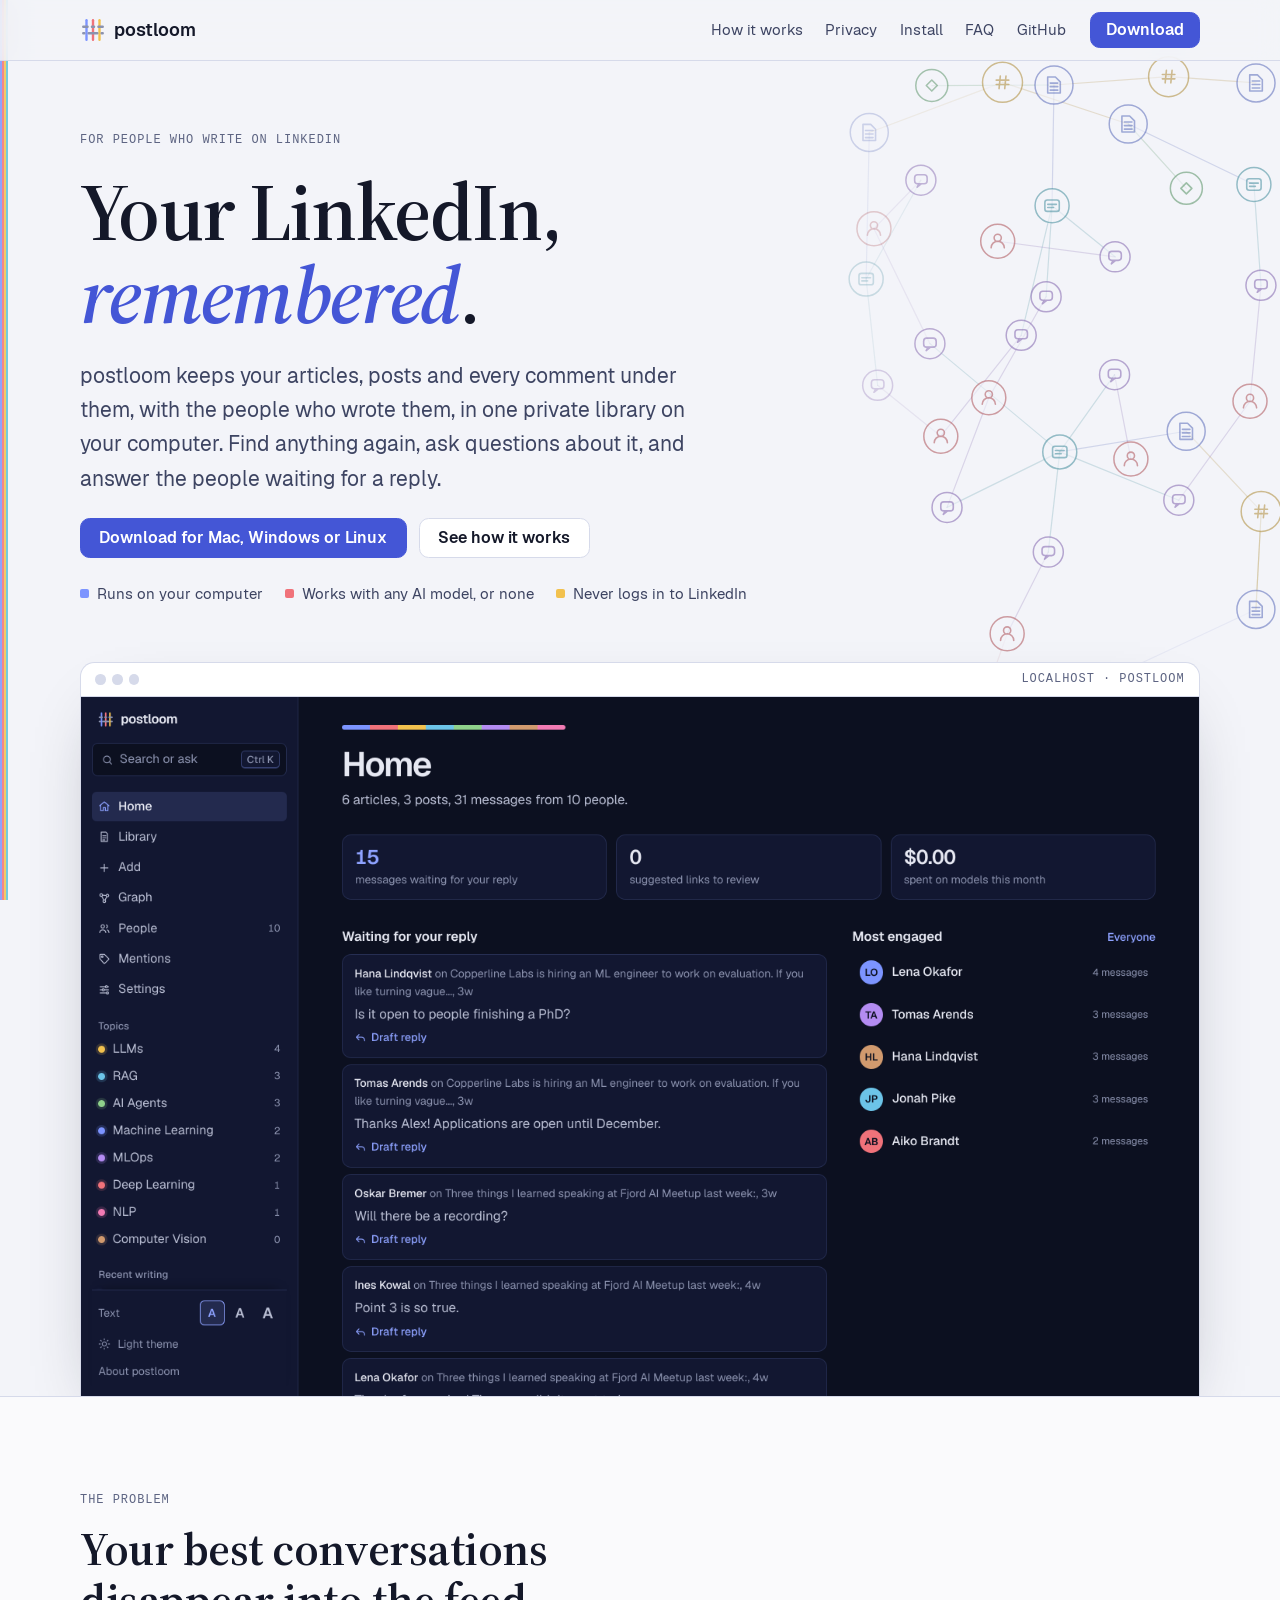
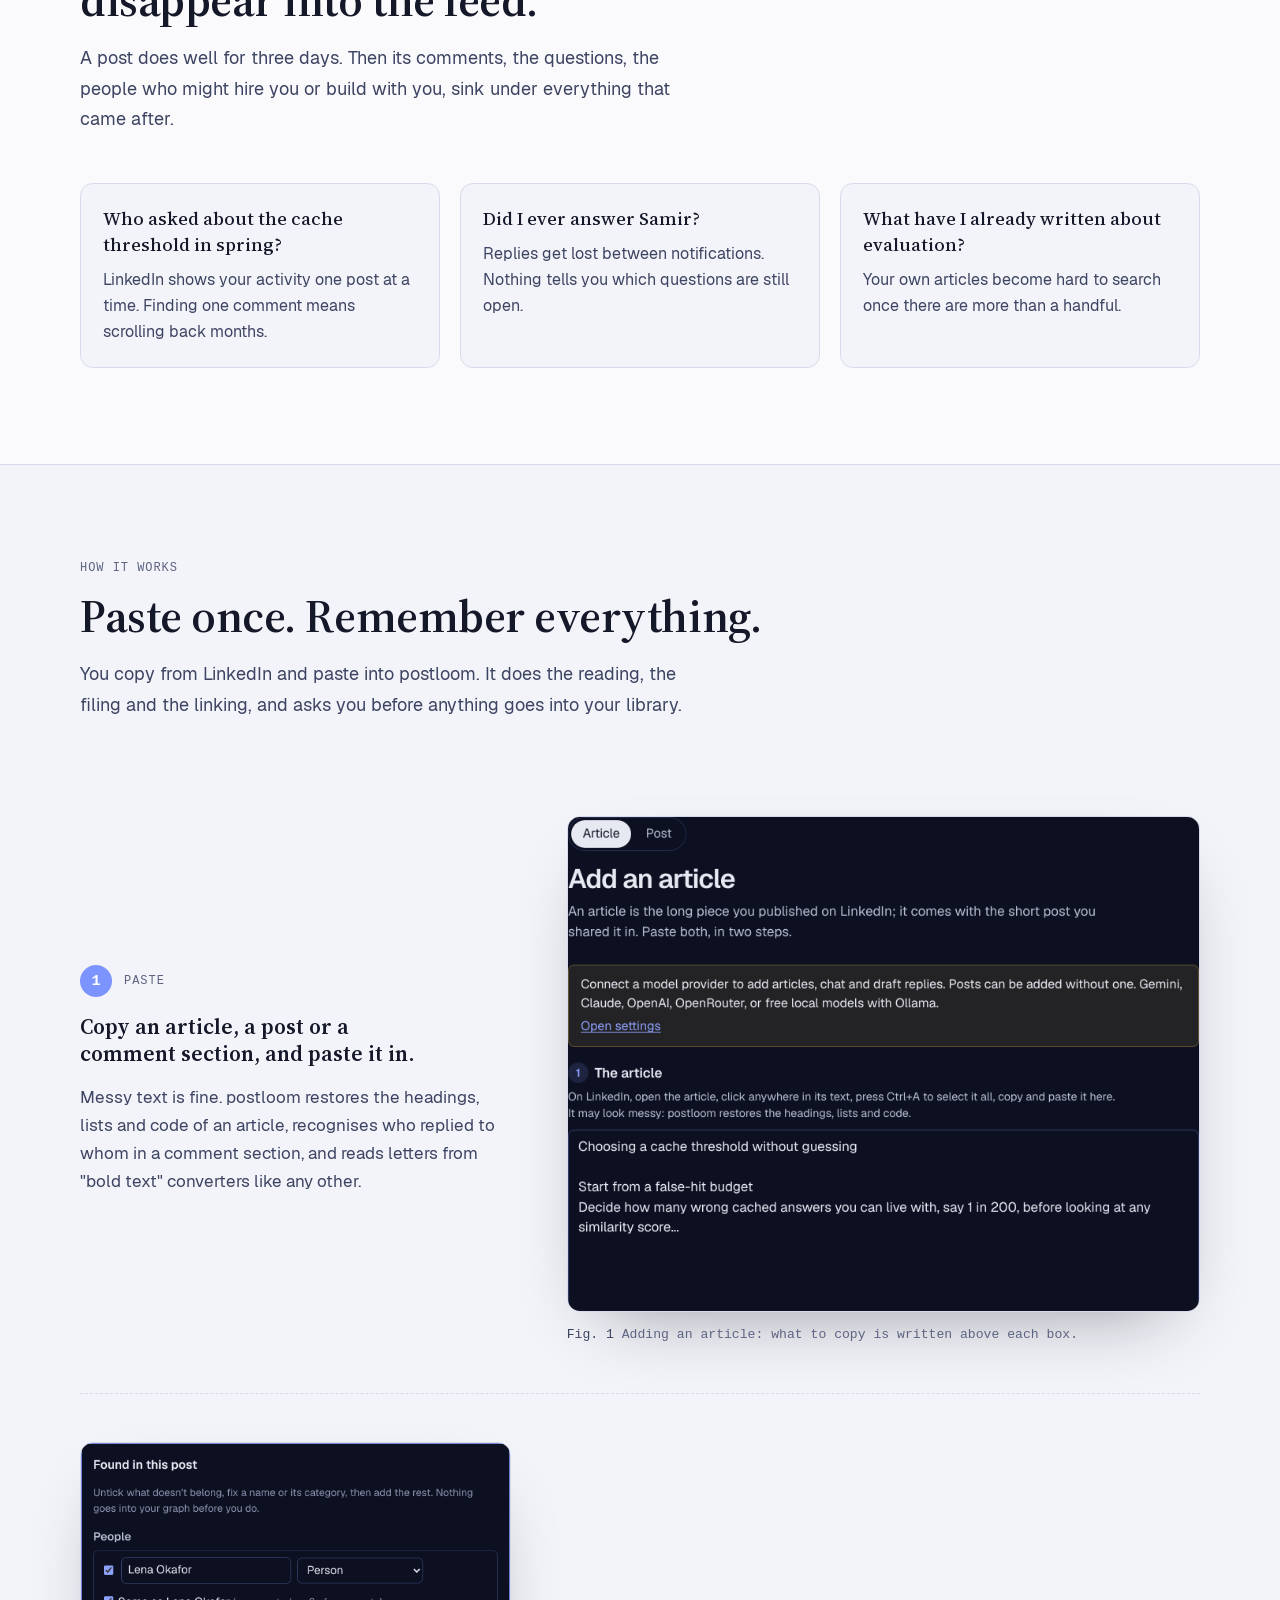
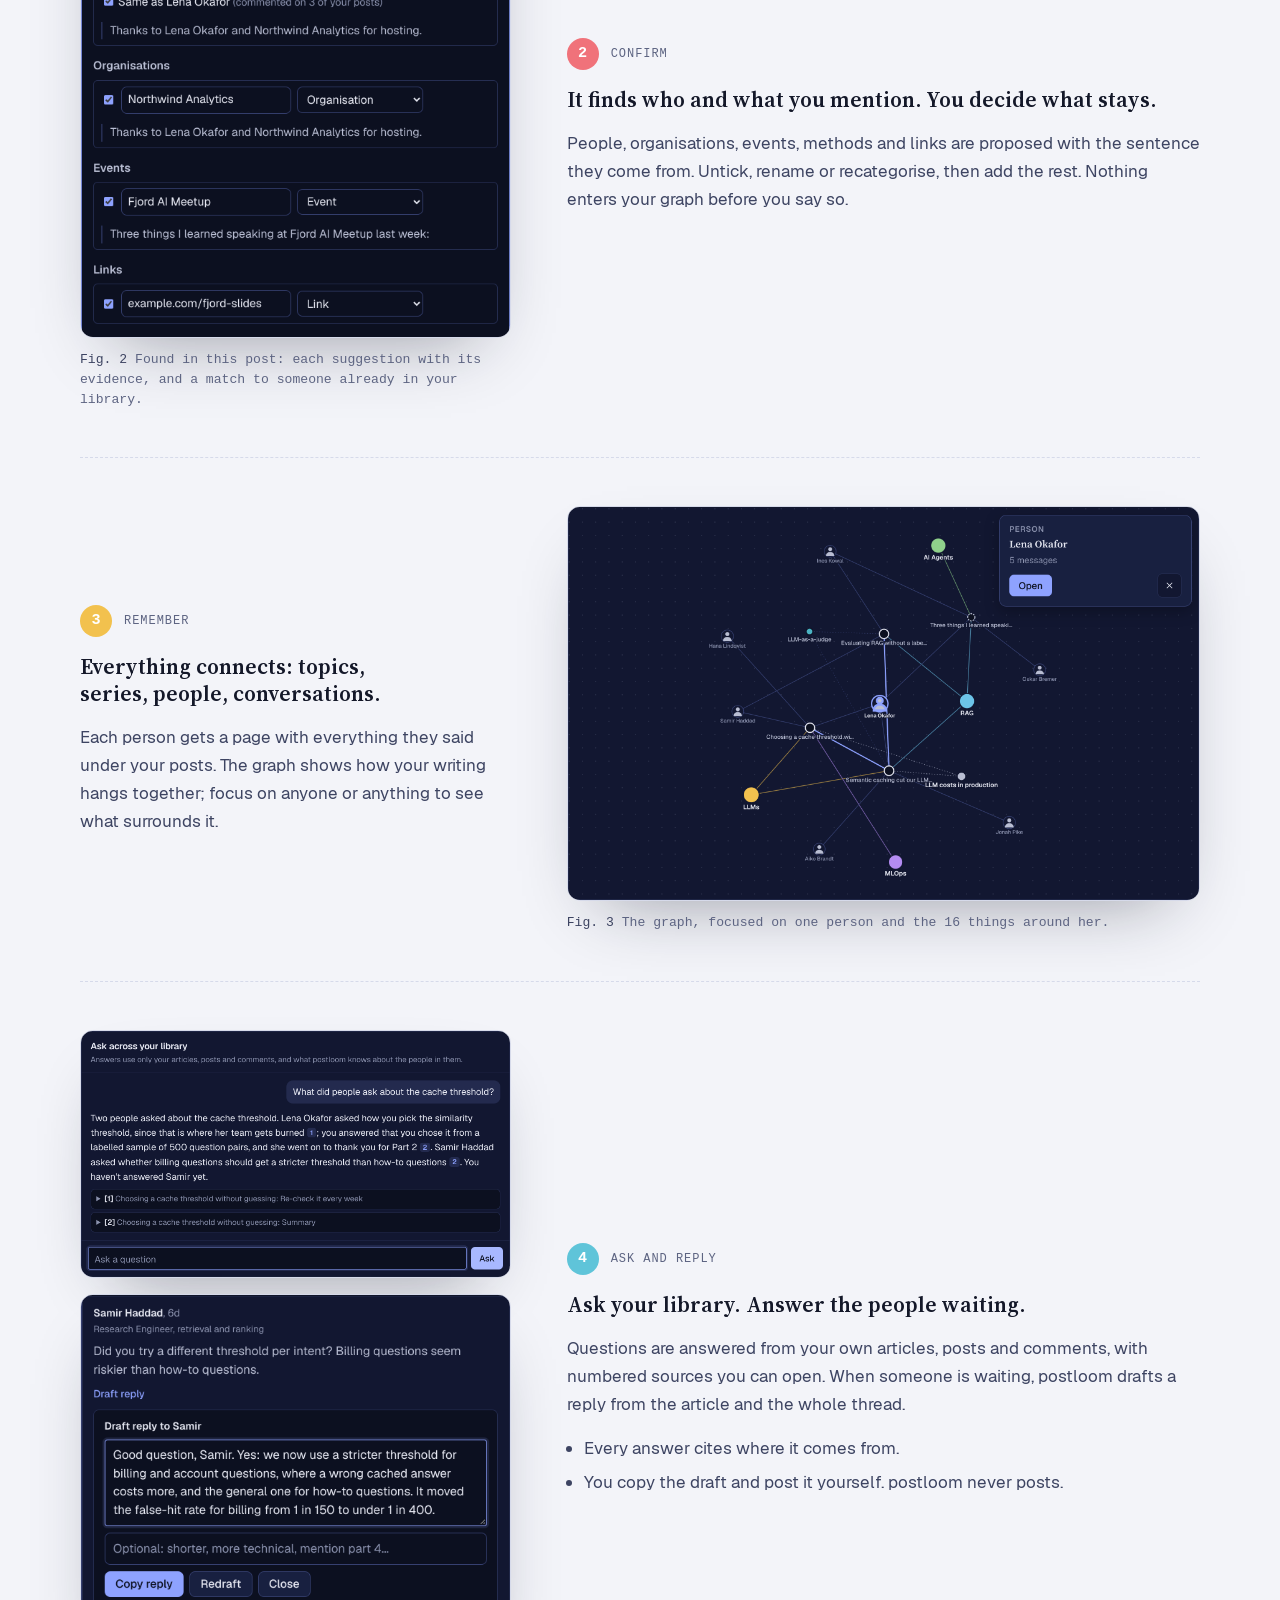
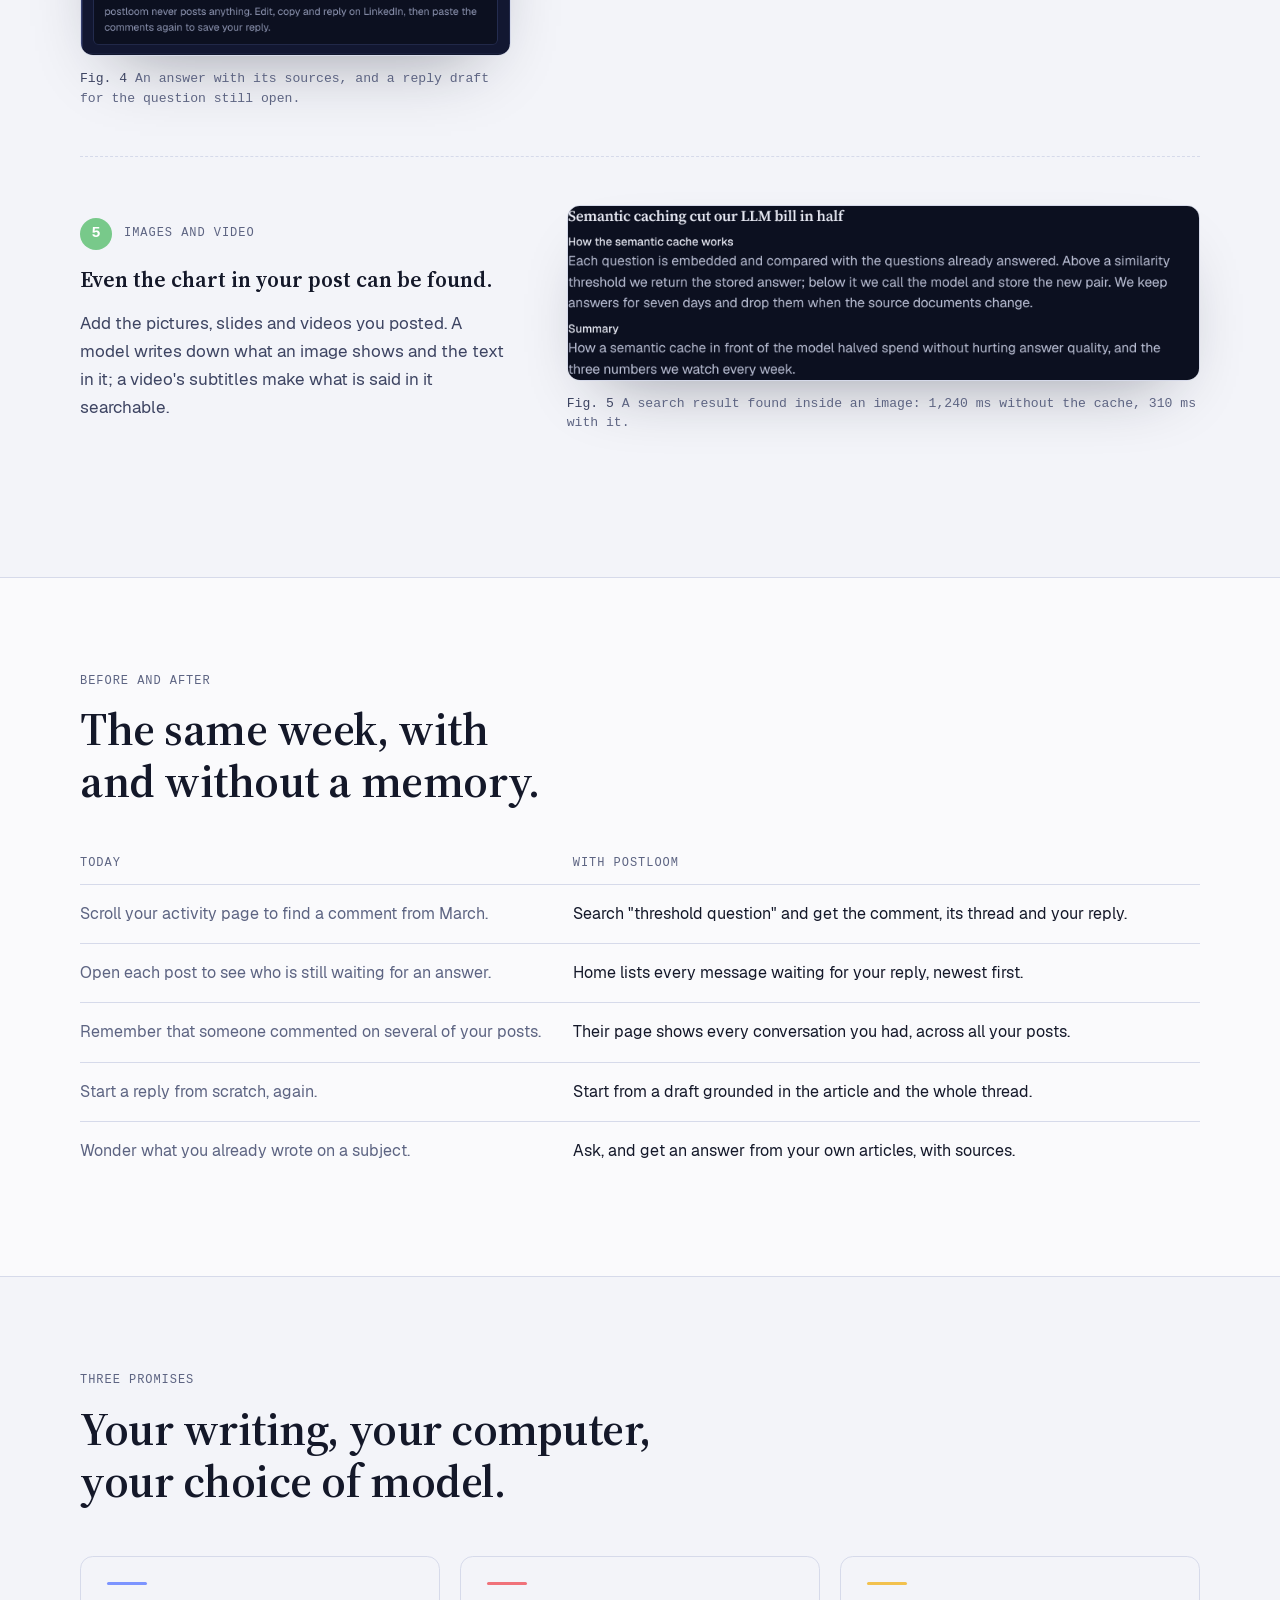
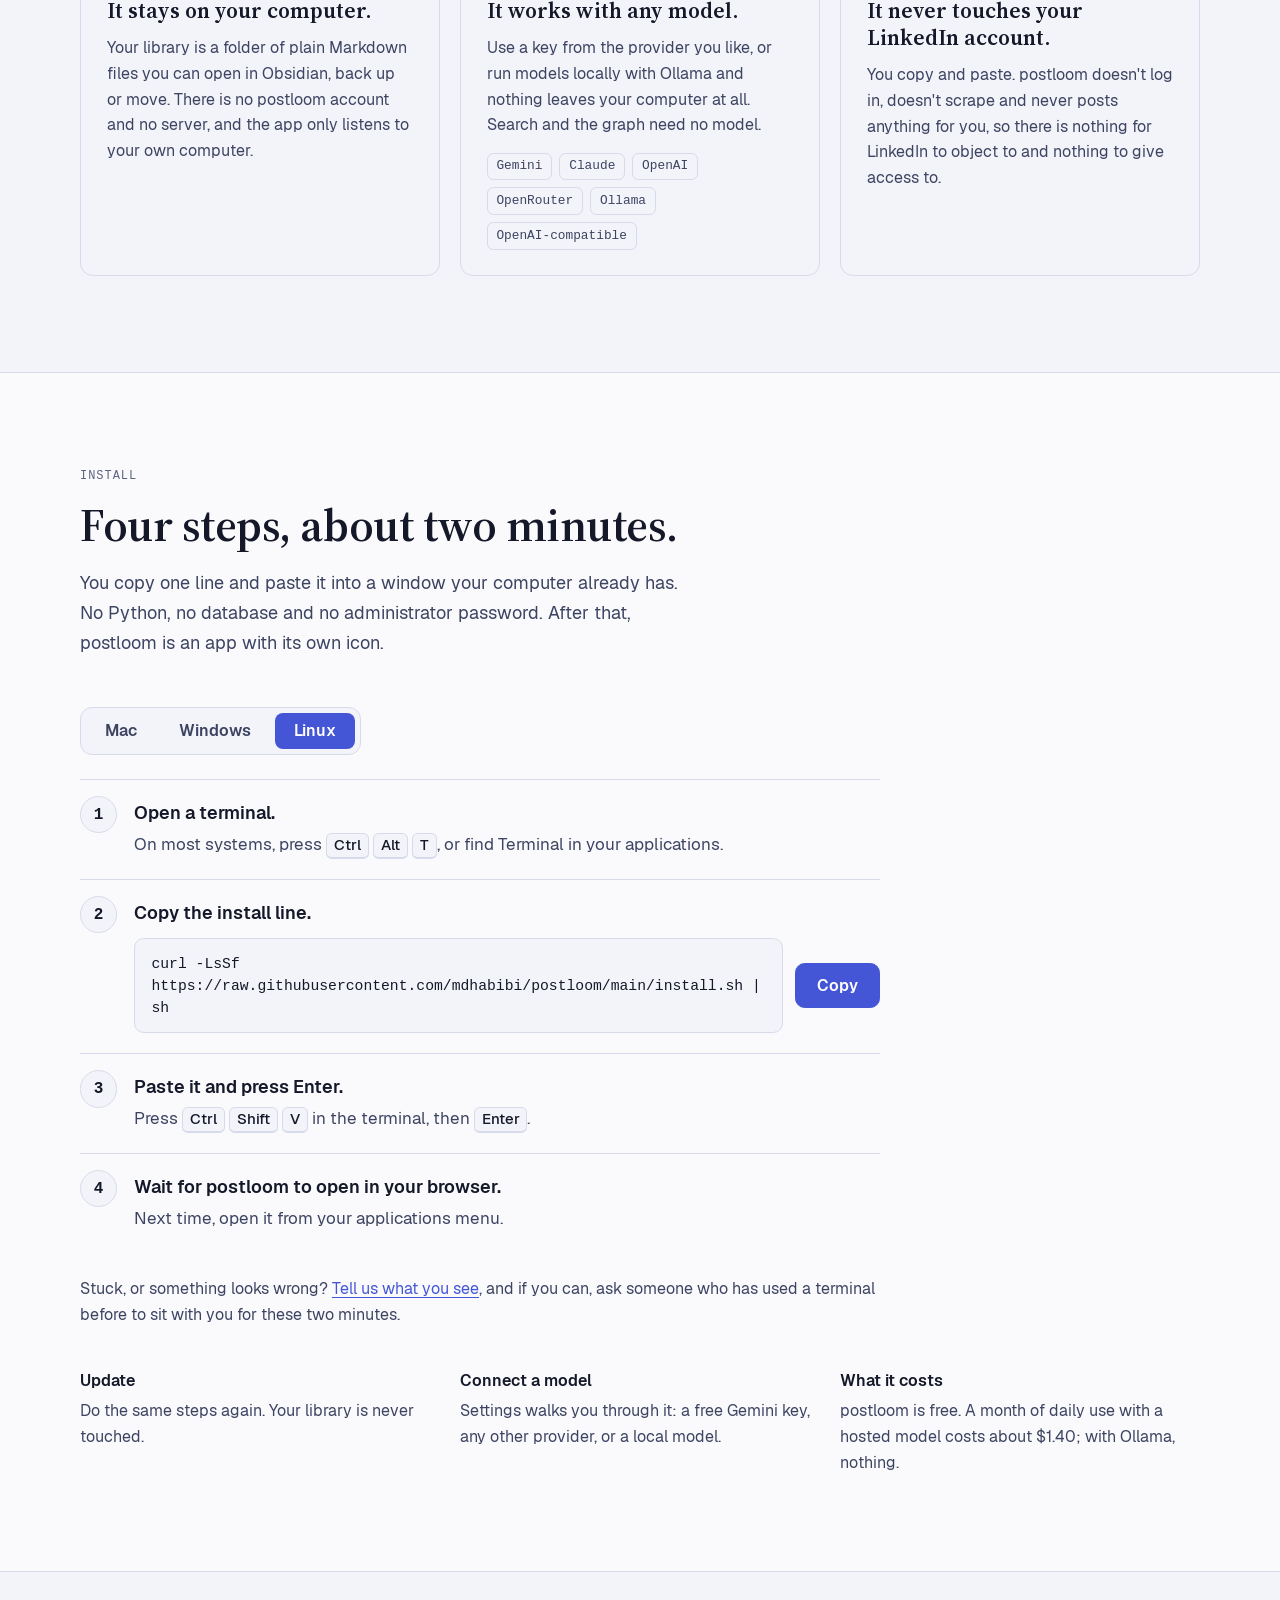
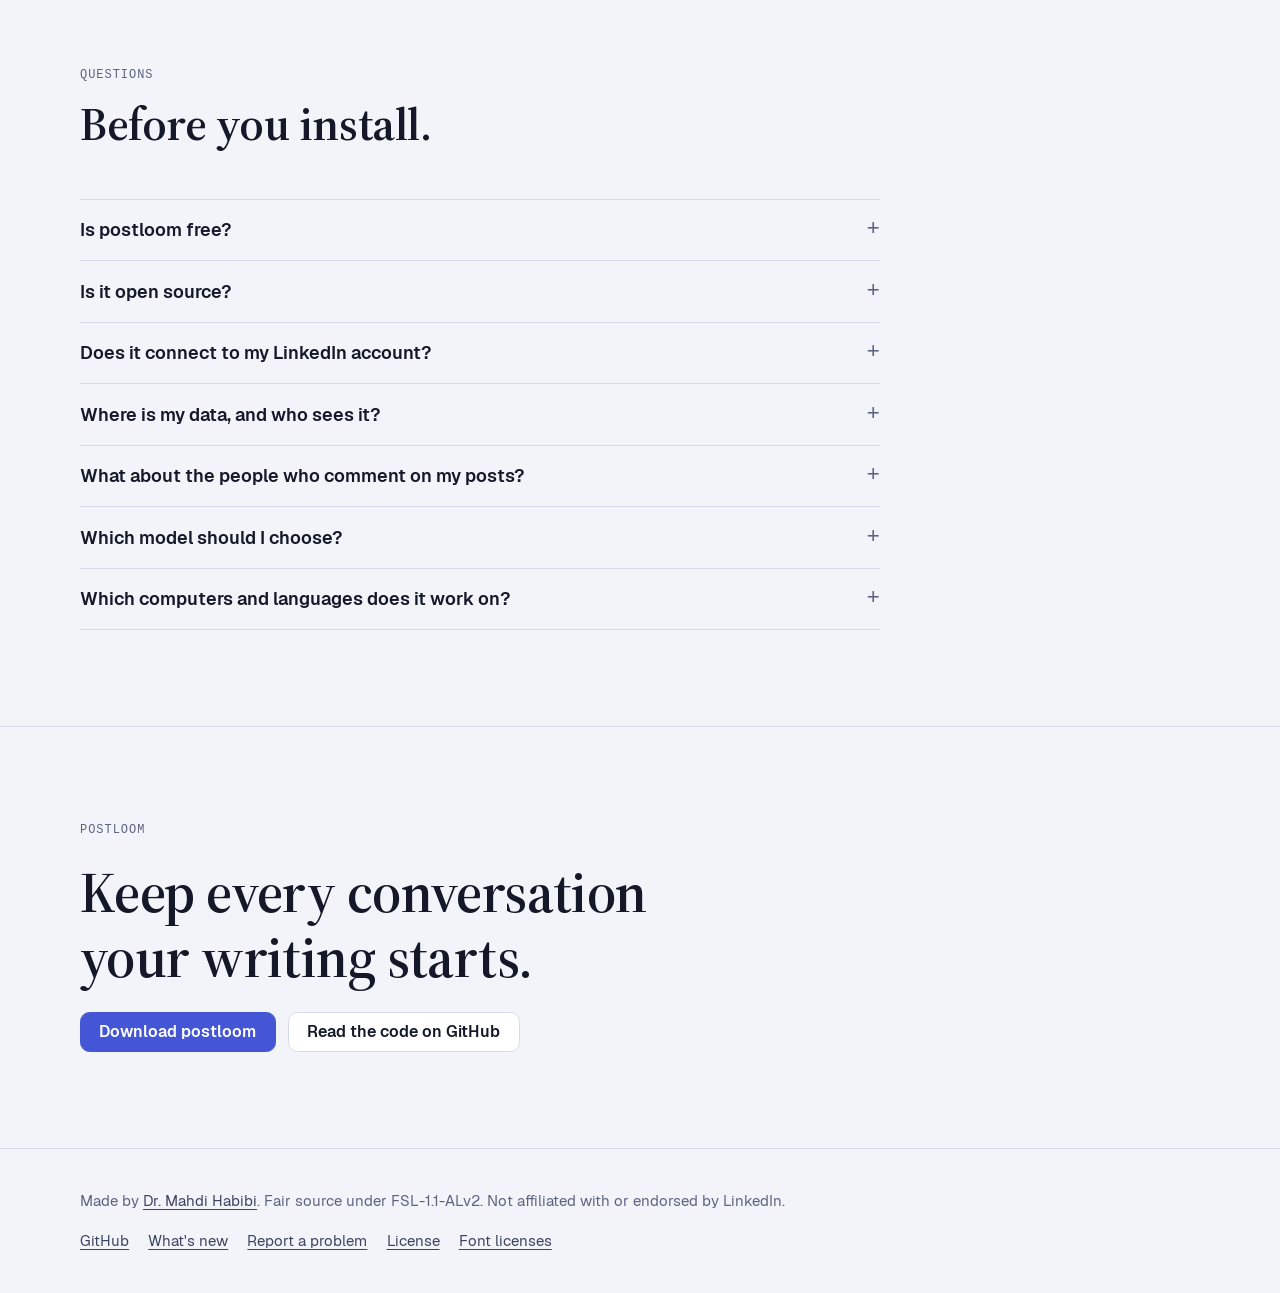
==== commit 4ef70a39: "Name the author as Dr. Mahdi Habibi In the package metadata (PyPI and the About page), the website f" ====
--- a/site/index.html
+++ b/site/index.html
@@ -520,7 +520,7 @@
 
 <footer class="site">
   <div class="wrap">
-    <p>Made by <a href="https://github.com/mdhabibi">Mahdi Habibi</a>. Fair source under FSL-1.1-ALv2. Not affiliated with or endorsed by LinkedIn.</p>
+    <p>Made by <a href="https://github.com/mdhabibi">Dr. Mahdi Habibi</a>. Fair source under FSL-1.1-ALv2. Not affiliated with or endorsed by LinkedIn.</p>
     <nav aria-label="Links">
       <a href="https://github.com/mdhabibi/postloom">GitHub</a>
       <a href="https://github.com/mdhabibi/postloom/blob/main/CHANGELOG.md">What's new</a>
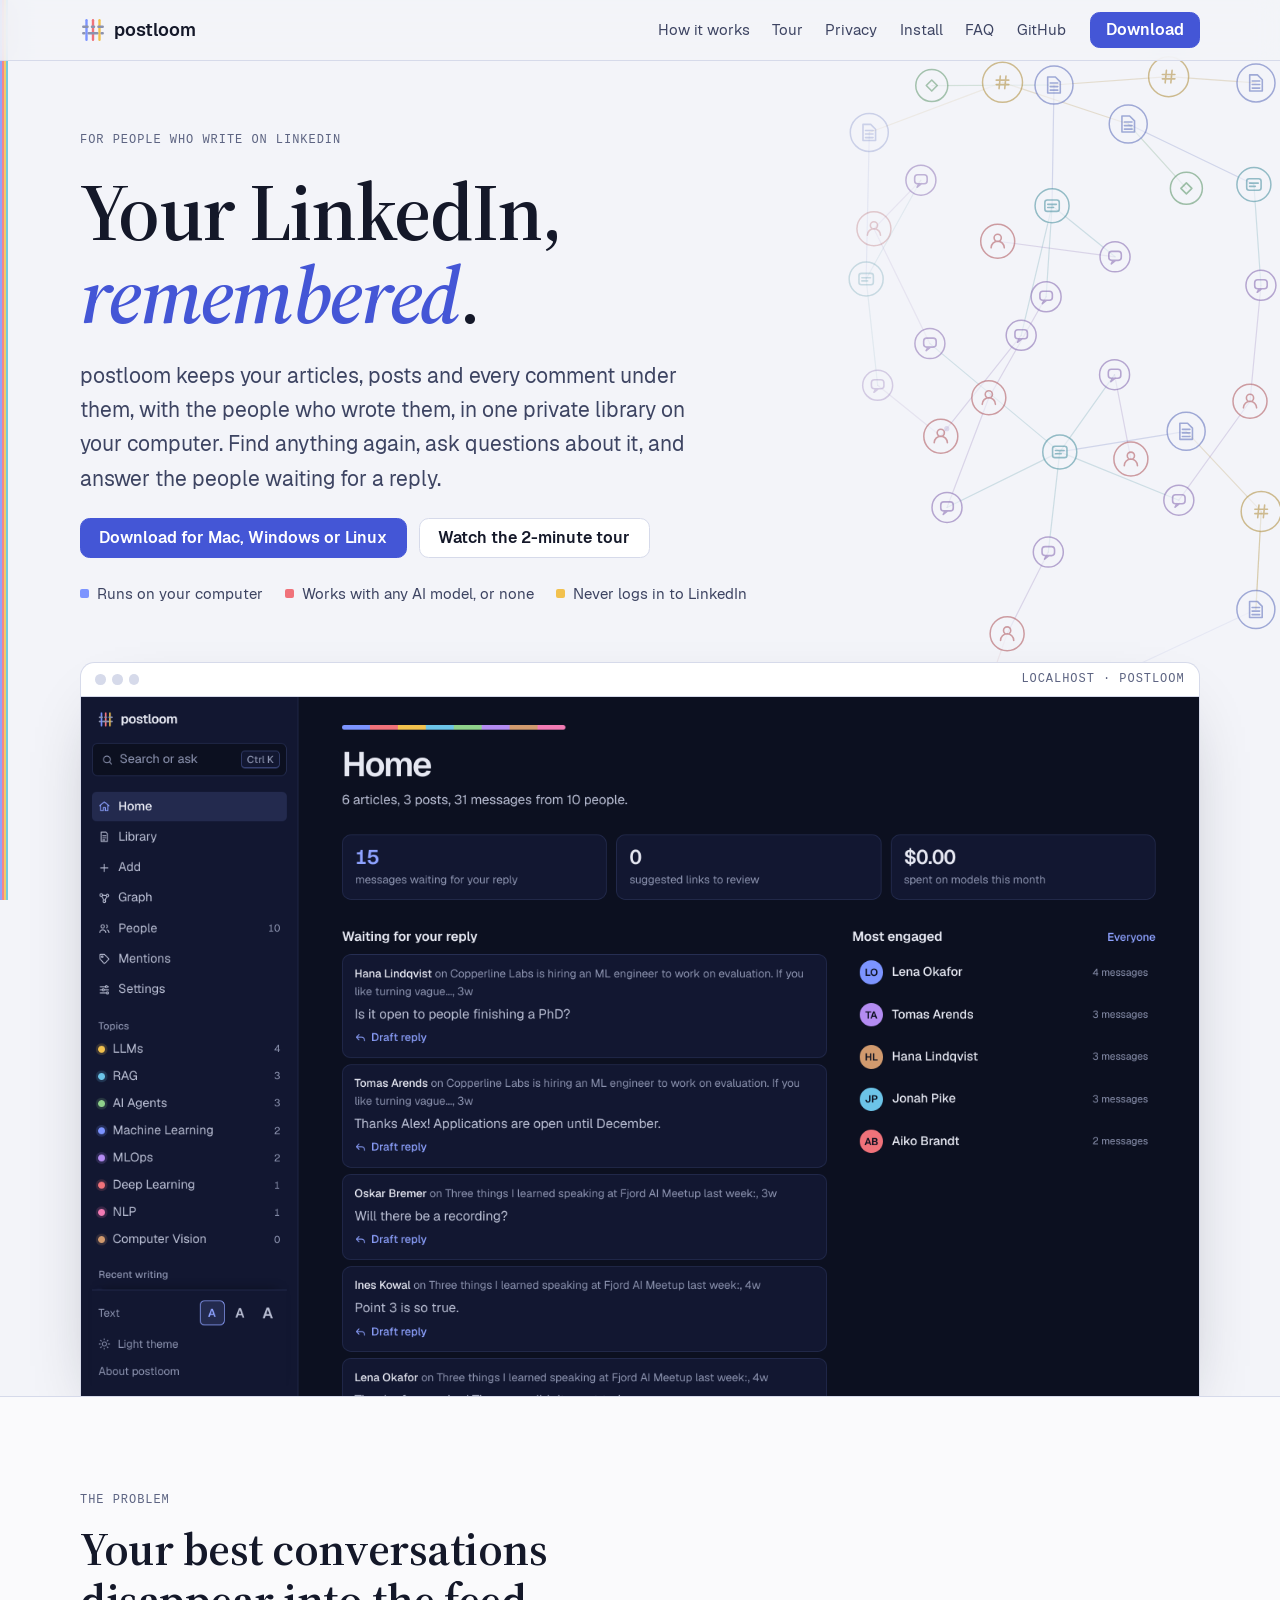
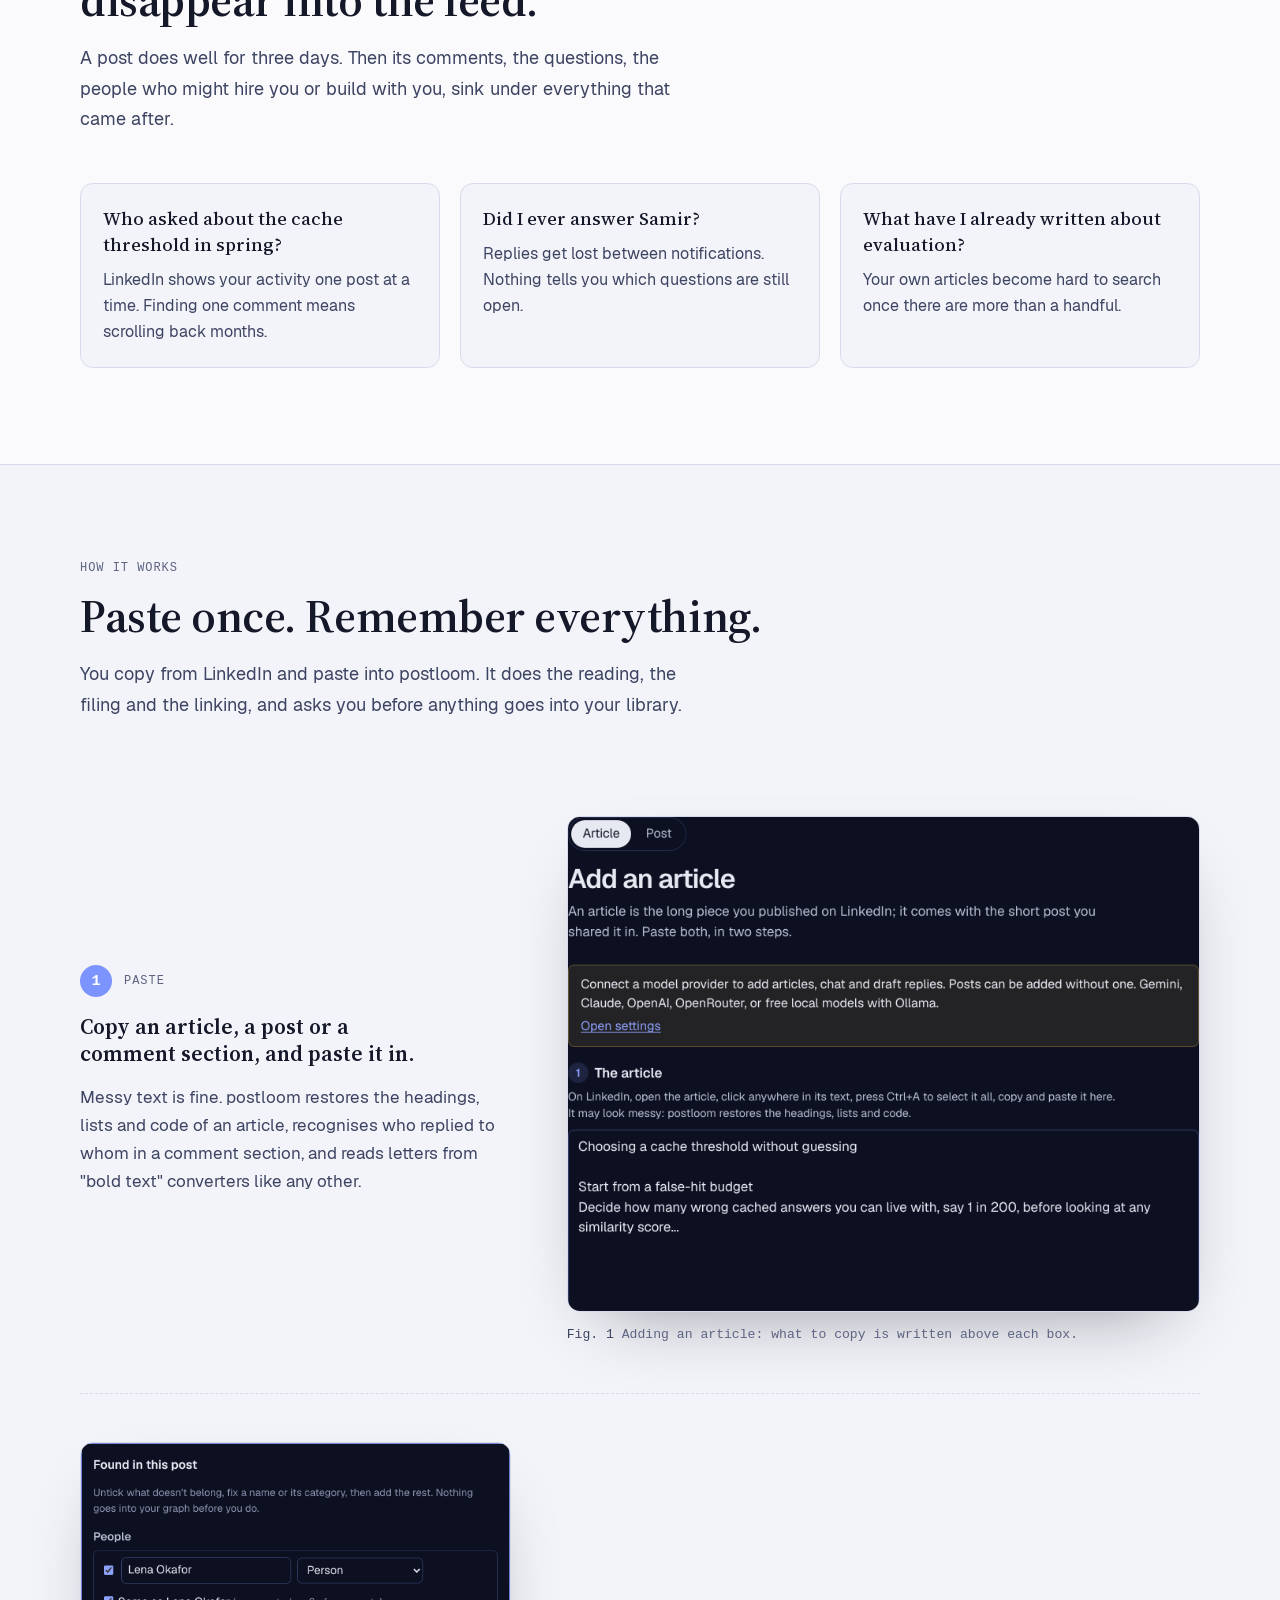
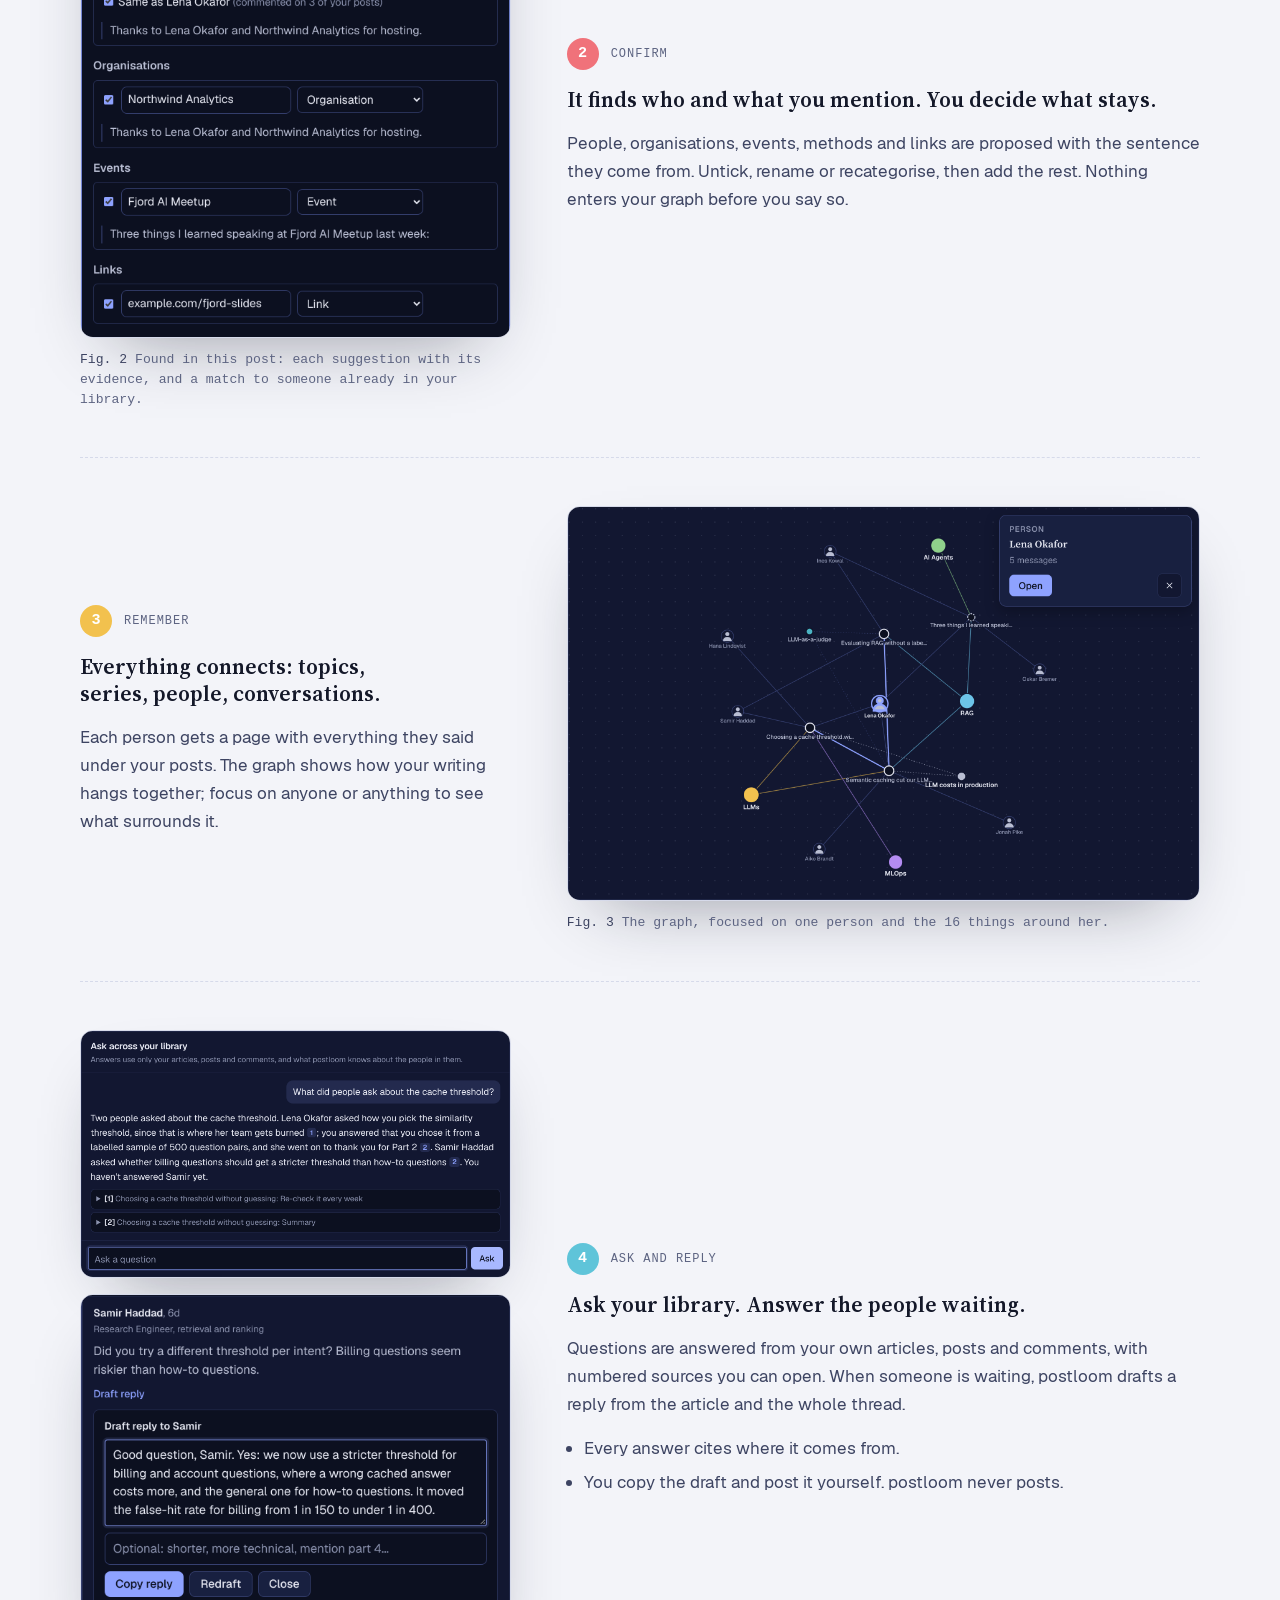
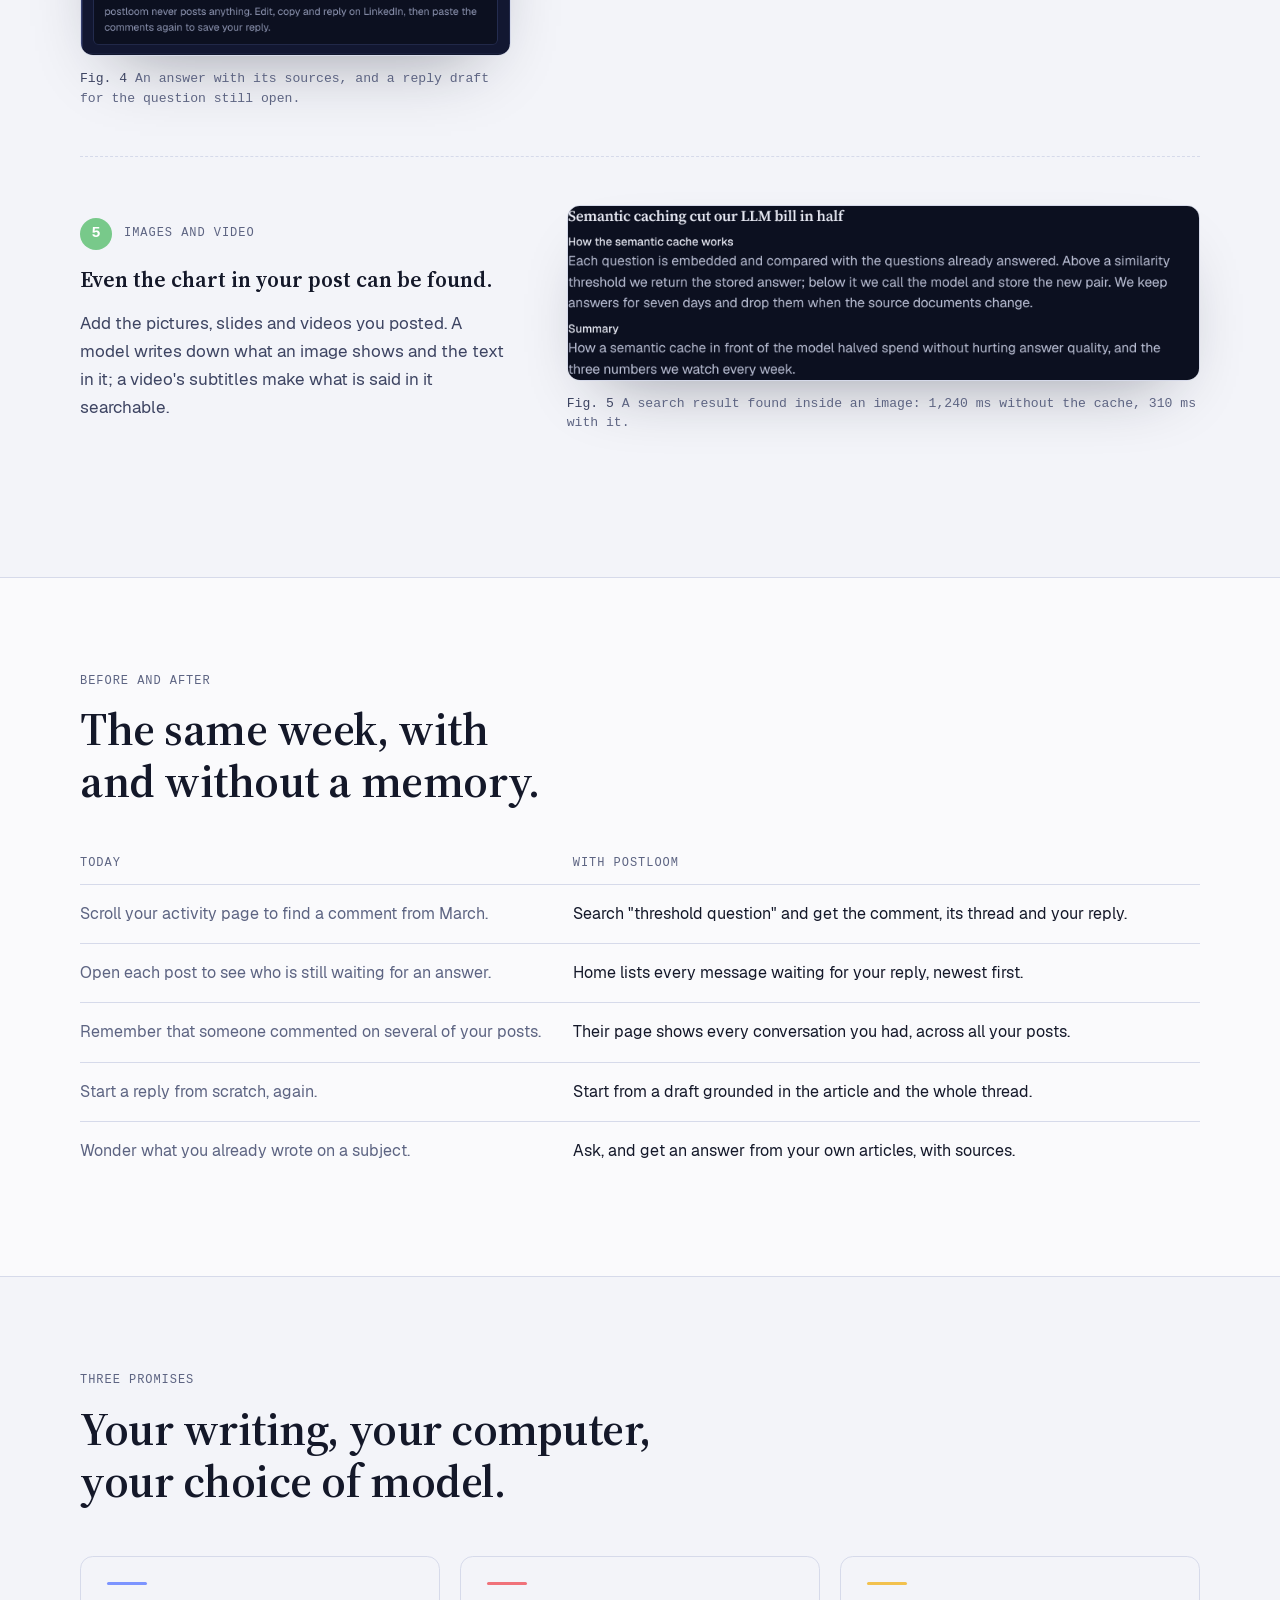
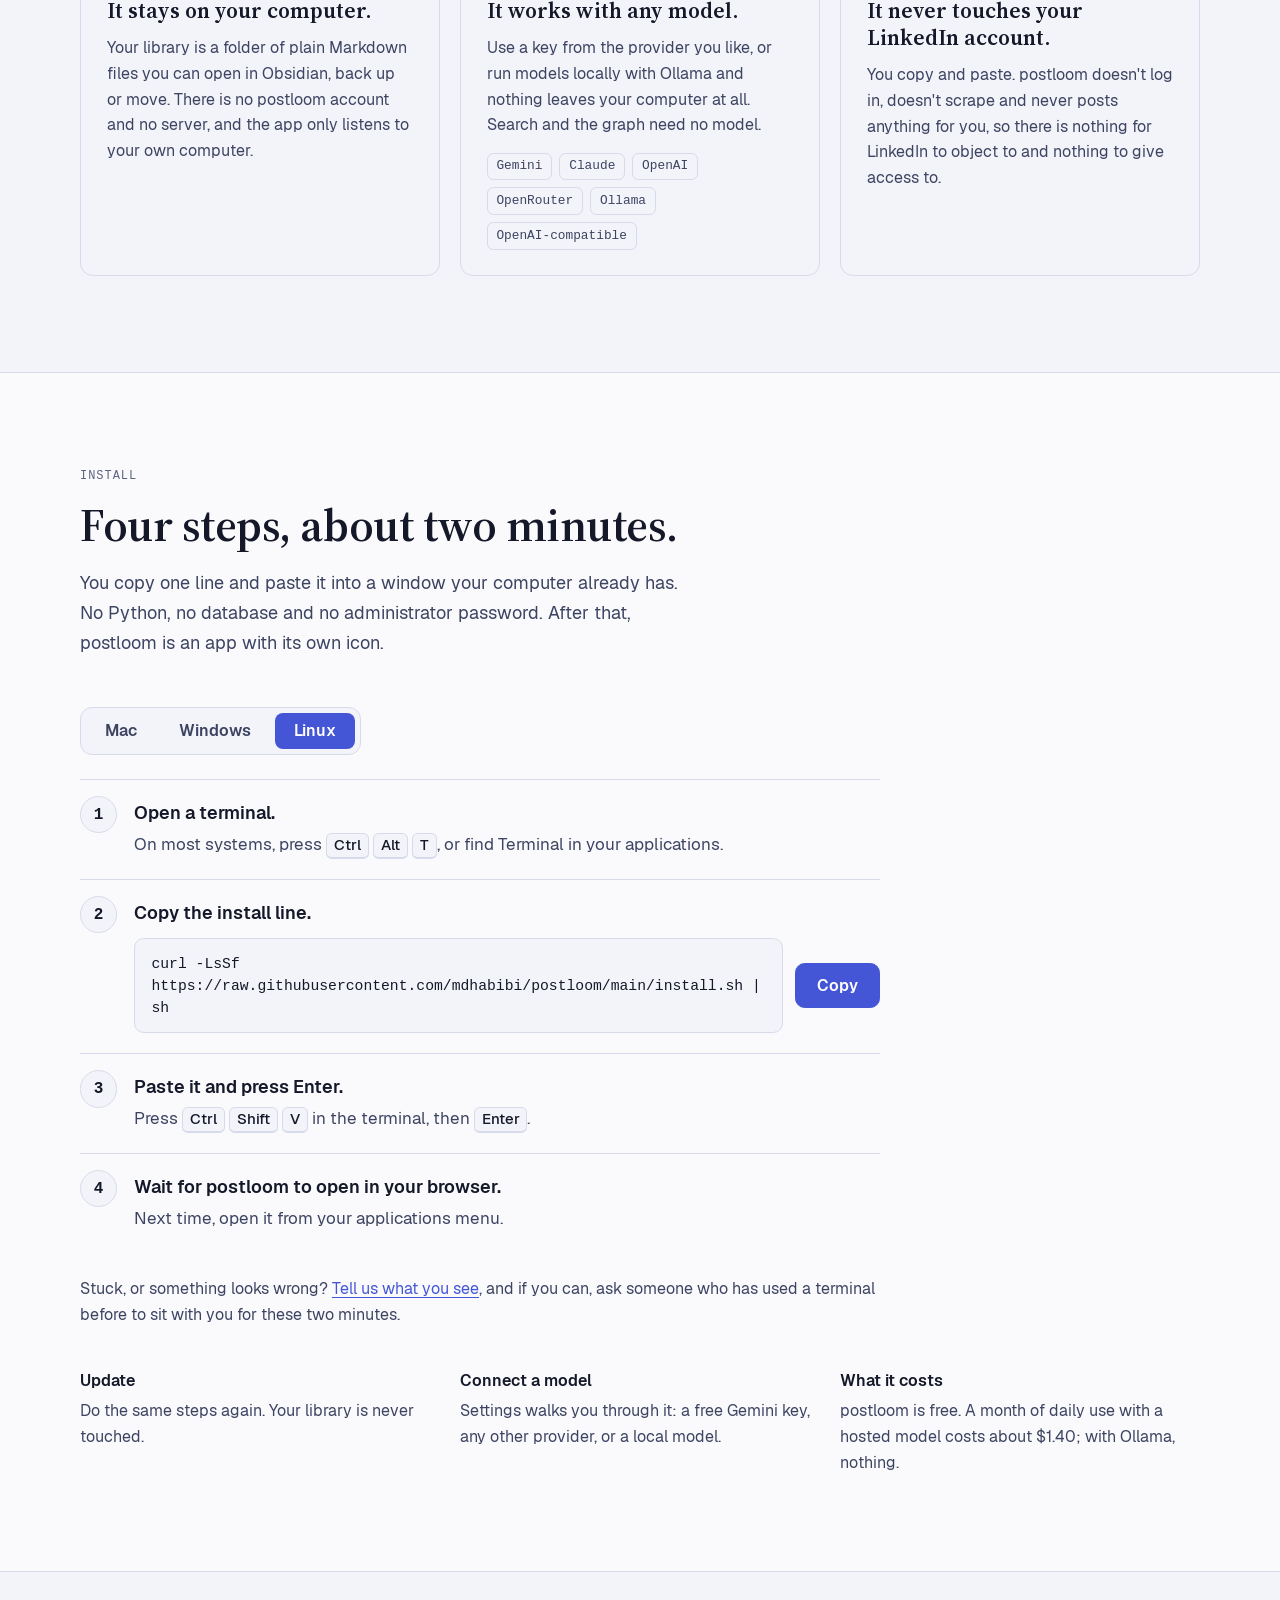
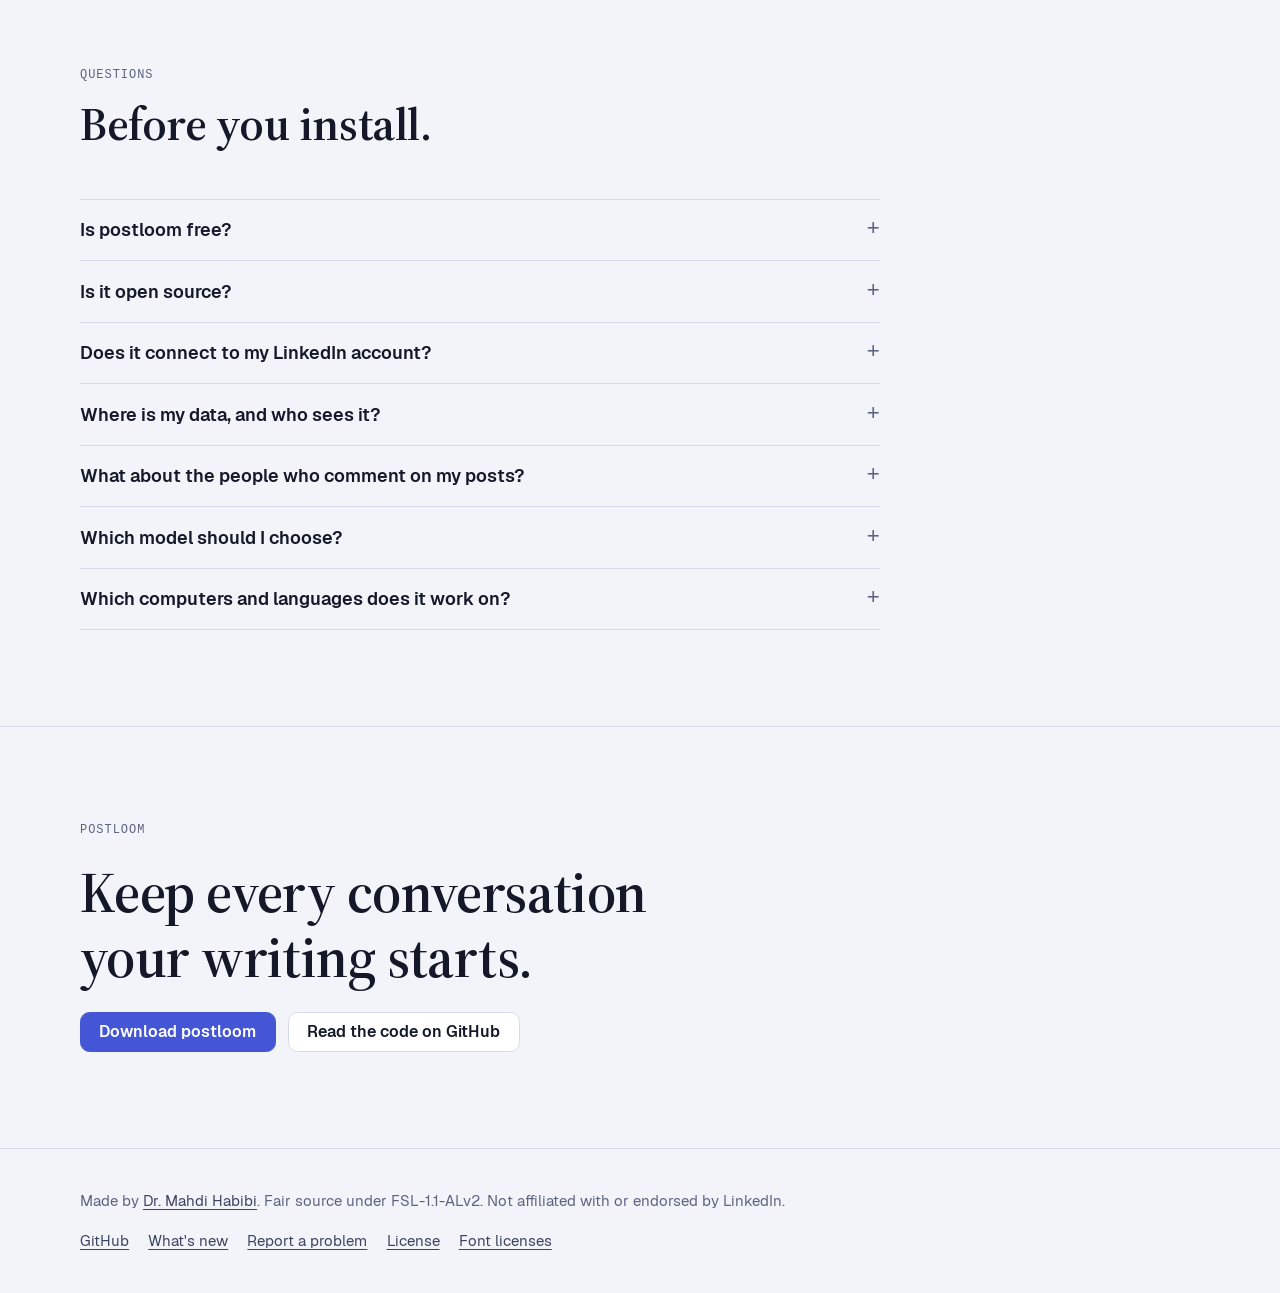
==== commit 74890415: "Website: an animated tour of every part of the app site/tour.html plays a two-minute walk-through on" ====
--- a/site/index.html
+++ b/site/index.html
@@ -261,6 +261,7 @@
     <a class="brand" href="#top"><img src="img/icon.svg" alt="">postloom</a>
     <nav aria-label="Sections">
       <a href="#how">How it works</a>
+      <a href="tour.html">Tour</a>
       <a href="#private">Privacy</a>
       <a href="#install">Install</a>
       <a href="#faq">FAQ</a>
@@ -279,7 +280,7 @@
         <p class="lede">postloom keeps your articles, posts and every comment under them, with the people who wrote them, in one private library on your computer. Find anything again, ask questions about it, and answer the people waiting for a reply.</p>
         <div class="actions">
           <a class="button primary" href="#install">Download for Mac, Windows or Linux</a>
-          <a class="button" href="#how">See how it works</a>
+          <a class="button" href="tour.html">Watch the 2-minute tour</a>
         </div>
         <ul class="facts">
           <li style="--c: var(--t1)">Runs on your computer</li>
